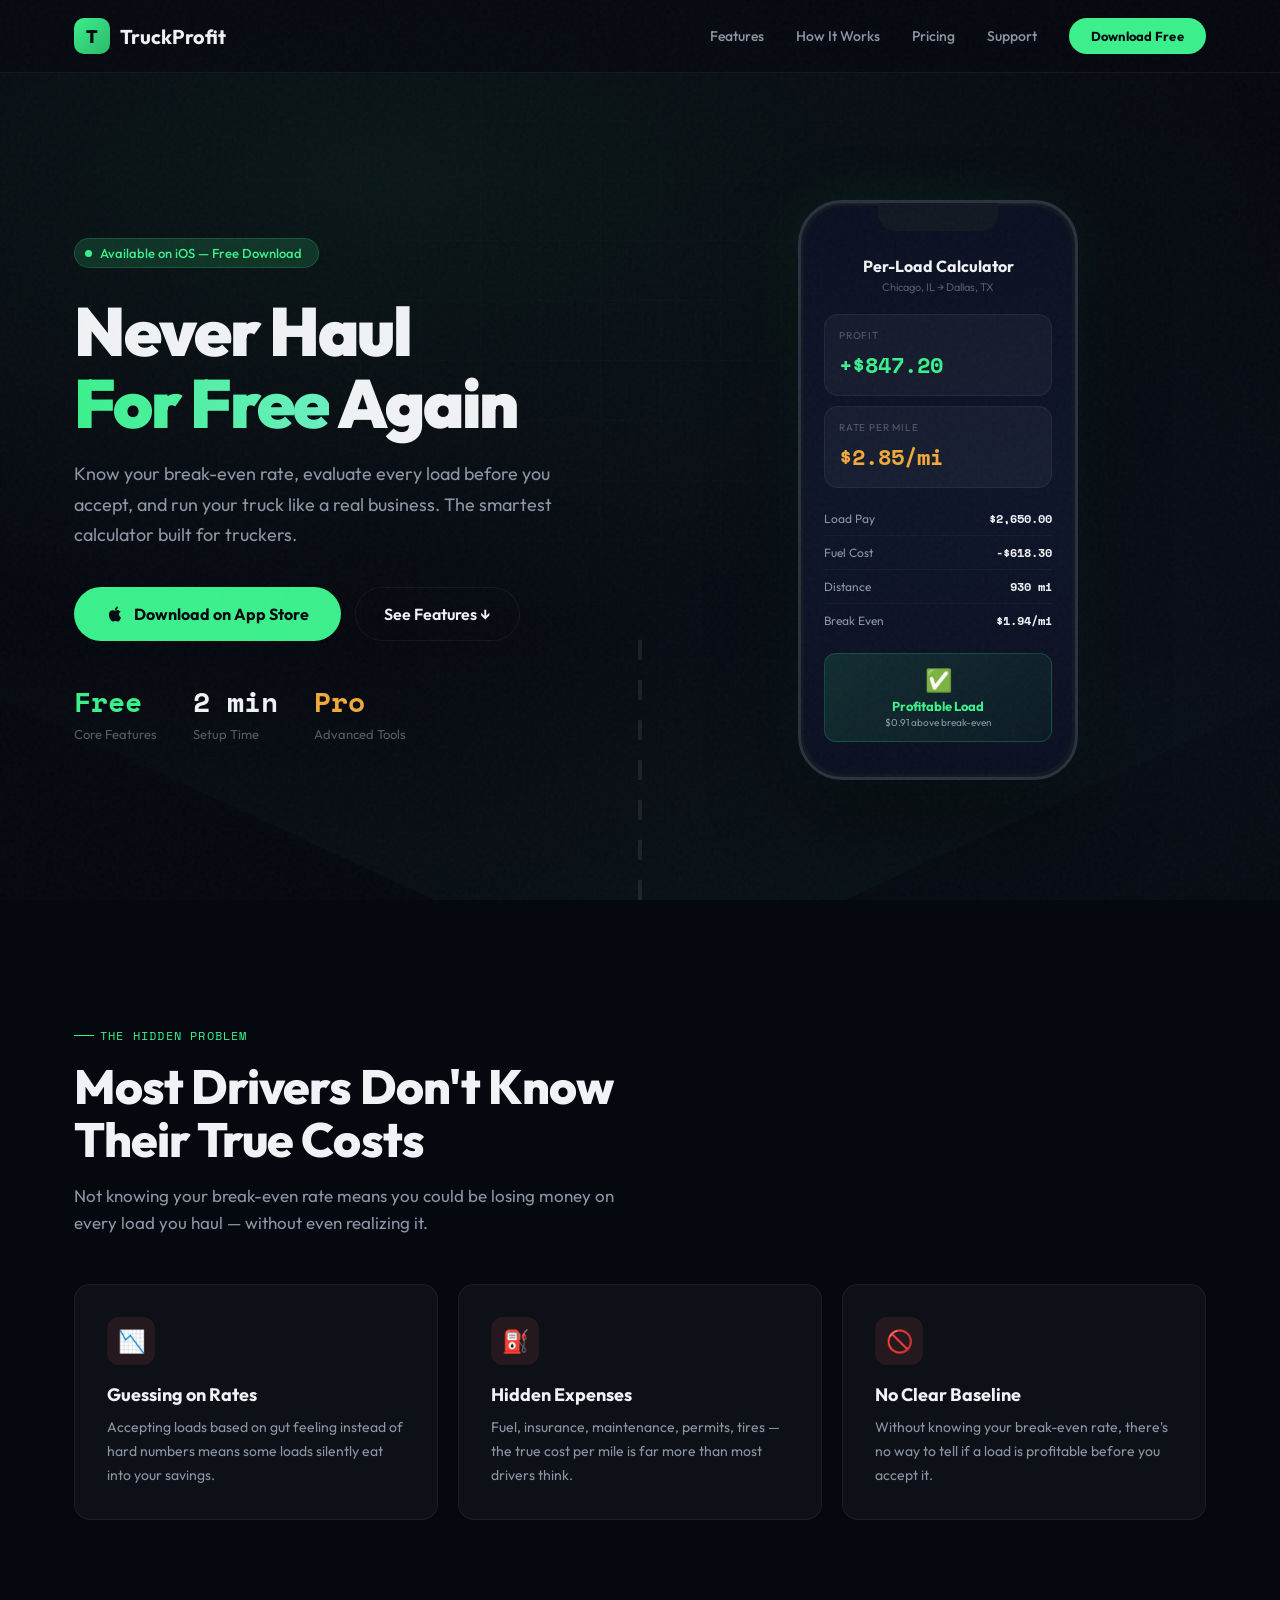
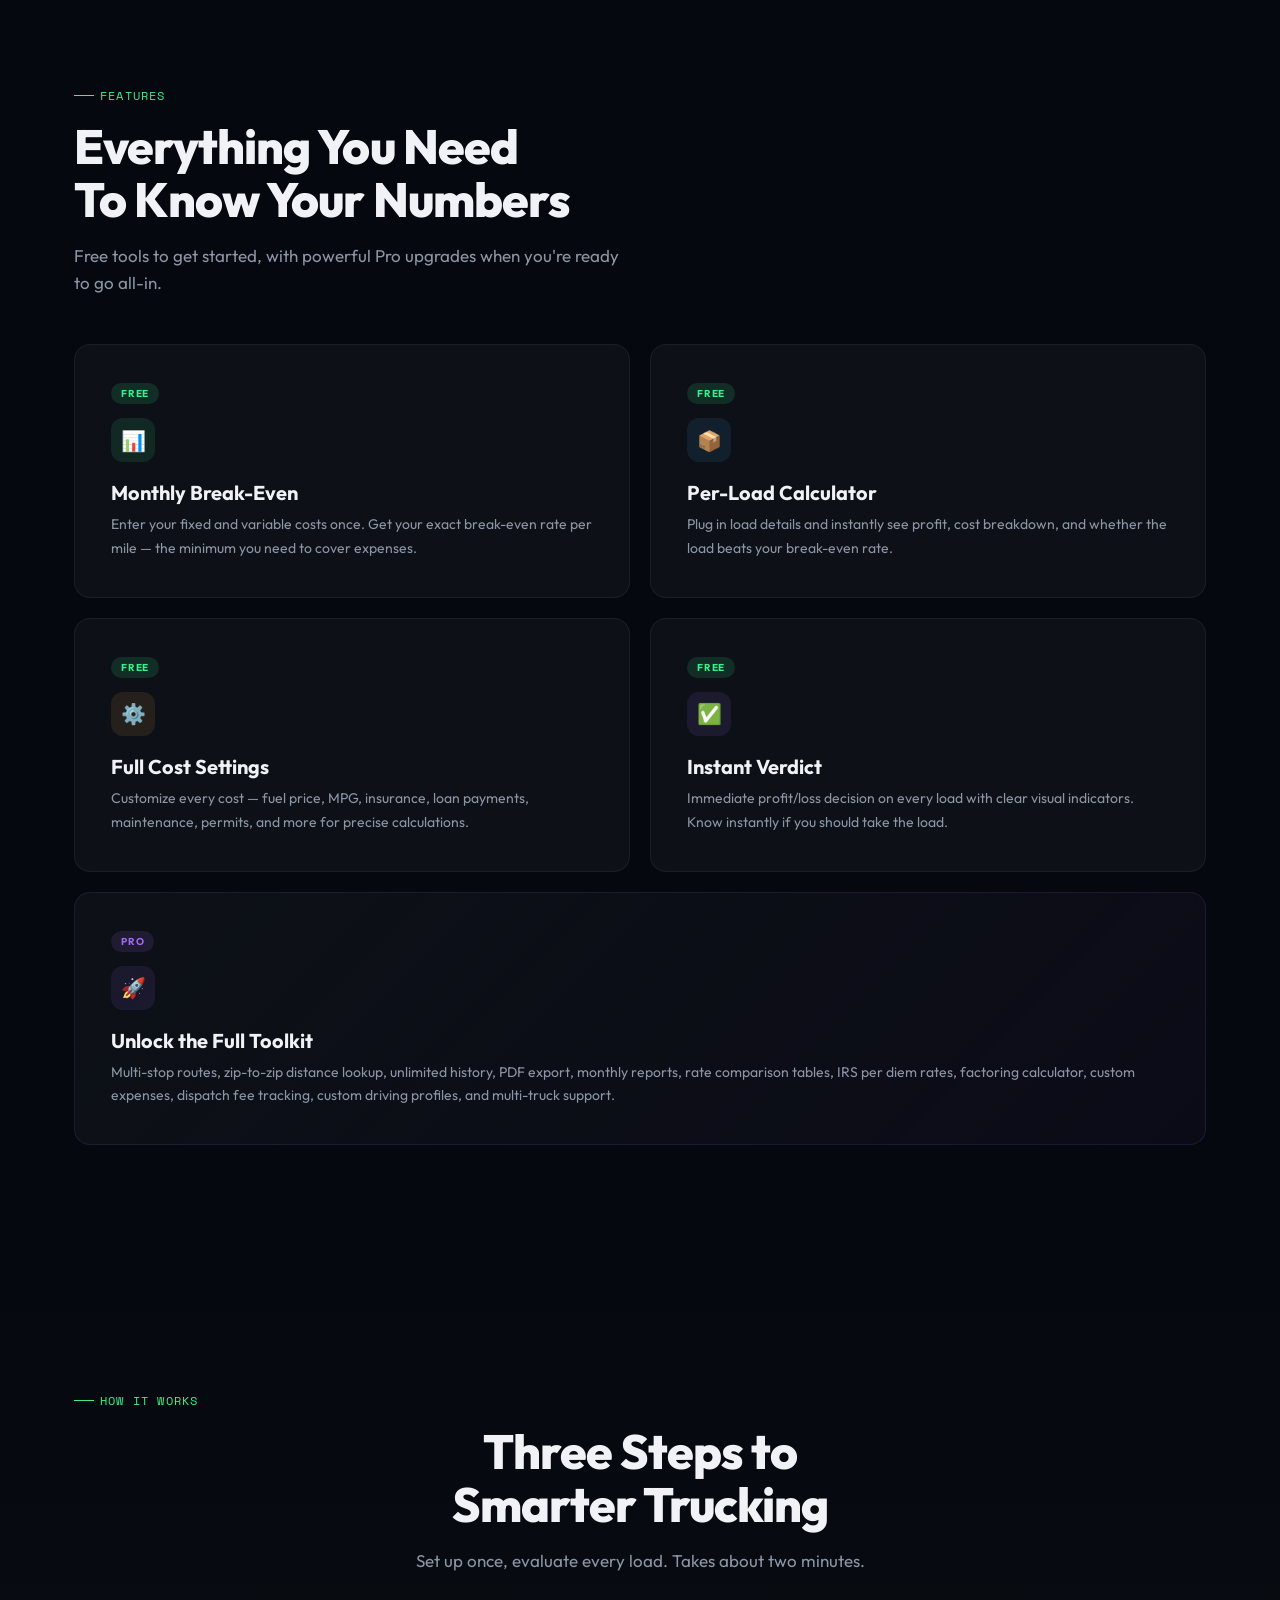
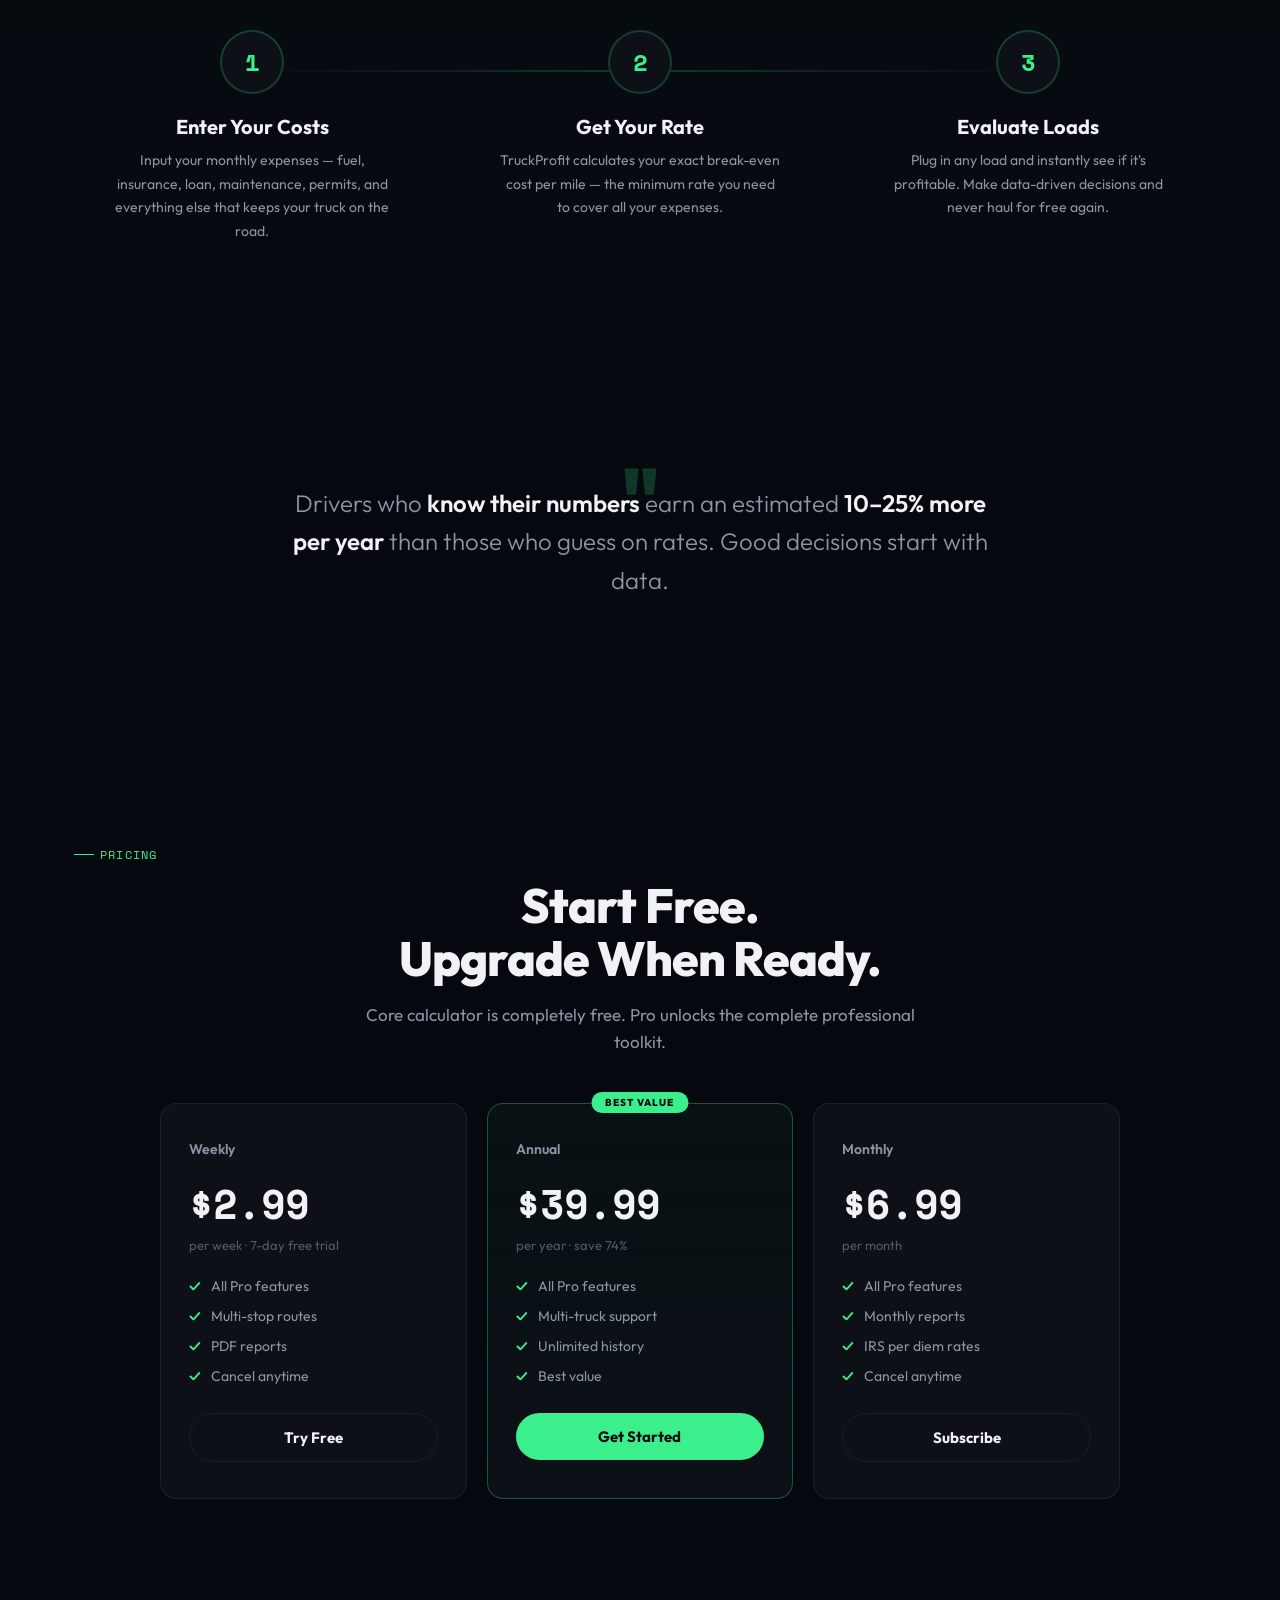
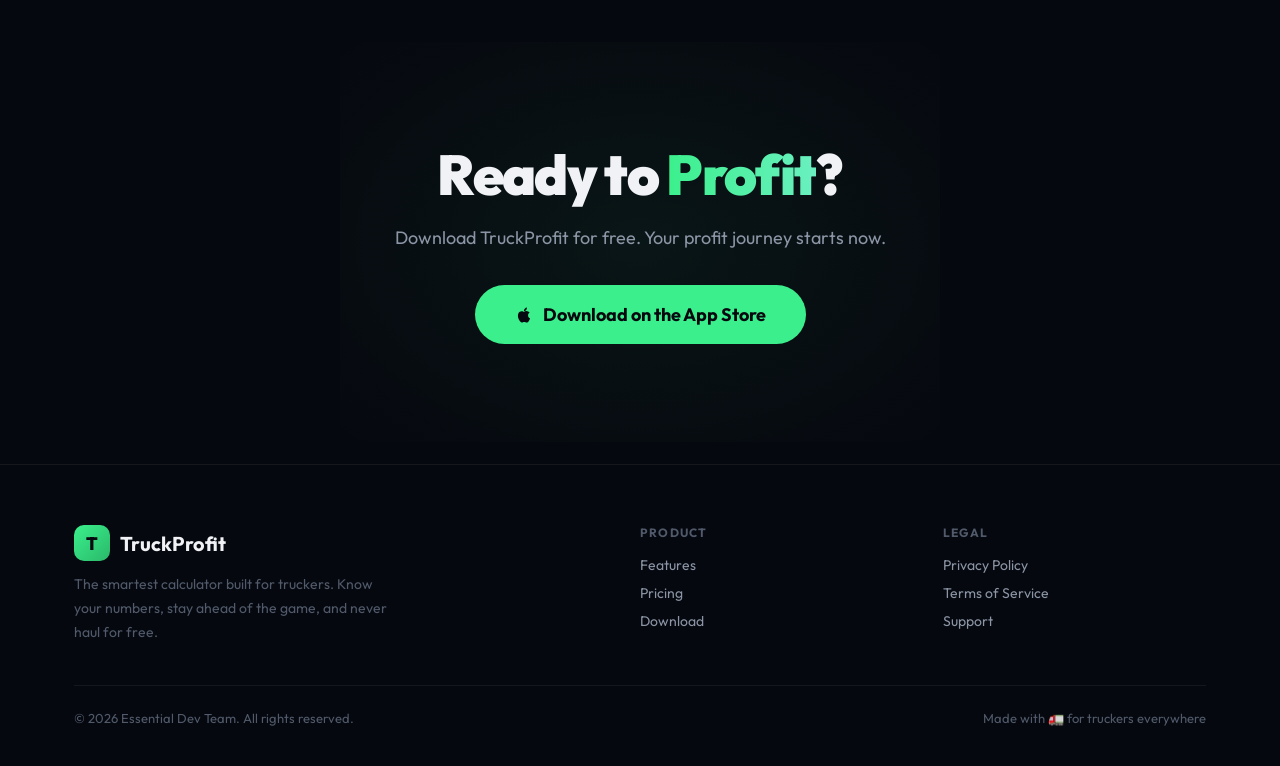
==== index.html @ c0280718 "Add files via upload" ====
<!DOCTYPE html>
<html lang="en">
<head>
    <meta charset="UTF-8">
    <meta name="viewport" content="width=device-width, initial-scale=1.0">
    <title>TruckProfit — The Smartest Calculator Built for Truckers</title>
    <meta name="description" content="Know your break-even rate, evaluate every load, and never haul for free. TruckProfit is the smartest calculator built for truckers.">
    <meta name="keywords" content="trucking calculator, break even calculator, trucking profit, per mile rate, trucking expenses, owner operator calculator">
    <link rel="preconnect" href="https://fonts.googleapis.com">
    <link rel="preconnect" href="https://fonts.gstatic.com" crossorigin>
    <link href="https://fonts.googleapis.com/css2?family=Outfit:wght@300;400;500;600;700;800;900&family=Space+Mono:wght@400;700&display=swap" rel="stylesheet">
    <link rel="stylesheet" href="style.css">
    <style>
        /* ─── Hero ─── */
        .hero {
            min-height: 100vh;
            display: flex;
            align-items: center;
            position: relative;
            padding-top: 80px;
            overflow: hidden;
        }
        .hero-bg {
            position: absolute; inset: 0;
            background:
                radial-gradient(ellipse 70% 50% at 30% 20%, rgba(59,240,140,0.06), transparent),
                radial-gradient(ellipse 50% 60% at 80% 70%, rgba(59,168,240,0.04), transparent);
        }
        .hero-road {
            position: absolute;
            bottom: 0; left: 50%;
            transform: translateX(-50%);
            width: 200%; height: 260px;
            background: linear-gradient(to top, rgba(59,240,140,0.03), transparent);
            clip-path: polygon(42% 100%, 58% 100%, 80% 0%, 20% 0%);
        }
        .hero-road::after {
            content: '';
            position: absolute;
            left: 50%; bottom: 0;
            transform: translateX(-50%);
            width: 4px; height: 100%;
            background: repeating-linear-gradient(to top, rgba(255,255,255,0.08) 0px, rgba(255,255,255,0.08) 20px, transparent 20px, transparent 40px);
        }
        .hero-grid {
            position: absolute; inset: 0;
            background-image:
                linear-gradient(rgba(255,255,255,0.015) 1px, transparent 1px),
                linear-gradient(90deg, rgba(255,255,255,0.015) 1px, transparent 1px);
            background-size: 60px 60px;
            mask-image: radial-gradient(ellipse 60% 60% at 50% 40%, black, transparent);
        }
        .hero .container {
            display: grid;
            grid-template-columns: 1fr 1fr;
            gap: 60px;
            align-items: center;
            position: relative;
            z-index: 2;
        }
        .hero-content { max-width: 540px; }
        .hero-badge {
            display: inline-flex;
            align-items: center;
            gap: 8px;
            background: var(--accent-glow);
            border: 1px solid rgba(59,240,140,0.2);
            border-radius: 50px;
            padding: 6px 16px 6px 10px;
            font-size: 13px;
            font-weight: 500;
            color: var(--accent);
            margin-bottom: 28px;
            animation: fadeInUp 0.8s ease both;
        }
        .hero-badge-dot {
            width: 7px; height: 7px;
            background: var(--accent);
            border-radius: 50%;
            animation: pulse 2s infinite;
        }
        .hero h1 {
            font-size: clamp(42px, 5.5vw, 68px);
            font-weight: 900;
            line-height: 1.05;
            letter-spacing: -0.03em;
            margin-bottom: 20px;
            animation: fadeInUp 0.8s 0.1s ease both;
        }
        .hero h1 .line-accent {
            background: linear-gradient(90deg, var(--accent), #6AF0C0);
            -webkit-background-clip: text;
            -webkit-text-fill-color: transparent;
            background-clip: text;
        }
        .hero-sub {
            font-size: 18px;
            line-height: 1.7;
            color: var(--text-secondary);
            margin-bottom: 36px;
            animation: fadeInUp 0.8s 0.2s ease both;
        }
        .hero-actions {
            display: flex; gap: 14px;
            animation: fadeInUp 0.8s 0.3s ease both;
        }
        .btn-primary {
            display: inline-flex;
            align-items: center; gap: 10px;
            background: var(--accent);
            color: var(--bg-deep);
            font-family: 'Outfit', sans-serif;
            font-size: 16px;
            font-weight: 700;
            padding: 16px 32px;
            border-radius: 50px;
            text-decoration: none;
            border: none; cursor: pointer;
            transition: transform 0.2s, box-shadow 0.3s;
        }
        .btn-primary:hover {
            transform: translateY(-2px);
            box-shadow: 0 8px 30px var(--accent-glow);
        }
        .btn-primary svg { width: 18px; height: 18px; }
        .btn-secondary {
            display: inline-flex;
            align-items: center; gap: 8px;
            background: transparent;
            color: var(--text-primary);
            font-family: 'Outfit', sans-serif;
            font-size: 16px;
            font-weight: 600;
            padding: 16px 28px;
            border-radius: 50px;
            text-decoration: none;
            border: 1px solid var(--border);
            transition: border-color 0.2s, background 0.2s;
        }
        .btn-secondary:hover {
            border-color: rgba(255,255,255,0.15);
            background: rgba(255,255,255,0.03);
        }
        .hero-stats {
            display: flex; gap: 36px;
            margin-top: 40px;
            animation: fadeInUp 0.8s 0.4s ease both;
        }
        .hero-stat-val {
            font-size: 28px;
            font-weight: 800;
            font-family: 'Space Mono', monospace;
        }
        .hero-stat-label {
            font-size: 13px;
            color: var(--text-dim);
            margin-top: 4px;
        }

        /* Phone Mockup */
        .hero-visual {
            display: flex;
            justify-content: center;
            animation: fadeInUp 1s 0.3s ease both;
        }
        .phone-mockup {
            width: 280px; height: 580px;
            background: #111820;
            border-radius: 44px;
            border: 3px solid #2A3040;
            position: relative;
            overflow: hidden;
            box-shadow: 0 40px 80px rgba(0,0,0,0.5), 0 0 60px rgba(59,240,140,0.08), inset 0 1px 0 rgba(255,255,255,0.05);
        }
        .phone-notch {
            position: absolute;
            top: 0; left: 50%;
            transform: translateX(-50%);
            width: 120px; height: 28px;
            background: #111820;
            border-radius: 0 0 18px 18px;
            z-index: 3;
        }
        .phone-screen {
            position: absolute; inset: 3px;
            border-radius: 40px;
            overflow: hidden;
            background: linear-gradient(180deg, #0A1020 0%, #0D1428 50%, #0A1020 100%);
            display: flex; flex-direction: column;
            padding: 50px 20px 20px;
        }
        .screen-header { text-align: center; margin-bottom: 20px; }
        .screen-header h3 { font-size: 16px; font-weight: 700; }
        .screen-header p { font-size: 11px; color: var(--text-dim); margin-top: 4px; }
        .screen-card {
            background: rgba(255,255,255,0.04);
            border: 1px solid rgba(255,255,255,0.06);
            border-radius: 14px;
            padding: 14px;
            margin-bottom: 10px;
        }
        .screen-card-label { font-size: 10px; color: var(--text-dim); text-transform: uppercase; letter-spacing: 0.08em; margin-bottom: 6px; }
        .screen-card-val { font-family: 'Space Mono', monospace; font-size: 22px; font-weight: 700; }
        .screen-card-val.green { color: var(--accent); }
        .screen-card-val.amber { color: var(--amber); }
        .screen-row {
            display: flex; justify-content: space-between; align-items: center;
            padding: 8px 0;
            border-bottom: 1px solid rgba(255,255,255,0.04);
            font-size: 12px;
        }
        .screen-row:last-child { border: none; }
        .screen-row-label { color: var(--text-secondary); }
        .screen-row-val { font-family: 'Space Mono', monospace; font-weight: 600; }
        .screen-verdict {
            margin-top: 12px;
            background: linear-gradient(135deg, rgba(59,240,140,0.12), rgba(59,240,140,0.04));
            border: 1px solid rgba(59,240,140,0.2);
            border-radius: 12px;
            padding: 12px;
            text-align: center;
        }
        .screen-verdict-icon { font-size: 22px; margin-bottom: 4px; }
        .screen-verdict-text { font-size: 13px; font-weight: 700; color: var(--accent); }
        .screen-verdict-sub { font-size: 10px; color: var(--text-secondary); margin-top: 2px; }

        /* Problem */
        .problem { padding: 120px 0 80px; }
        .problem-grid {
            display: grid;
            grid-template-columns: repeat(3, 1fr);
            gap: 20px;
            margin-top: 48px;
        }
        .problem-card {
            background: var(--bg-card);
            border: 1px solid var(--border);
            border-radius: var(--radius);
            padding: 32px;
            position: relative;
            overflow: hidden;
            transition: border-color 0.3s, transform 0.3s;
        }
        .problem-card:hover { border-color: rgba(240,90,90,0.2); transform: translateY(-4px); }
        .problem-card::before {
            content: '';
            position: absolute;
            top: 0; left: 0; right: 0;
            height: 3px;
            background: linear-gradient(90deg, var(--red), transparent);
            opacity: 0; transition: opacity 0.3s;
        }
        .problem-card:hover::before { opacity: 1; }
        .problem-icon {
            width: 48px; height: 48px;
            background: rgba(240,90,90,0.1);
            border-radius: 12px;
            display: flex; align-items: center; justify-content: center;
            font-size: 22px;
            margin-bottom: 18px;
        }
        .problem-card h3 { font-size: 18px; font-weight: 700; margin-bottom: 10px; }
        .problem-card p { font-size: 14px; line-height: 1.7; color: var(--text-secondary); }

        .section-tag {
            display: inline-flex;
            align-items: center; gap: 6px;
            font-family: 'Space Mono', monospace;
            font-size: 12px;
            letter-spacing: 0.1em;
            text-transform: uppercase;
            color: var(--accent);
            margin-bottom: 16px;
        }
        .section-tag::before { content: ''; width: 20px; height: 1px; background: var(--accent); }
        .section-title {
            font-size: clamp(32px, 4vw, 48px);
            font-weight: 800;
            letter-spacing: -0.02em;
            line-height: 1.1;
            margin-bottom: 16px;
        }
        .section-sub {
            font-size: 17px;
            color: var(--text-secondary);
            line-height: 1.6;
            max-width: 560px;
        }

        /* Features */
        .features { padding: 80px 0 120px; }
        .features-grid {
            display: grid;
            grid-template-columns: repeat(2, 1fr);
            gap: 20px;
            margin-top: 48px;
        }
        .feature-card {
            background: var(--bg-card);
            border: 1px solid var(--border);
            border-radius: var(--radius);
            padding: 36px;
            transition: border-color 0.3s, transform 0.3s;
            overflow: hidden;
        }
        .feature-card:hover { border-color: rgba(59,240,140,0.15); transform: translateY(-3px); }
        .feature-card.wide { grid-column: span 2; }
        .feature-icon {
            width: 44px; height: 44px;
            border-radius: 12px;
            display: flex; align-items: center; justify-content: center;
            font-size: 20px;
            margin-bottom: 18px;
        }
        .fi-green { background: rgba(59,240,140,0.1); }
        .fi-blue { background: rgba(59,168,240,0.1); }
        .fi-purple { background: rgba(160,106,240,0.1); }
        .fi-amber { background: rgba(240,168,59,0.1); }
        .feature-card h3 { font-size: 20px; font-weight: 700; margin-bottom: 8px; }
        .feature-card p { font-size: 14px; color: var(--text-secondary); line-height: 1.7; }
        .feature-tag {
            display: inline-block;
            font-size: 10px; font-weight: 700;
            letter-spacing: 0.08em;
            text-transform: uppercase;
            padding: 4px 10px;
            border-radius: 50px;
            margin-bottom: 14px;
        }
        .tag-free { background: rgba(59,240,140,0.12); color: var(--accent); }
        .tag-pro { background: rgba(160,106,240,0.12); color: var(--purple); }

        /* How It Works */
        .how {
            padding: 120px 0;
            background: linear-gradient(180deg, transparent, rgba(59,240,140,0.015), transparent);
        }
        .how .section-title, .how .section-sub, .how .section-tag { text-align: center; }
        .how .section-sub { margin: 0 auto; }
        .how-steps {
            display: grid;
            grid-template-columns: repeat(3, 1fr);
            gap: 32px;
            margin-top: 56px;
            position: relative;
        }
        .how-steps::before {
            content: '';
            position: absolute;
            top: 40px; left: 16%; right: 16%;
            height: 2px;
            background: linear-gradient(90deg, transparent, var(--accent), transparent);
            opacity: 0.2;
        }
        .how-step { text-align: center; position: relative; }
        .how-step-num {
            width: 64px; height: 64px;
            background: var(--bg-card);
            border: 2px solid rgba(59,240,140,0.2);
            border-radius: 50%;
            display: flex; align-items: center; justify-content: center;
            font-family: 'Space Mono', monospace;
            font-size: 24px; font-weight: 700;
            color: var(--accent);
            margin: 0 auto 20px;
            position: relative; z-index: 2;
        }
        .how-step h3 { font-size: 20px; font-weight: 700; margin-bottom: 10px; }
        .how-step p { font-size: 14px; color: var(--text-secondary); line-height: 1.7; max-width: 280px; margin: 0 auto; }

        /* Pricing */
        .pricing { padding: 120px 0; }
        .pricing .section-title, .pricing .section-sub, .pricing .section-tag { text-align: center; }
        .pricing .section-sub { margin: 0 auto; }
        .pricing-grid {
            display: grid;
            grid-template-columns: repeat(3, 1fr);
            gap: 20px;
            margin-top: 48px;
            max-width: 960px;
            margin-left: auto; margin-right: auto;
        }
        .price-card {
            background: var(--bg-card);
            border: 1px solid var(--border);
            border-radius: var(--radius);
            padding: 36px 28px;
            position: relative;
            transition: transform 0.3s, border-color 0.3s;
        }
        .price-card:hover { transform: translateY(-4px); }
        .price-card.featured {
            border-color: rgba(59,240,140,0.3);
            background: linear-gradient(180deg, rgba(59,240,140,0.04), var(--bg-card));
        }
        .price-card.featured::before {
            content: 'BEST VALUE';
            position: absolute;
            top: -12px; left: 50%;
            transform: translateX(-50%);
            background: var(--accent);
            color: var(--bg-deep);
            font-size: 10px; font-weight: 800;
            letter-spacing: 0.1em;
            padding: 4px 14px;
            border-radius: 50px;
        }
        .price-card-name { font-size: 14px; font-weight: 600; color: var(--text-secondary); margin-bottom: 16px; }
        .price-card-amount { font-family: 'Space Mono', monospace; font-size: 40px; font-weight: 700; margin-bottom: 4px; }
        .price-card-period { font-size: 13px; color: var(--text-dim); margin-bottom: 24px; }
        .price-card-features { list-style: none; display: flex; flex-direction: column; gap: 12px; }
        .price-card-features li { font-size: 14px; color: var(--text-secondary); display: flex; align-items: center; gap: 10px; }
        .price-card-features li::before { content: '✓'; color: var(--accent); font-weight: 700; }
        .price-btn {
            display: block; width: 100%; text-align: center;
            margin-top: 28px; padding: 14px;
            border-radius: 50px;
            font-family: 'Outfit', sans-serif;
            font-size: 15px; font-weight: 700;
            text-decoration: none;
            border: none; cursor: pointer;
            transition: all 0.2s;
        }
        .price-btn.primary { background: var(--accent); color: var(--bg-deep); }
        .price-btn.primary:hover { box-shadow: 0 6px 24px var(--accent-glow); }
        .price-btn.secondary { background: transparent; color: var(--text-primary); border: 1px solid var(--border); }
        .price-btn.secondary:hover { border-color: rgba(255,255,255,0.15); }

        /* Quote */
        .quote-section { padding: 80px 0; text-align: center; }
        .quote-block {
            max-width: 700px; margin: 0 auto;
            font-size: 24px; font-weight: 300; line-height: 1.6;
            color: var(--text-secondary);
            position: relative; padding: 40px 0;
        }
        .quote-block::before {
            content: '"';
            position: absolute;
            top: -10px; left: 50%;
            transform: translateX(-50%);
            font-size: 80px; font-weight: 900;
            color: var(--accent); opacity: 0.2;
        }
        .quote-block em { color: var(--text-primary); font-style: normal; font-weight: 600; }

        /* CTA */
        .cta { padding: 120px 0; text-align: center; position: relative; }
        .cta-glow {
            position: absolute;
            top: 50%; left: 50%;
            transform: translate(-50%, -50%);
            width: 600px; height: 400px;
            background: radial-gradient(ellipse, rgba(59,240,140,0.06), transparent);
            pointer-events: none;
        }
        .cta .container { position: relative; z-index: 2; }
        .cta h2 { font-size: clamp(36px, 4.5vw, 56px); font-weight: 900; letter-spacing: -0.03em; margin-bottom: 16px; }
        .cta p { font-size: 18px; color: var(--text-secondary); margin-bottom: 36px; }
        .cta .btn-primary { font-size: 18px; padding: 18px 40px; }

        @media (max-width: 900px) {
            .hero .container { grid-template-columns: 1fr; text-align: center; }
            .hero-content { max-width: 100%; }
            .hero-actions { justify-content: center; }
            .hero-stats { justify-content: center; }
            .hero-visual { margin-top: 40px; }
            .problem-grid { grid-template-columns: 1fr; }
            .features-grid { grid-template-columns: 1fr; }
            .feature-card.wide { grid-column: span 1; }
            .how-steps { grid-template-columns: 1fr; gap: 40px; }
            .how-steps::before { display: none; }
            .pricing-grid { grid-template-columns: 1fr; max-width: 380px; }
        }
        @media (max-width: 480px) {
            .hero h1 { font-size: 34px; }
            .hero-actions { flex-direction: column; align-items: center; }
            .phone-mockup { width: 240px; height: 500px; }
        }
    </style>
</head>
<body>

<!-- Navigation -->
<nav id="nav">
    <div class="container">
        <a href="index.html" class="nav-logo">
            <div class="nav-logo-icon">T</div>
            <span class="nav-logo-text">TruckProfit</span>
        </a>
        <div class="nav-links" id="navLinks">
            <a href="#features">Features</a>
            <a href="#how">How It Works</a>
            <a href="#pricing">Pricing</a>
            <a href="support.html">Support</a>
            <a href="#download" class="nav-cta">Download Free</a>
        </div>
        <button class="hamburger" id="hamburger" aria-label="Menu">
            <span></span><span></span><span></span>
        </button>
    </div>
</nav>

<!-- Hero -->
<section class="hero">
    <div class="hero-bg"></div>
    <div class="hero-road"></div>
    <div class="hero-grid"></div>
    <div class="container">
        <div class="hero-content">
            <div class="hero-badge">
                <span class="hero-badge-dot"></span>
                Available on iOS — Free Download
            </div>
            <h1>Never Haul<br><span class="line-accent">For Free</span> Again</h1>
            <p class="hero-sub">Know your break-even rate, evaluate every load before you accept, and run your truck like a real business. The smartest calculator built for truckers.</p>
            <div class="hero-actions">
                <a href="#download" class="btn-primary">
                    <svg viewBox="0 0 24 24" fill="currentColor"><path d="M18.71 19.5c-.83 1.24-1.71 2.45-3.05 2.47-1.34.03-1.77-.79-3.29-.79-1.53 0-2 .77-3.27.82-1.31.05-2.3-1.32-3.14-2.53C4.25 17 2.94 12.45 4.7 9.39c.87-1.52 2.43-2.48 4.12-2.51 1.28-.02 2.5.87 3.29.87.78 0 2.26-1.07 3.8-.91.65.03 2.47.26 3.64 1.98-.09.06-2.17 1.28-2.15 3.81.03 3.02 2.65 4.03 2.68 4.04-.03.07-.42 1.44-1.38 2.83M13 3.5c.73-.83 1.94-1.46 2.94-1.5.13 1.17-.34 2.35-1.04 3.19-.69.85-1.83 1.51-2.95 1.42-.15-1.15.41-2.35 1.05-3.11z"/></svg>
                    Download on App Store
                </a>
                <a href="#features" class="btn-secondary">See Features ↓</a>
            </div>
            <div class="hero-stats">
                <div>
                    <div class="hero-stat-val accent">Free</div>
                    <div class="hero-stat-label">Core Features</div>
                </div>
                <div>
                    <div class="hero-stat-val">2 min</div>
                    <div class="hero-stat-label">Setup Time</div>
                </div>
                <div>
                    <div class="hero-stat-val" style="color:var(--amber)">Pro</div>
                    <div class="hero-stat-label">Advanced Tools</div>
                </div>
            </div>
        </div>
        <div class="hero-visual">
            <div class="phone-mockup">
                <div class="phone-notch"></div>
                <div class="phone-screen">
                    <div class="screen-header">
                        <h3>Per-Load Calculator</h3>
                        <p>Chicago, IL → Dallas, TX</p>
                    </div>
                    <div class="screen-card">
                        <div class="screen-card-label">Profit</div>
                        <div class="screen-card-val green">+$847.20</div>
                    </div>
                    <div class="screen-card">
                        <div class="screen-card-label">Rate Per Mile</div>
                        <div class="screen-card-val amber">$2.85/mi</div>
                    </div>
                    <div style="padding:4px 0">
                        <div class="screen-row"><span class="screen-row-label">Load Pay</span><span class="screen-row-val">$2,650.00</span></div>
                        <div class="screen-row"><span class="screen-row-label">Fuel Cost</span><span class="screen-row-val">-$618.30</span></div>
                        <div class="screen-row"><span class="screen-row-label">Distance</span><span class="screen-row-val">930 mi</span></div>
                        <div class="screen-row"><span class="screen-row-label">Break Even</span><span class="screen-row-val">$1.94/mi</span></div>
                    </div>
                    <div class="screen-verdict">
                        <div class="screen-verdict-icon">✅</div>
                        <div class="screen-verdict-text">Profitable Load</div>
                        <div class="screen-verdict-sub">$0.91 above break-even</div>
                    </div>
                </div>
            </div>
        </div>
    </div>
</section>

<!-- Problem -->
<section class="problem">
    <div class="container">
        <div class="reveal">
            <span class="section-tag">The Hidden Problem</span>
            <h2 class="section-title">Most Drivers Don't Know<br>Their True Costs</h2>
            <p class="section-sub">Not knowing your break-even rate means you could be losing money on every load you haul — without even realizing it.</p>
        </div>
        <div class="problem-grid reveal">
            <div class="problem-card">
                <div class="problem-icon">📉</div>
                <h3>Guessing on Rates</h3>
                <p>Accepting loads based on gut feeling instead of hard numbers means some loads silently eat into your savings.</p>
            </div>
            <div class="problem-card">
                <div class="problem-icon">⛽</div>
                <h3>Hidden Expenses</h3>
                <p>Fuel, insurance, maintenance, permits, tires — the true cost per mile is far more than most drivers think.</p>
            </div>
            <div class="problem-card">
                <div class="problem-icon">🚫</div>
                <h3>No Clear Baseline</h3>
                <p>Without knowing your break-even rate, there's no way to tell if a load is profitable before you accept it.</p>
            </div>
        </div>
    </div>
</section>

<!-- Features -->
<section class="features" id="features">
    <div class="container">
        <div class="reveal">
            <span class="section-tag">Features</span>
            <h2 class="section-title">Everything You Need<br>To Know Your Numbers</h2>
            <p class="section-sub">Free tools to get started, with powerful Pro upgrades when you're ready to go all-in.</p>
        </div>
        <div class="features-grid reveal">
            <div class="feature-card">
                <span class="feature-tag tag-free">Free</span>
                <div class="feature-icon fi-green">📊</div>
                <h3>Monthly Break-Even</h3>
                <p>Enter your fixed and variable costs once. Get your exact break-even rate per mile — the minimum you need to cover expenses.</p>
            </div>
            <div class="feature-card">
                <span class="feature-tag tag-free">Free</span>
                <div class="feature-icon fi-blue">📦</div>
                <h3>Per-Load Calculator</h3>
                <p>Plug in load details and instantly see profit, cost breakdown, and whether the load beats your break-even rate.</p>
            </div>
            <div class="feature-card">
                <span class="feature-tag tag-free">Free</span>
                <div class="feature-icon fi-amber">⚙️</div>
                <h3>Full Cost Settings</h3>
                <p>Customize every cost — fuel price, MPG, insurance, loan payments, maintenance, permits, and more for precise calculations.</p>
            </div>
            <div class="feature-card">
                <span class="feature-tag tag-free">Free</span>
                <div class="feature-icon fi-purple">✅</div>
                <h3>Instant Verdict</h3>
                <p>Immediate profit/loss decision on every load with clear visual indicators. Know instantly if you should take the load.</p>
            </div>
            <div class="feature-card wide" style="background:linear-gradient(135deg,var(--bg-card),rgba(160,106,240,0.04));border-color:rgba(160,106,240,0.12);">
                <span class="feature-tag tag-pro">Pro</span>
                <div class="feature-icon fi-purple">🚀</div>
                <h3>Unlock the Full Toolkit</h3>
                <p>Multi-stop routes, zip-to-zip distance lookup, unlimited history, PDF export, monthly reports, rate comparison tables, IRS per diem rates, factoring calculator, custom expenses, dispatch fee tracking, custom driving profiles, and multi-truck support.</p>
            </div>
        </div>
    </div>
</section>

<!-- How It Works -->
<section class="how" id="how">
    <div class="container">
        <div class="reveal">
            <span class="section-tag">How It Works</span>
            <h2 class="section-title">Three Steps to<br>Smarter Trucking</h2>
            <p class="section-sub">Set up once, evaluate every load. Takes about two minutes.</p>
        </div>
        <div class="how-steps reveal">
            <div class="how-step">
                <div class="how-step-num">1</div>
                <h3>Enter Your Costs</h3>
                <p>Input your monthly expenses — fuel, insurance, loan, maintenance, permits, and everything else that keeps your truck on the road.</p>
            </div>
            <div class="how-step">
                <div class="how-step-num">2</div>
                <h3>Get Your Rate</h3>
                <p>TruckProfit calculates your exact break-even cost per mile — the minimum rate you need to cover all your expenses.</p>
            </div>
            <div class="how-step">
                <div class="how-step-num">3</div>
                <h3>Evaluate Loads</h3>
                <p>Plug in any load and instantly see if it's profitable. Make data-driven decisions and never haul for free again.</p>
            </div>
        </div>
    </div>
</section>

<!-- Quote -->
<section class="quote-section">
    <div class="container reveal">
        <div class="quote-block">
            Drivers who <em>know their numbers</em> earn an estimated <em class="accent">10–25% more per year</em> than those who guess on rates. Good decisions start with data.
        </div>
    </div>
</section>

<!-- Pricing -->
<section class="pricing" id="pricing">
    <div class="container">
        <div class="reveal">
            <span class="section-tag">Pricing</span>
            <h2 class="section-title">Start Free.<br>Upgrade When Ready.</h2>
            <p class="section-sub">Core calculator is completely free. Pro unlocks the complete professional toolkit.</p>
        </div>
        <div class="pricing-grid reveal">
            <div class="price-card">
                <div class="price-card-name">Weekly</div>
                <div class="price-card-amount">$2.99</div>
                <div class="price-card-period">per week · 7-day free trial</div>
                <ul class="price-card-features">
                    <li>All Pro features</li>
                    <li>Multi-stop routes</li>
                    <li>PDF reports</li>
                    <li>Cancel anytime</li>
                </ul>
                <a href="#download" class="price-btn secondary">Try Free</a>
            </div>
            <div class="price-card featured">
                <div class="price-card-name">Annual</div>
                <div class="price-card-amount">$39.99</div>
                <div class="price-card-period">per year · save 74%</div>
                <ul class="price-card-features">
                    <li>All Pro features</li>
                    <li>Multi-truck support</li>
                    <li>Unlimited history</li>
                    <li>Best value</li>
                </ul>
                <a href="#download" class="price-btn primary">Get Started</a>
            </div>
            <div class="price-card">
                <div class="price-card-name">Monthly</div>
                <div class="price-card-amount">$6.99</div>
                <div class="price-card-period">per month</div>
                <ul class="price-card-features">
                    <li>All Pro features</li>
                    <li>Monthly reports</li>
                    <li>IRS per diem rates</li>
                    <li>Cancel anytime</li>
                </ul>
                <a href="#download" class="price-btn secondary">Subscribe</a>
            </div>
        </div>
    </div>
</section>

<!-- CTA -->
<section class="cta" id="download">
    <div class="cta-glow"></div>
    <div class="container reveal">
        <h2>Ready to <span class="line-accent" style="background:linear-gradient(90deg,var(--accent),#6AF0C0);-webkit-background-clip:text;-webkit-text-fill-color:transparent;background-clip:text;">Profit</span>?</h2>
        <p>Download TruckProfit for free. Your profit journey starts now.</p>
        <a href="https://apps.apple.com" class="btn-primary" target="_blank" rel="noopener">
            <svg viewBox="0 0 24 24" fill="currentColor" width="20" height="20"><path d="M18.71 19.5c-.83 1.24-1.71 2.45-3.05 2.47-1.34.03-1.77-.79-3.29-.79-1.53 0-2 .77-3.27.82-1.31.05-2.3-1.32-3.14-2.53C4.25 17 2.94 12.45 4.7 9.39c.87-1.52 2.43-2.48 4.12-2.51 1.28-.02 2.5.87 3.29.87.78 0 2.26-1.07 3.8-.91.65.03 2.47.26 3.64 1.98-.09.06-2.17 1.28-2.15 3.81.03 3.02 2.65 4.03 2.68 4.04-.03.07-.42 1.44-1.38 2.83M13 3.5c.73-.83 1.94-1.46 2.94-1.5.13 1.17-.34 2.35-1.04 3.19-.69.85-1.83 1.51-2.95 1.42-.15-1.15.41-2.35 1.05-3.11z"/></svg>
            Download on the App Store
        </a>
    </div>
</section>

<!-- Footer -->
<footer>
    <div class="container">
        <div class="footer-grid">
            <div class="footer-brand">
                <a href="index.html" class="nav-logo">
                    <div class="nav-logo-icon">T</div>
                    <span class="nav-logo-text">TruckProfit</span>
                </a>
                <p>The smartest calculator built for truckers. Know your numbers, stay ahead of the game, and never haul for free.</p>
            </div>
            <div class="footer-col">
                <h4>Product</h4>
                <a href="#features">Features</a>
                <a href="#pricing">Pricing</a>
                <a href="#download">Download</a>
            </div>
            <div class="footer-col">
                <h4>Legal</h4>
                <a href="privacy.html">Privacy Policy</a>
                <a href="terms.html">Terms of Service</a>
                <a href="support.html">Support</a>
            </div>
        </div>
        <div class="footer-bottom">
            <span>&copy; 2026 Essential Dev Team. All rights reserved.</span>
            <span>Made with 🚛 for truckers everywhere</span>
        </div>
    </div>
</footer>

<script>
    const nav = document.getElementById('nav');
    window.addEventListener('scroll', () => nav.classList.toggle('scrolled', window.scrollY > 40));
    const hamburger = document.getElementById('hamburger');
    const navLinks = document.getElementById('navLinks');
    hamburger.addEventListener('click', () => navLinks.classList.toggle('open'));
    navLinks.querySelectorAll('a').forEach(a => a.addEventListener('click', () => navLinks.classList.remove('open')));
    const observer = new IntersectionObserver((entries) => {
        entries.forEach(e => { if (e.isIntersecting) e.target.classList.add('visible'); });
    }, { threshold: 0.15, rootMargin: '0px 0px -40px 0px' });
    document.querySelectorAll('.reveal').forEach(el => observer.observe(el));
</script>

</body>
</html>
---- style.css ----
:root {
    --bg-deep: #06080F;
    --bg-card: #0D1117;
    --bg-card-hover: #151B25;
    --surface: #1A2130;
    --border: rgba(255,255,255,0.06);
    --text-primary: #F0F2F5;
    --text-secondary: #8B95A5;
    --text-dim: #505A6A;
    --accent: #3BF08C;
    --accent-glow: rgba(59,240,140,0.15);
    --accent-dim: #2AB86A;
    --amber: #F0A83B;
    --red: #F05A5A;
    --blue: #3BA8F0;
    --purple: #A06AF0;
    --radius: 16px;
    --radius-sm: 10px;
}

* { margin: 0; padding: 0; box-sizing: border-box; }
html { scroll-behavior: smooth; }

body {
    font-family: 'Outfit', sans-serif;
    background: var(--bg-deep);
    color: var(--text-primary);
    overflow-x: hidden;
    -webkit-font-smoothing: antialiased;
}

::-webkit-scrollbar { width: 6px; }
::-webkit-scrollbar-track { background: var(--bg-deep); }
::-webkit-scrollbar-thumb { background: var(--surface); border-radius: 3px; }

.container { max-width: 1180px; margin: 0 auto; padding: 0 24px; }
.mono { font-family: 'Space Mono', monospace; }
.accent { color: var(--accent); }

body::before {
    content: '';
    position: fixed; inset: 0;
    background-image: url("data:image/svg+xml,%3Csvg viewBox='0 0 256 256' xmlns='http://www.w3.org/2000/svg'%3E%3Cfilter id='n'%3E%3CfeTurbulence type='fractalNoise' baseFrequency='0.9' numOctaves='4' stitchTiles='stitch'/%3E%3C/filter%3E%3Crect width='100%25' height='100%25' filter='url(%23n)' opacity='0.03'/%3E%3C/svg%3E");
    pointer-events: none;
    z-index: 9999;
}

/* ─── Navigation ─── */
nav {
    position: fixed; top: 0; left: 0; right: 0;
    z-index: 100;
    padding: 18px 0;
    background: rgba(6,8,15,0.7);
    backdrop-filter: blur(20px);
    border-bottom: 1px solid var(--border);
    transition: all 0.3s;
}
nav.scrolled { padding: 12px 0; background: rgba(6,8,15,0.92); }
nav .container { display: flex; align-items: center; justify-content: space-between; }
.nav-logo { display: flex; align-items: center; gap: 10px; text-decoration: none; }
.nav-logo-icon {
    width: 36px; height: 36px;
    background: linear-gradient(135deg, var(--accent), var(--accent-dim));
    border-radius: 10px;
    display: flex; align-items: center; justify-content: center;
    font-size: 18px; font-weight: 800;
    color: var(--bg-deep);
}
.nav-logo-text { font-size: 20px; font-weight: 700; color: var(--text-primary); }
.nav-links { display: flex; gap: 32px; align-items: center; }
.nav-links a {
    color: var(--text-secondary);
    text-decoration: none;
    font-size: 14px;
    font-weight: 500;
    transition: color 0.2s;
}
.nav-links a:hover { color: var(--text-primary); }
.nav-cta {
    background: var(--accent) !important;
    color: var(--bg-deep) !important;
    padding: 10px 22px;
    border-radius: 50px;
    font-weight: 700 !important;
    font-size: 13px !important;
    letter-spacing: 0.02em;
    transition: transform 0.2s, box-shadow 0.2s !important;
}
.nav-cta:hover {
    transform: translateY(-1px) !important;
    box-shadow: 0 4px 20px var(--accent-glow) !important;
}
.hamburger {
    display: none;
    flex-direction: column;
    gap: 5px;
    cursor: pointer;
    background: none;
    border: none;
    padding: 4px;
}
.hamburger span {
    display: block;
    width: 22px; height: 2px;
    background: var(--text-primary);
    border-radius: 2px;
    transition: all 0.3s;
}

/* ─── Footer ─── */
footer {
    padding: 60px 0 40px;
    border-top: 1px solid var(--border);
}
.footer-grid {
    display: grid;
    grid-template-columns: 2fr 1fr 1fr;
    gap: 40px;
    margin-bottom: 40px;
}
.footer-brand p {
    font-size: 14px;
    color: var(--text-dim);
    line-height: 1.7;
    margin-top: 12px;
    max-width: 320px;
}
.footer-col h4 {
    font-size: 12px;
    font-weight: 700;
    letter-spacing: 0.1em;
    text-transform: uppercase;
    color: var(--text-dim);
    margin-bottom: 16px;
}
.footer-col a {
    display: block;
    font-size: 14px;
    color: var(--text-secondary);
    text-decoration: none;
    margin-bottom: 10px;
    transition: color 0.2s;
}
.footer-col a:hover { color: var(--text-primary); }
.footer-bottom {
    display: flex;
    justify-content: space-between;
    align-items: center;
    padding-top: 24px;
    border-top: 1px solid var(--border);
    font-size: 13px;
    color: var(--text-dim);
}
.footer-bottom a { color: var(--text-dim); text-decoration: none; }
.footer-bottom a:hover { color: var(--text-secondary); }

/* ─── Legal / Content Pages ─── */
.page-hero {
    padding: 140px 0 60px;
    position: relative;
    overflow: hidden;
}
.page-hero-bg {
    position: absolute; inset: 0;
    background:
        radial-gradient(ellipse 60% 50% at 30% 30%, rgba(59,240,140,0.05), transparent),
        radial-gradient(ellipse 40% 50% at 80% 60%, rgba(59,168,240,0.03), transparent);
}
.page-hero .container { position: relative; z-index: 2; }
.page-hero .section-tag {
    display: inline-flex;
    align-items: center;
    gap: 6px;
    font-family: 'Space Mono', monospace;
    font-size: 12px;
    letter-spacing: 0.1em;
    text-transform: uppercase;
    color: var(--accent);
    margin-bottom: 16px;
}
.page-hero .section-tag::before {
    content: '';
    width: 20px; height: 1px;
    background: var(--accent);
}
.page-hero h1 {
    font-size: clamp(36px, 4.5vw, 56px);
    font-weight: 900;
    letter-spacing: -0.03em;
    line-height: 1.1;
    margin-bottom: 12px;
}
.page-hero p {
    font-size: 17px;
    color: var(--text-secondary);
    line-height: 1.6;
}

.legal-content {
    padding: 0 0 100px;
}
.legal-content .container {
    max-width: 800px;
}
.legal-content h2 {
    font-size: 22px;
    font-weight: 700;
    margin: 48px 0 16px;
    color: var(--text-primary);
    padding-bottom: 10px;
    border-bottom: 1px solid var(--border);
}
.legal-content h2:first-of-type {
    margin-top: 0;
}
.legal-content h3 {
    font-size: 17px;
    font-weight: 600;
    margin: 28px 0 10px;
    color: var(--text-primary);
}
.legal-content p {
    font-size: 15px;
    line-height: 1.8;
    color: var(--text-secondary);
    margin-bottom: 14px;
}
.legal-content ul, .legal-content ol {
    padding-left: 24px;
    margin-bottom: 14px;
}
.legal-content li {
    font-size: 15px;
    line-height: 1.8;
    color: var(--text-secondary);
    margin-bottom: 6px;
}
.legal-content strong {
    color: var(--text-primary);
    font-weight: 600;
}
.legal-content a {
    color: var(--accent);
    text-decoration: none;
    transition: opacity 0.2s;
}
.legal-content a:hover { opacity: 0.8; }
.legal-date {
    font-family: 'Space Mono', monospace;
    font-size: 13px;
    color: var(--text-dim);
    margin-top: 8px;
}

/* ─── Support Page ─── */
.support-grid {
    display: grid;
    grid-template-columns: repeat(2, 1fr);
    gap: 20px;
    margin-top: 48px;
}
.support-card {
    background: var(--bg-card);
    border: 1px solid var(--border);
    border-radius: var(--radius);
    padding: 36px;
    transition: border-color 0.3s, transform 0.3s;
}
.support-card:hover {
    border-color: rgba(59,240,140,0.15);
    transform: translateY(-3px);
}
.support-card-icon {
    width: 52px; height: 52px;
    border-radius: 14px;
    display: flex; align-items: center; justify-content: center;
    font-size: 24px;
    margin-bottom: 18px;
}
.sci-green { background: rgba(59,240,140,0.1); }
.sci-blue { background: rgba(59,168,240,0.1); }
.sci-purple { background: rgba(160,106,240,0.1); }
.sci-amber { background: rgba(240,168,59,0.1); }
.support-card h3 {
    font-size: 20px;
    font-weight: 700;
    margin-bottom: 10px;
}
.support-card p {
    font-size: 14px;
    color: var(--text-secondary);
    line-height: 1.7;
    margin-bottom: 18px;
}
.support-card a.card-link {
    color: var(--accent);
    font-size: 14px;
    font-weight: 600;
    text-decoration: none;
    display: inline-flex;
    align-items: center;
    gap: 6px;
    transition: gap 0.2s;
}
.support-card a.card-link:hover { gap: 10px; }

.faq-section { padding: 80px 0 120px; }
.faq-section h2 {
    font-size: clamp(28px, 3vw, 40px);
    font-weight: 800;
    text-align: center;
    margin-bottom: 40px;
}
.faq-item {
    background: var(--bg-card);
    border: 1px solid var(--border);
    border-radius: var(--radius-sm);
    margin-bottom: 12px;
    overflow: hidden;
    max-width: 800px;
    margin-left: auto;
    margin-right: auto;
}
.faq-item summary {
    padding: 20px 24px;
    font-size: 16px;
    font-weight: 600;
    cursor: pointer;
    list-style: none;
    display: flex;
    justify-content: space-between;
    align-items: center;
    transition: color 0.2s;
}
.faq-item summary::-webkit-details-marker { display: none; }
.faq-item summary::after {
    content: '+';
    font-size: 20px;
    font-weight: 300;
    color: var(--text-dim);
    transition: transform 0.3s;
}
.faq-item[open] summary::after {
    transform: rotate(45deg);
    color: var(--accent);
}
.faq-item summary:hover { color: var(--accent); }
.faq-answer {
    padding: 0 24px 20px;
    font-size: 15px;
    line-height: 1.7;
    color: var(--text-secondary);
}

/* ─── Animations ─── */
@keyframes fadeInUp {
    from { opacity: 0; transform: translateY(24px); }
    to { opacity: 1; transform: translateY(0); }
}
@keyframes pulse {
    0%, 100% { opacity: 1; }
    50% { opacity: 0.4; }
}
.reveal {
    opacity: 0;
    transform: translateY(30px);
    transition: opacity 0.7s ease, transform 0.7s ease;
}
.reveal.visible {
    opacity: 1;
    transform: translateY(0);
}
.fade-in { animation: fadeInUp 0.8s ease both; }

/* ─── Responsive ─── */
@media (max-width: 900px) {
    .support-grid { grid-template-columns: 1fr; }
    .footer-grid { grid-template-columns: 1fr; }
    .nav-links { display: none; }
    .hamburger { display: flex; }
    .nav-links.open {
        display: flex;
        flex-direction: column;
        position: absolute;
        top: 100%; left: 0; right: 0;
        background: rgba(6,8,15,0.97);
        backdrop-filter: blur(20px);
        padding: 24px;
        border-bottom: 1px solid var(--border);
        gap: 16px;
    }
}
@media (max-width: 480px) {
    .page-hero h1 { font-size: 32px; }
}
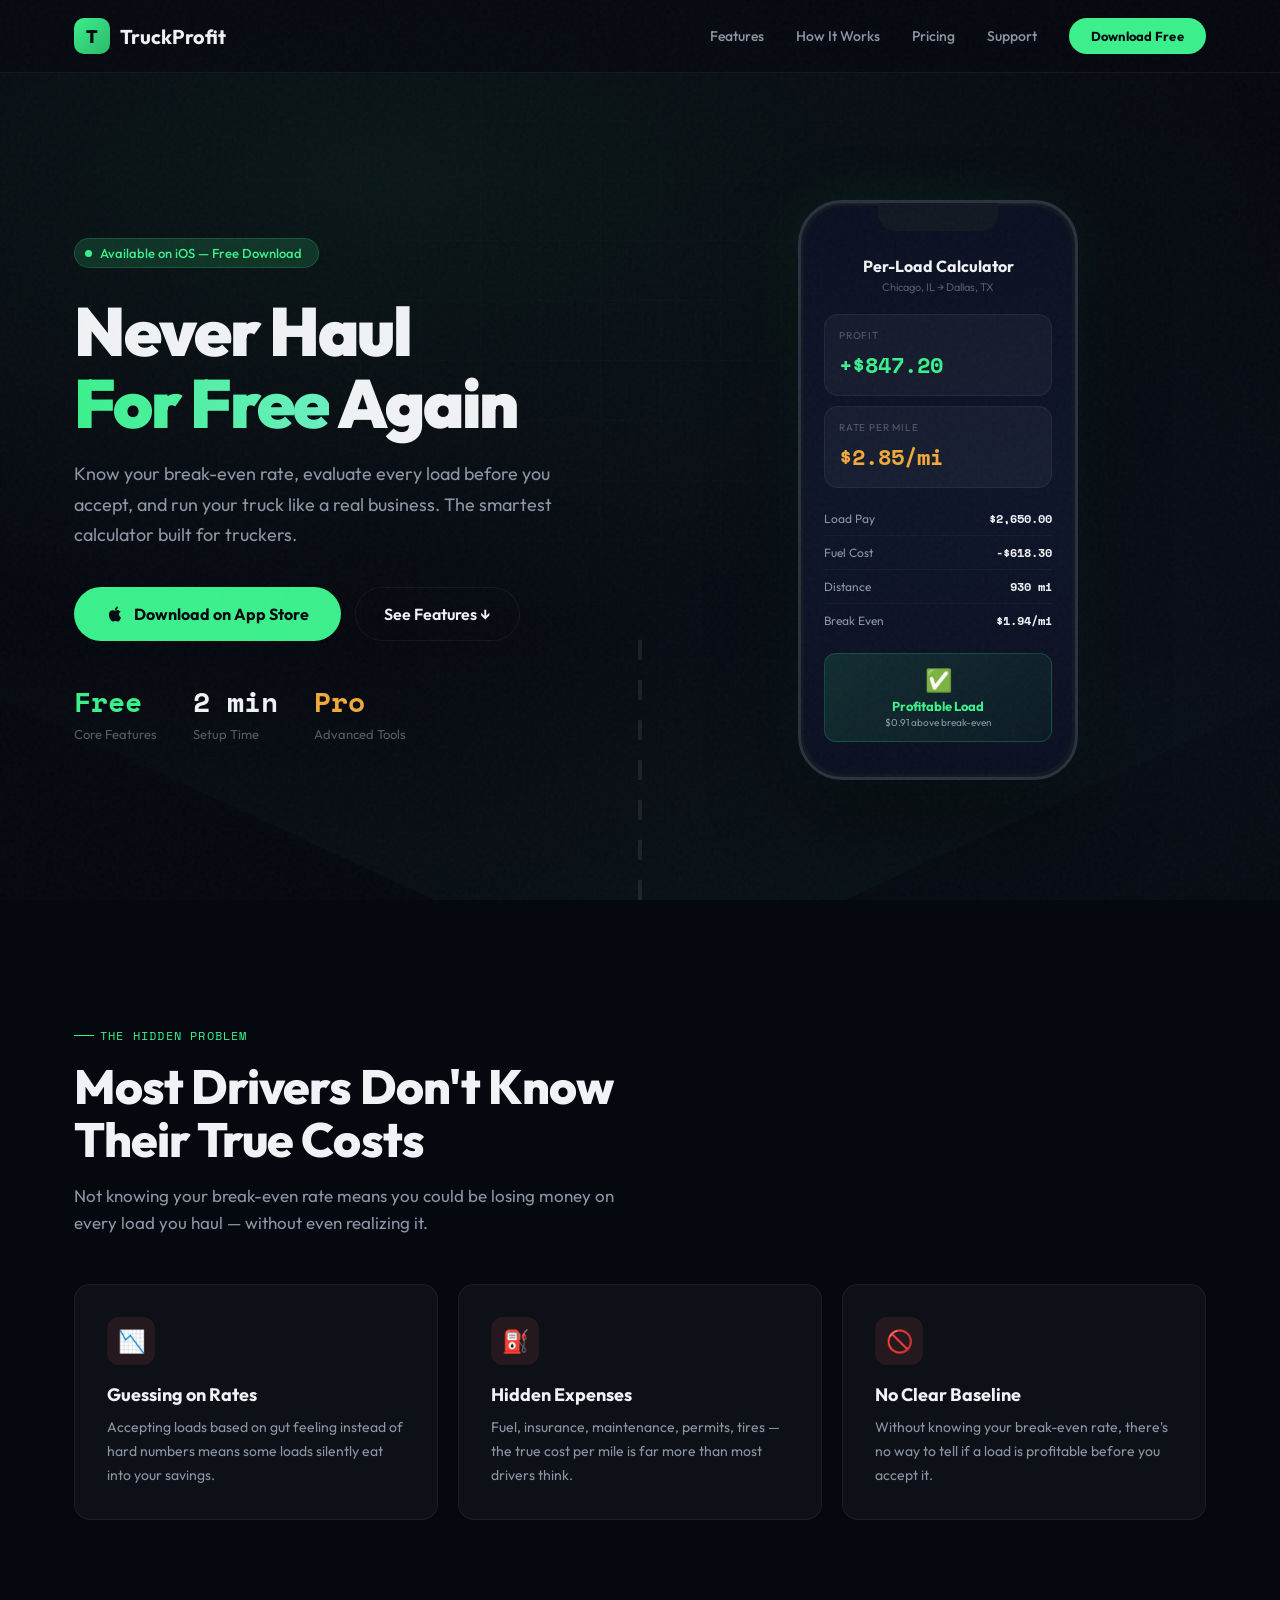
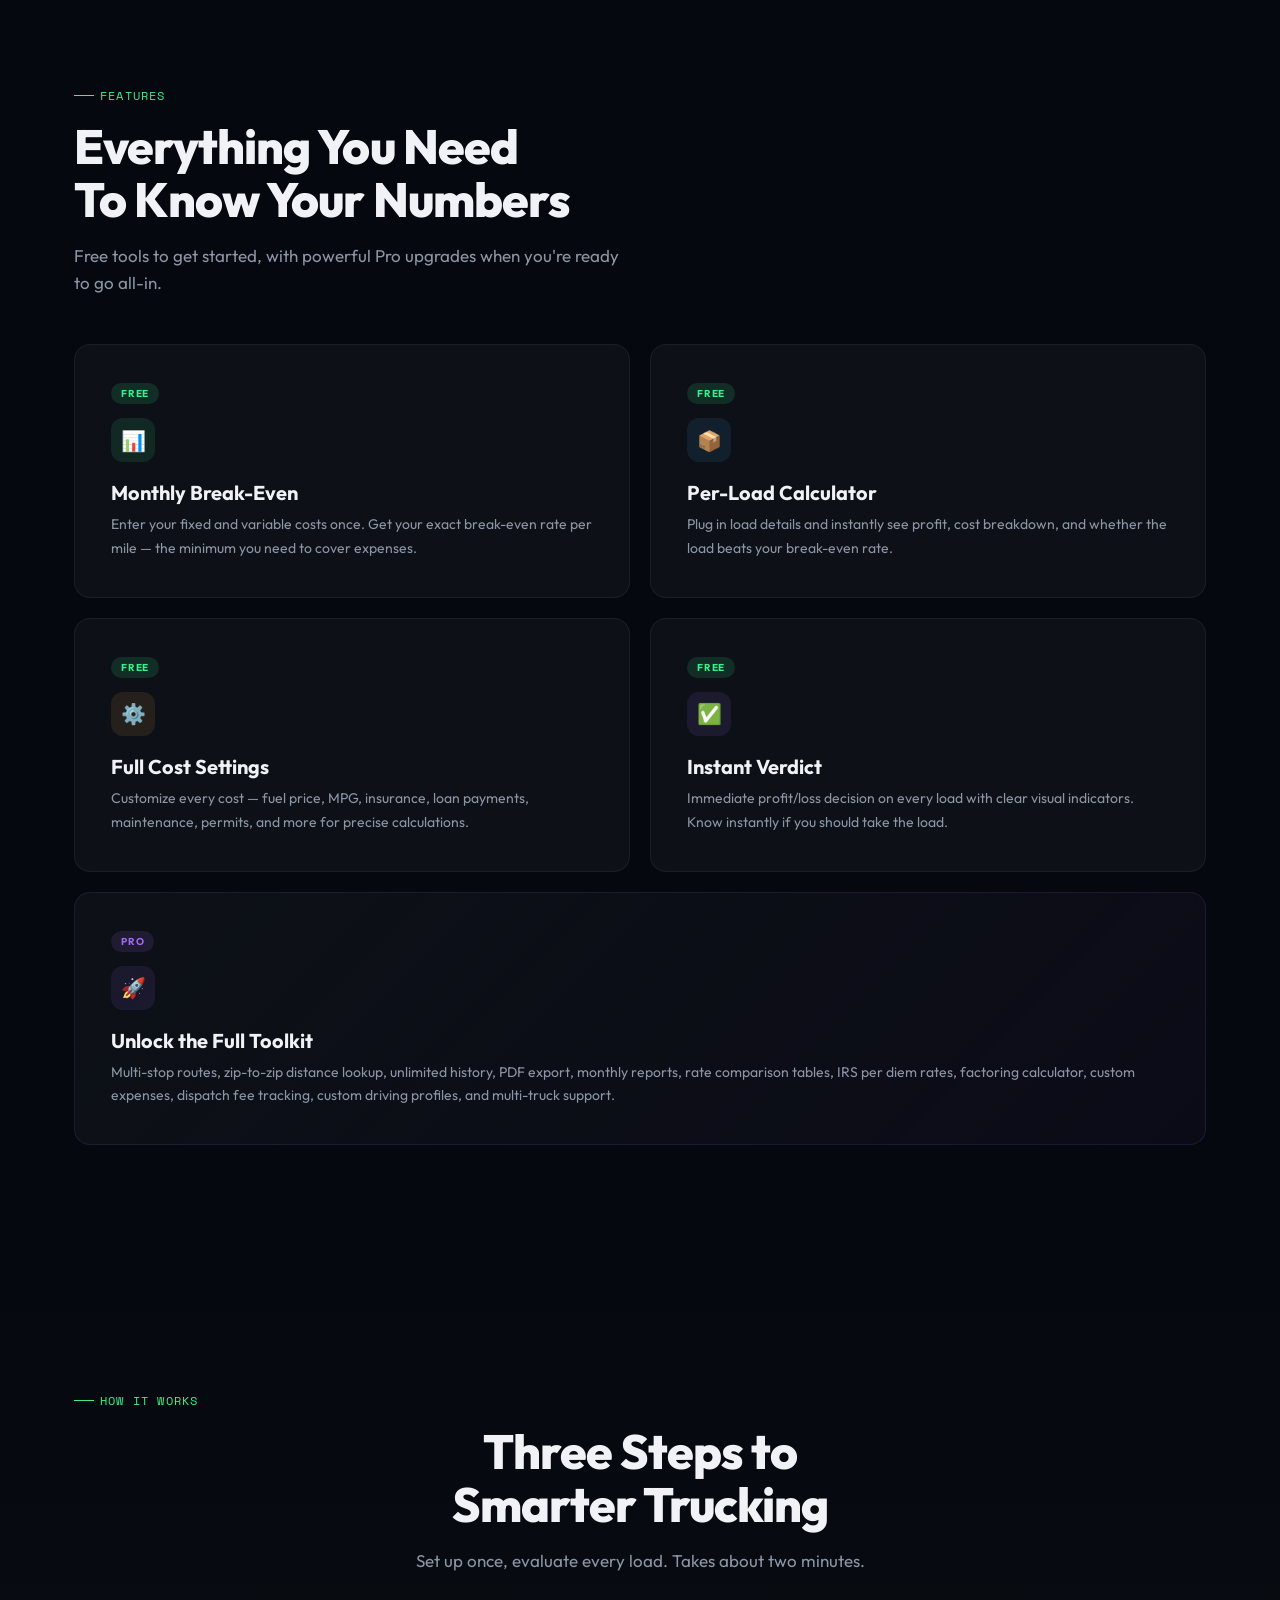
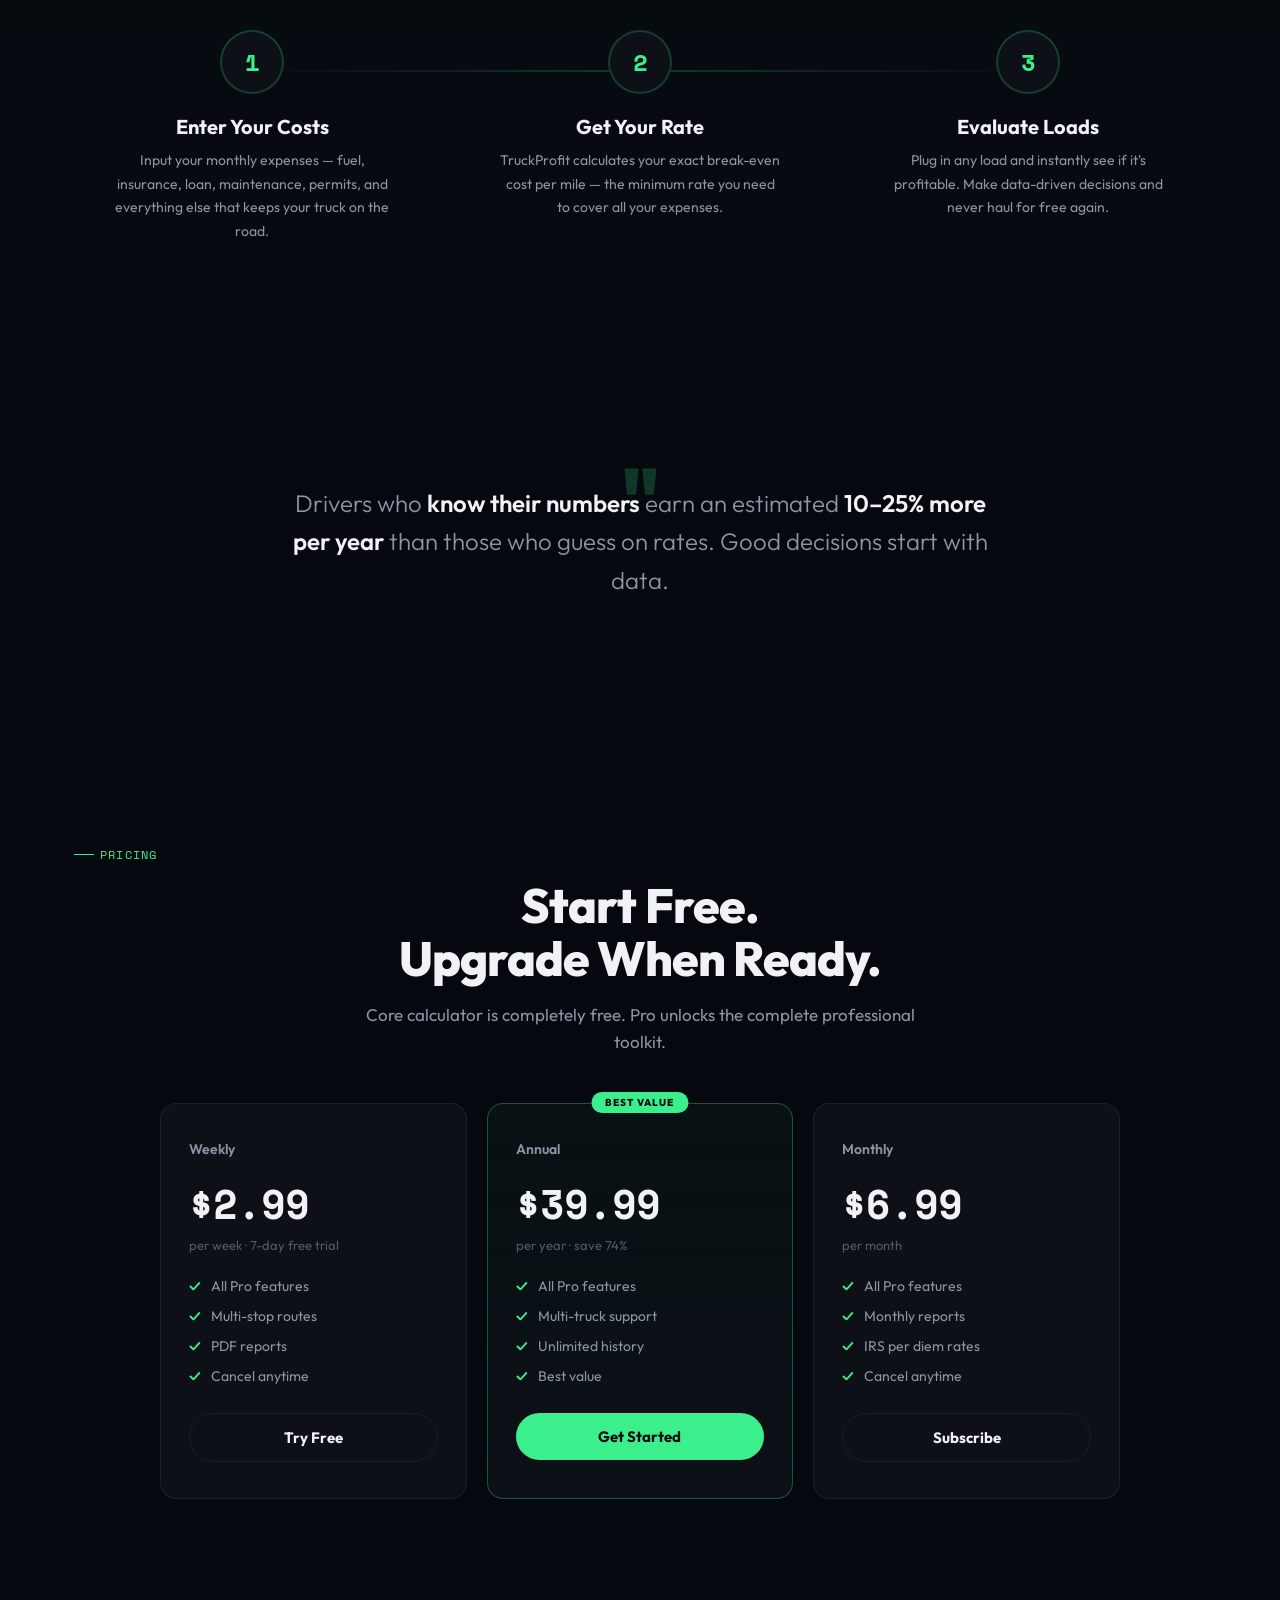
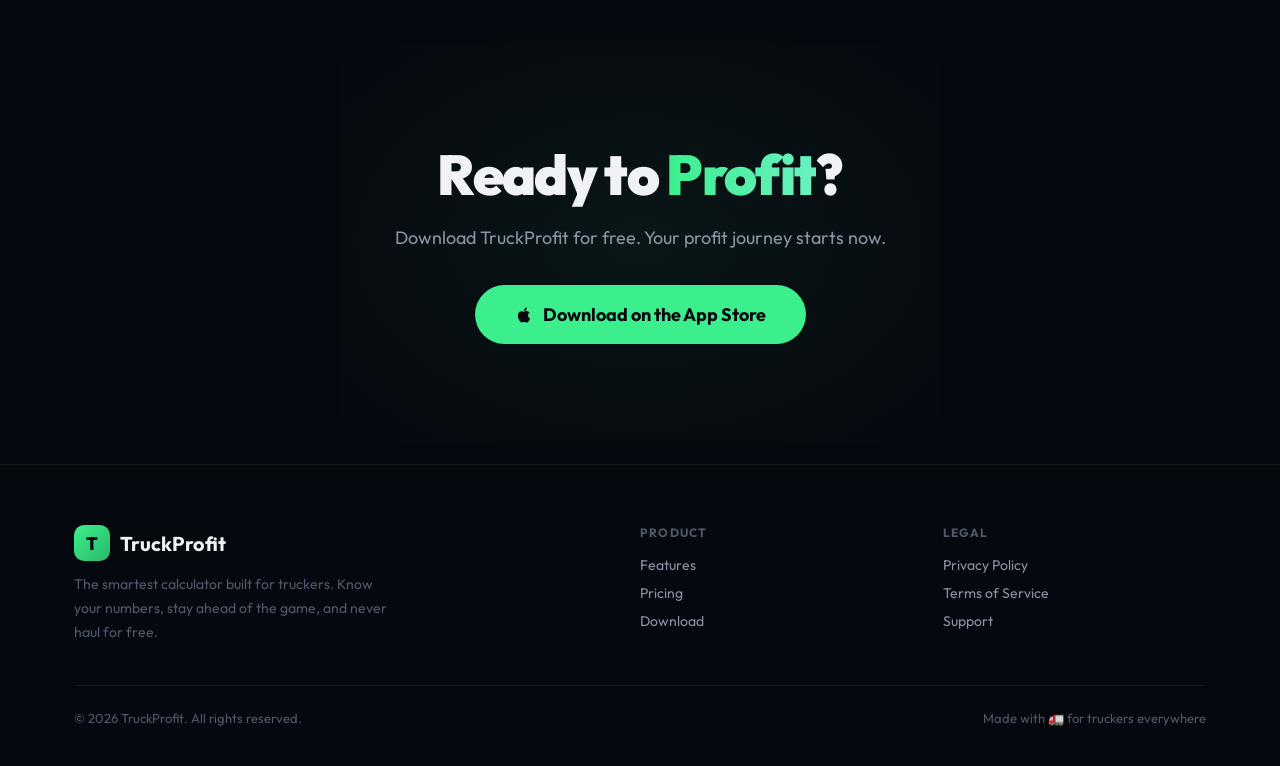
==== commit 76e11ca1: "Copyright footer name -> TruckProfit" ====
--- a/index.html
+++ b/index.html
@@ -764,7 +764,7 @@
             </div>
         </div>
         <div class="footer-bottom">
-            <span>&copy; 2026 Essential Dev Team. All rights reserved.</span>
+            <span>&copy; 2026 TruckProfit. All rights reserved.</span>
             <span>Made with 🚛 for truckers everywhere</span>
         </div>
     </div>
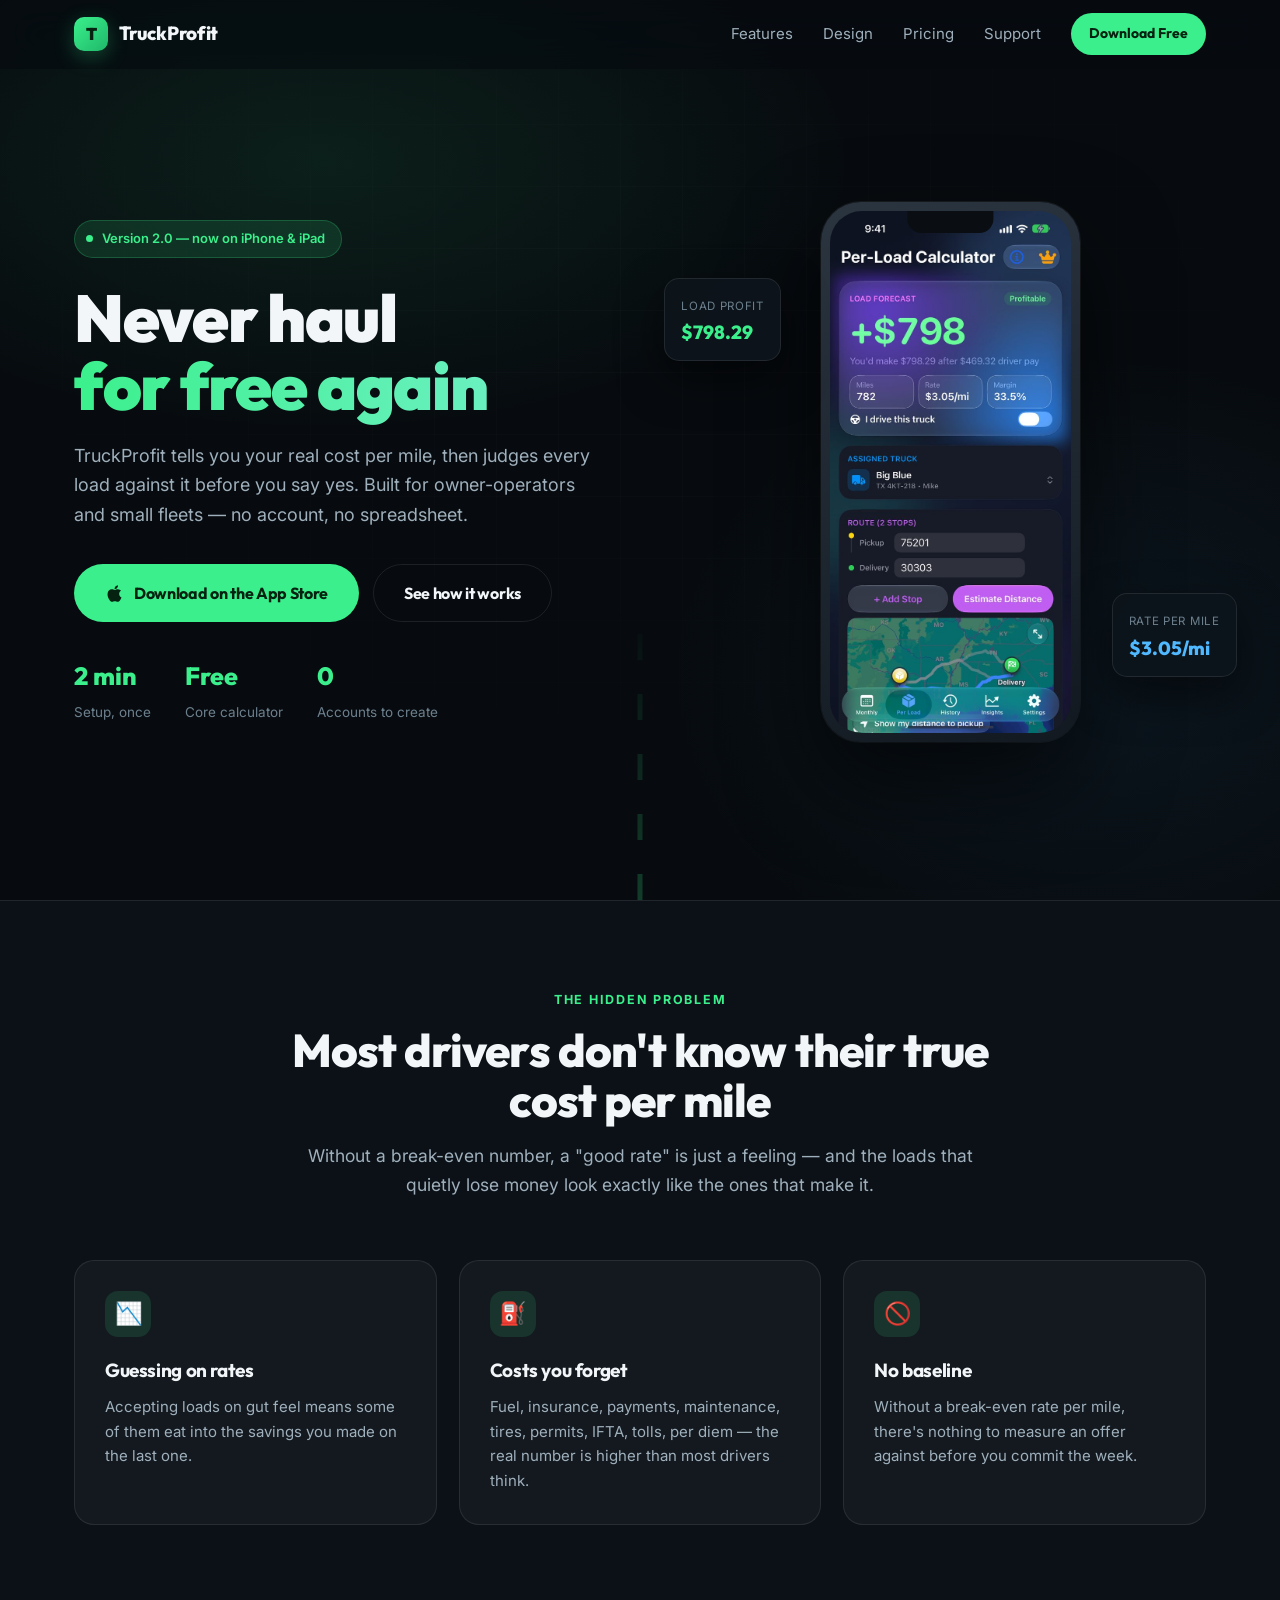
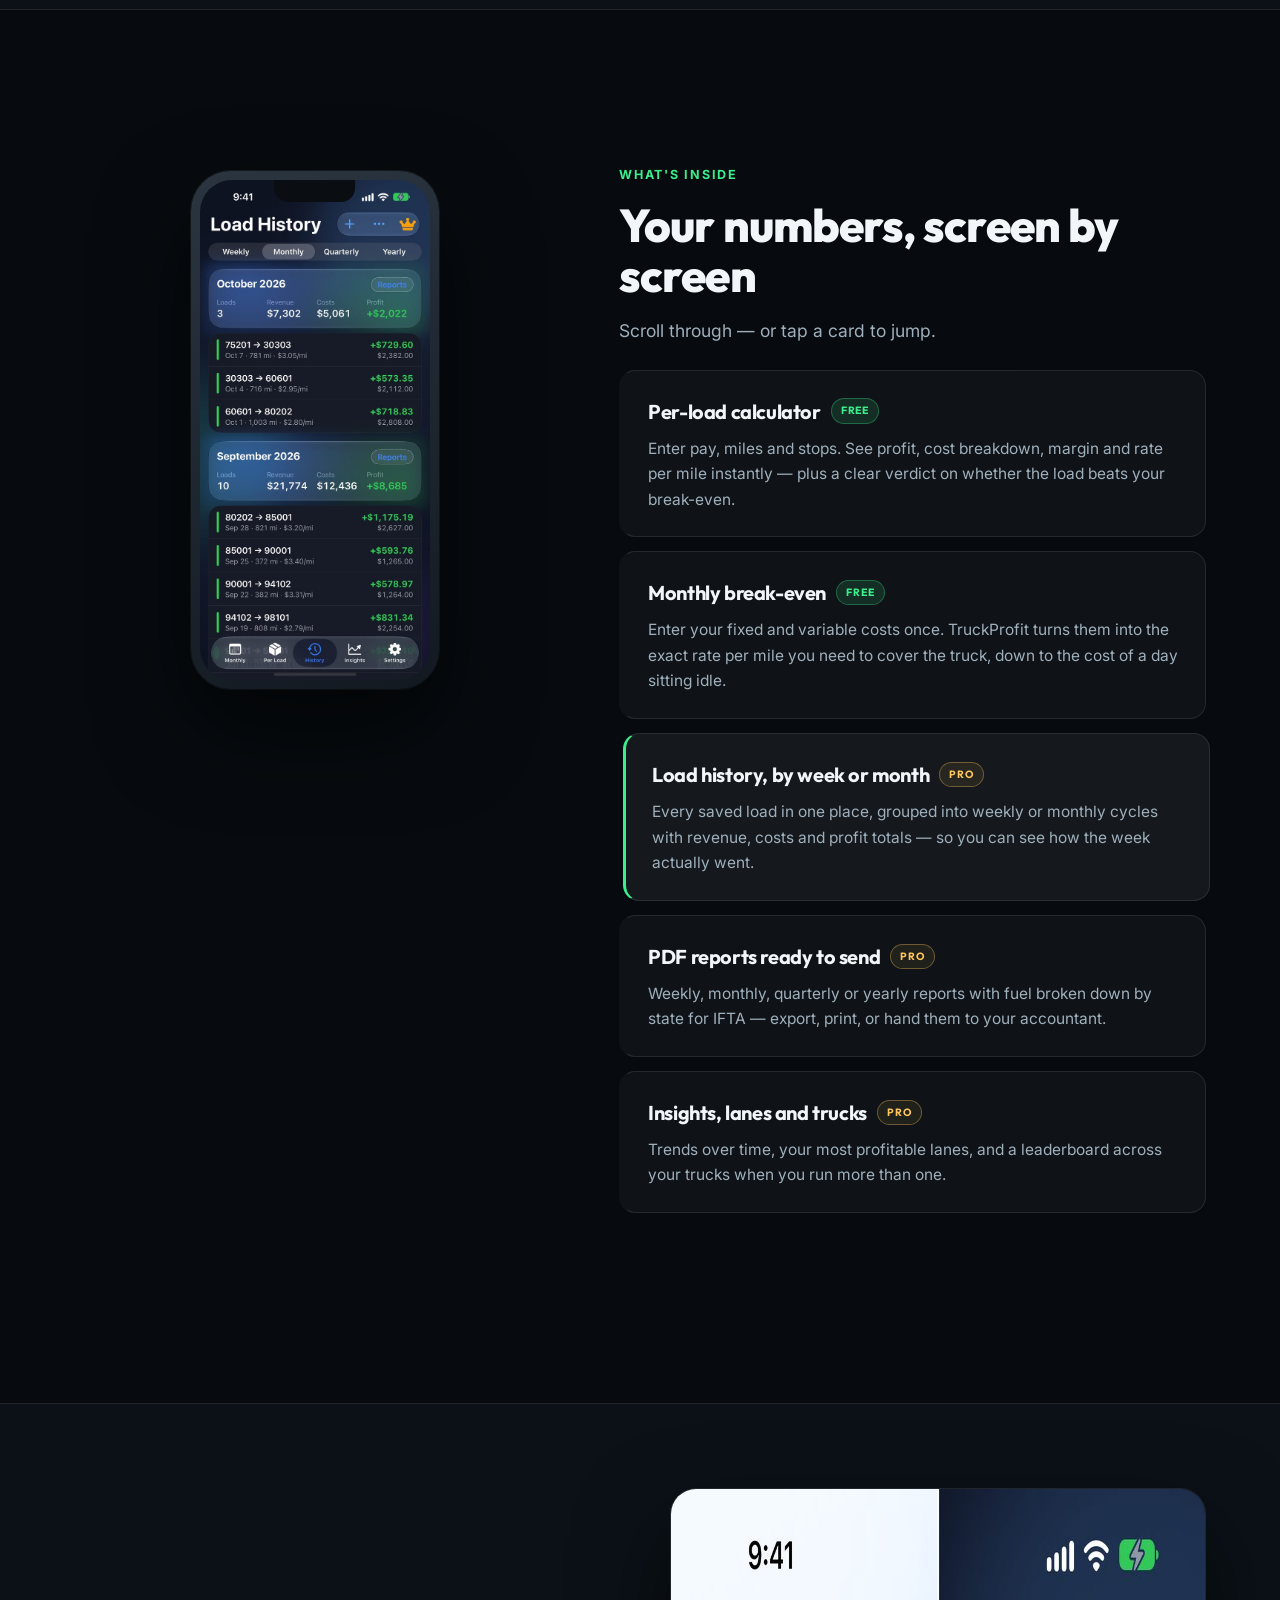
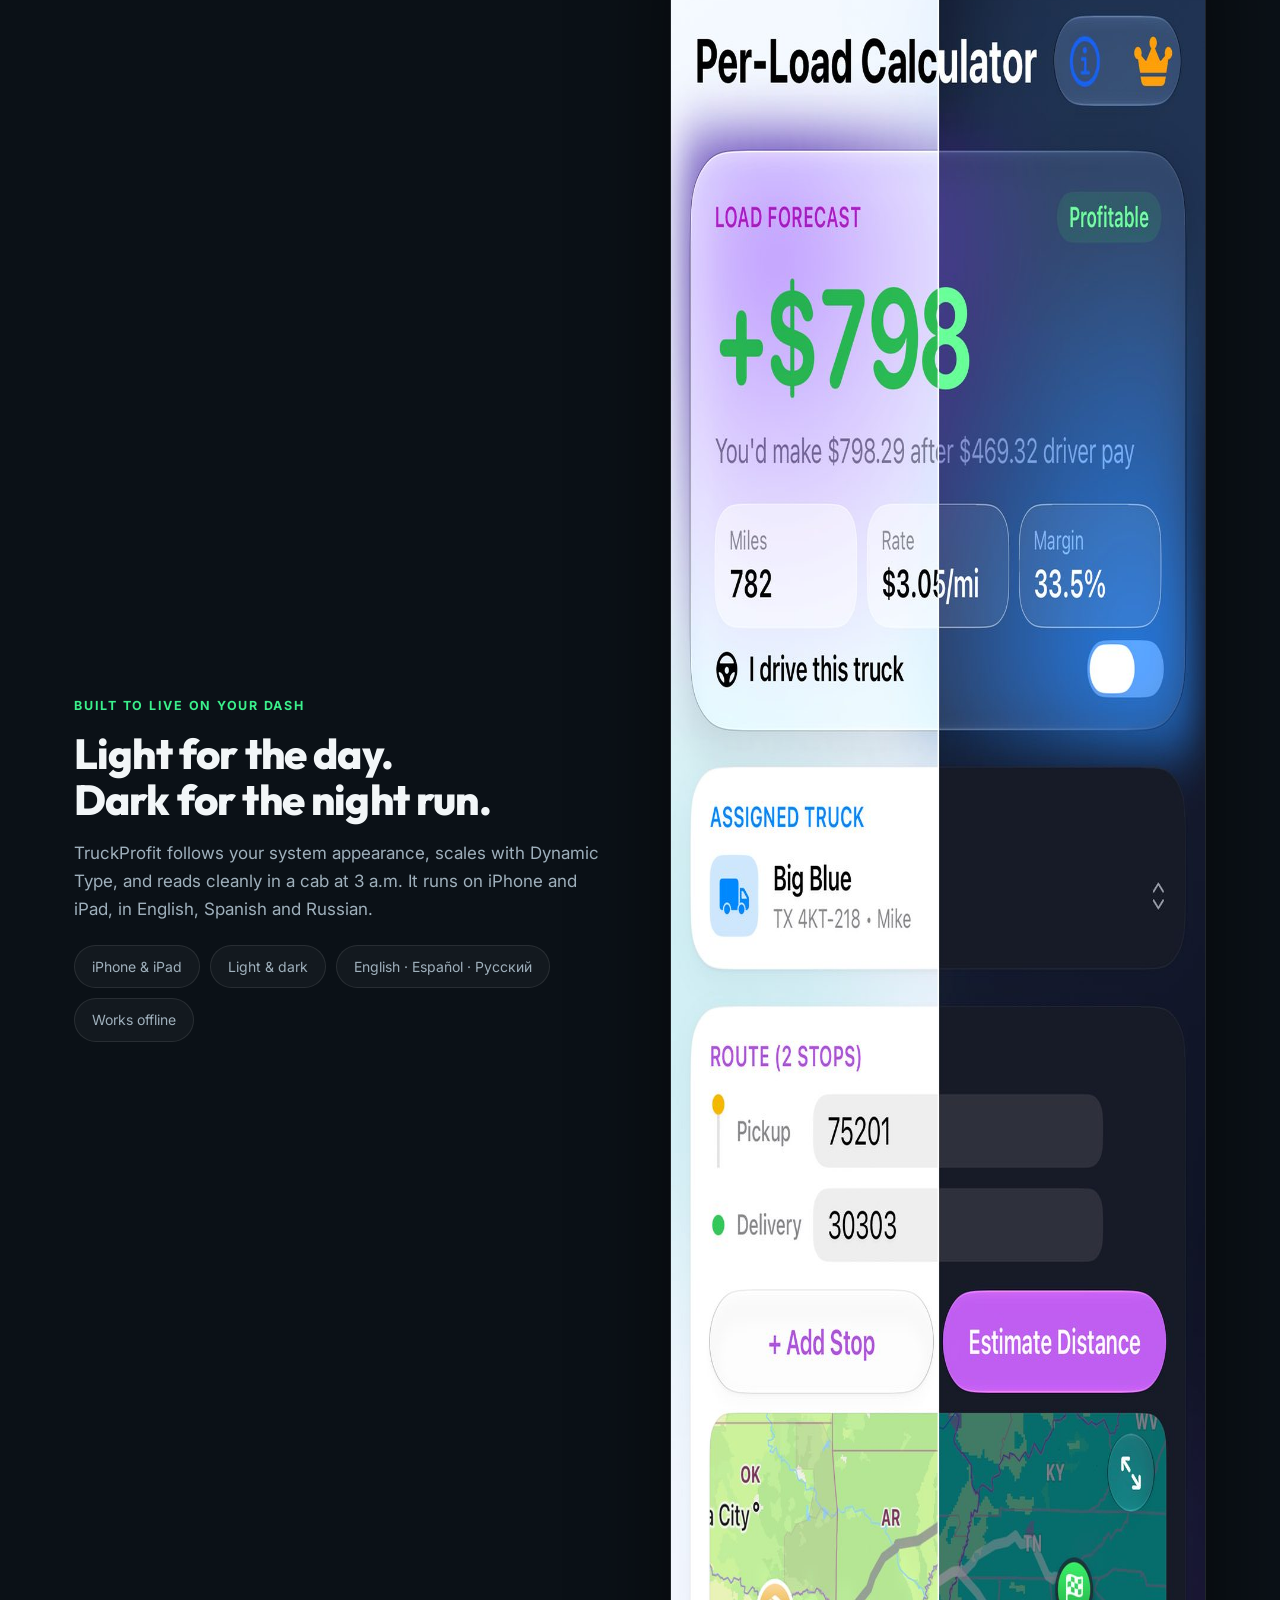
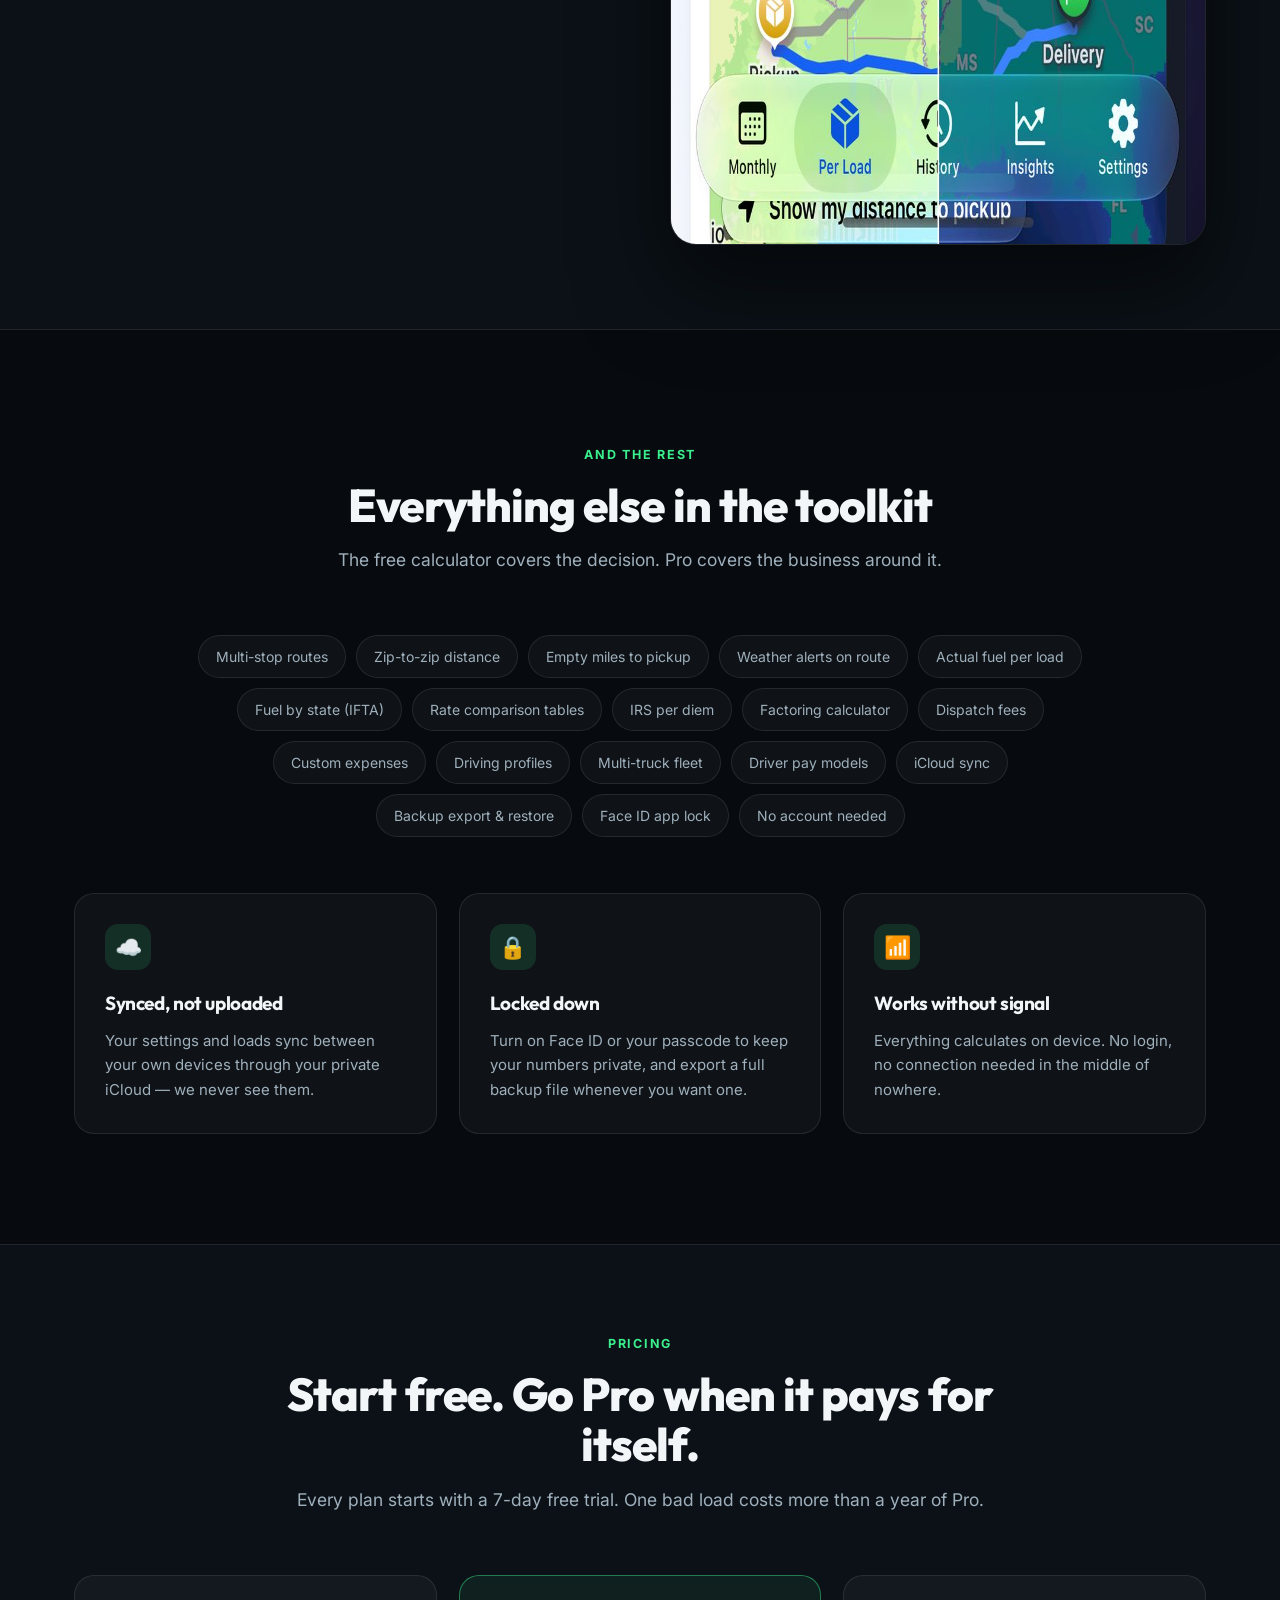
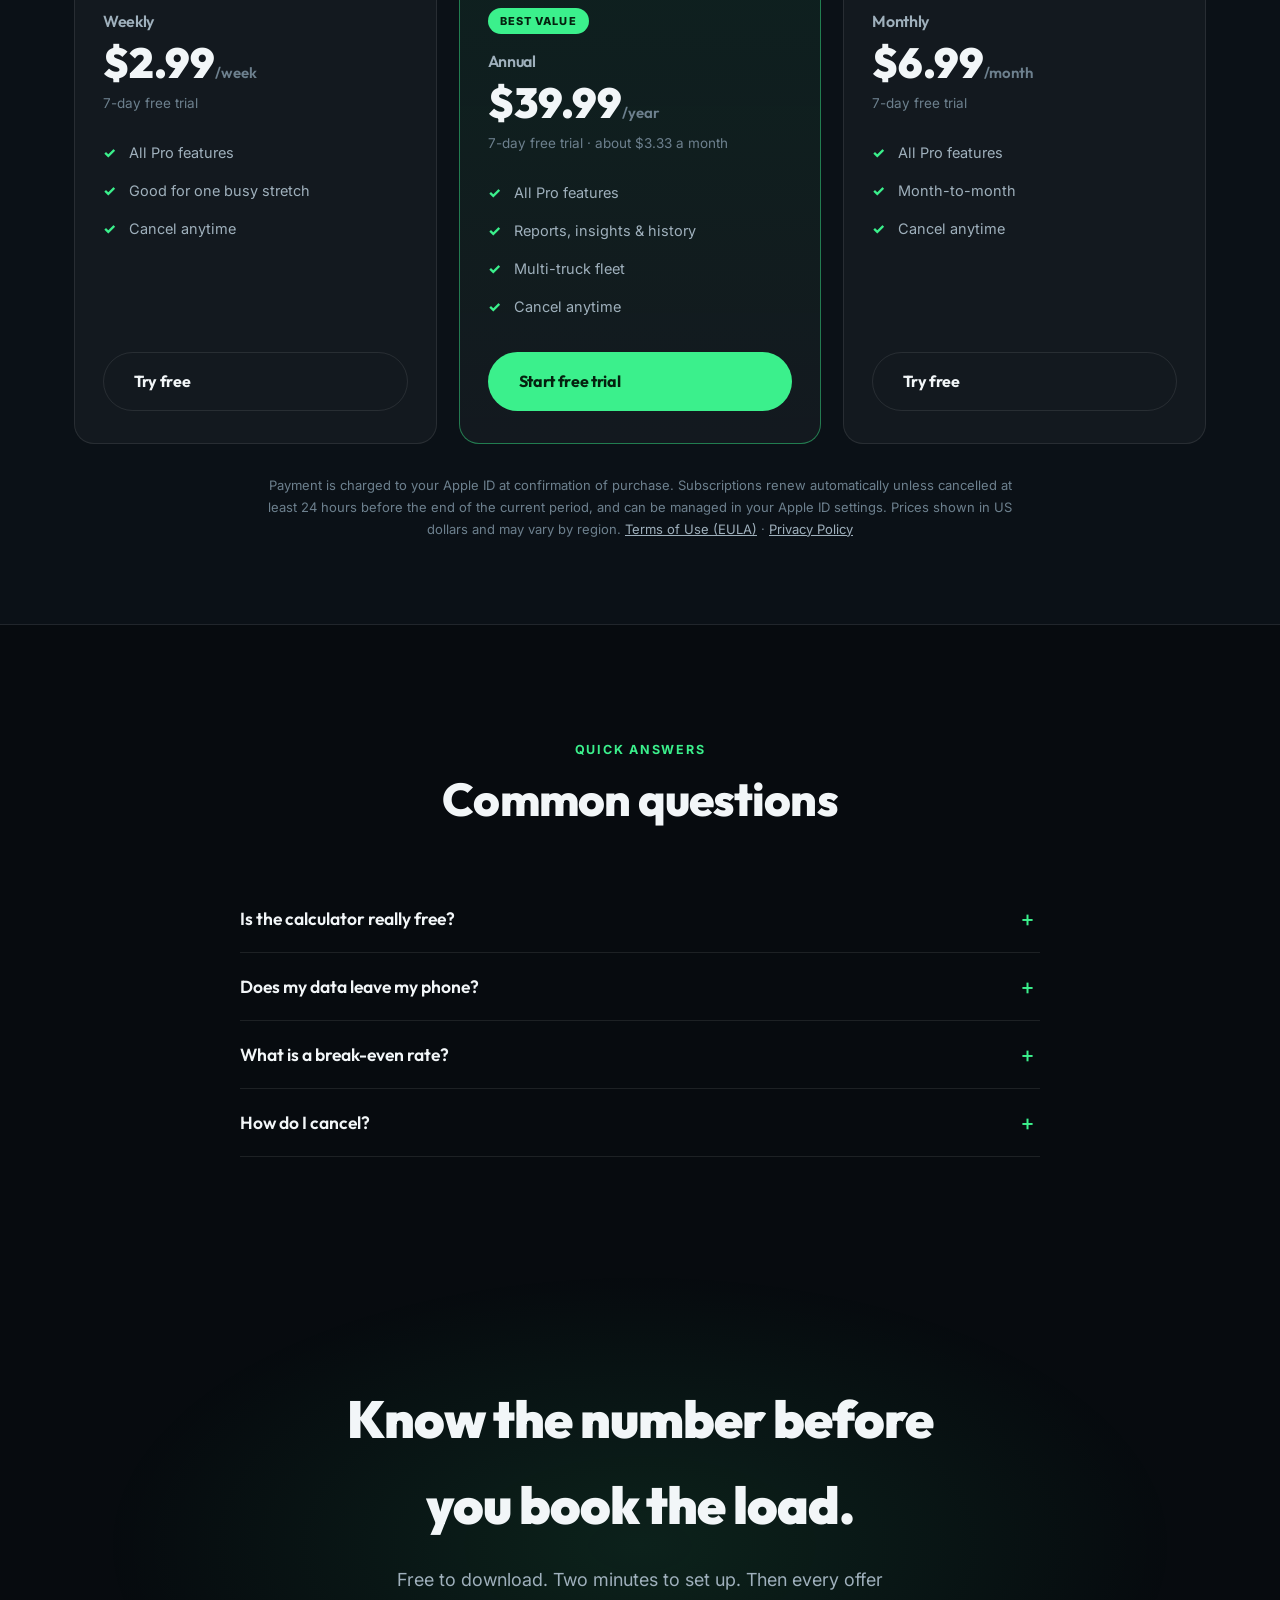
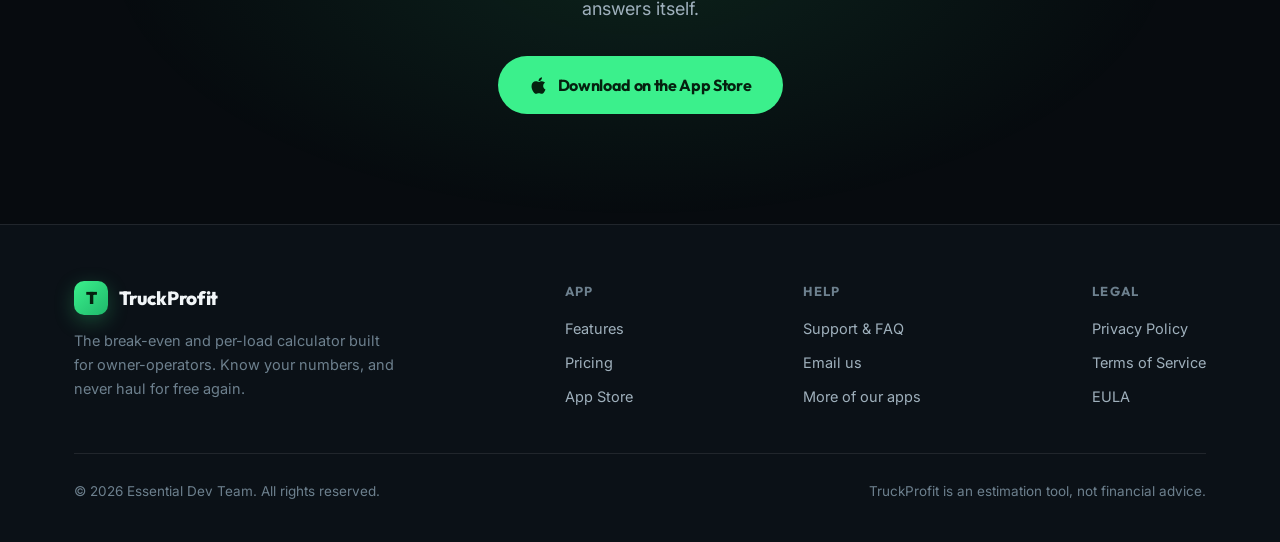
==== commit 3ed9e968: "Rebuild the site for TruckProfit 2.0 with real screenshots Design: shared style.css + app.js across " ====
--- a/index.html
+++ b/index.html
@@ -1,787 +1,406 @@
 <!DOCTYPE html>
 <html lang="en">
 <head>
-    <meta charset="UTF-8">
-    <meta name="viewport" content="width=device-width, initial-scale=1.0">
-    <title>TruckProfit — The Smartest Calculator Built for Truckers</title>
-    <meta name="description" content="Know your break-even rate, evaluate every load, and never haul for free. TruckProfit is the smartest calculator built for truckers.">
-    <meta name="keywords" content="trucking calculator, break even calculator, trucking profit, per mile rate, trucking expenses, owner operator calculator">
-    <link rel="preconnect" href="https://fonts.googleapis.com">
-    <link rel="preconnect" href="https://fonts.gstatic.com" crossorigin>
-    <link href="https://fonts.googleapis.com/css2?family=Outfit:wght@300;400;500;600;700;800;900&family=Space+Mono:wght@400;700&display=swap" rel="stylesheet">
-    <link rel="stylesheet" href="style.css">
-    <style>
-        /* ─── Hero ─── */
-        .hero {
-            min-height: 100vh;
-            display: flex;
-            align-items: center;
-            position: relative;
-            padding-top: 80px;
-            overflow: hidden;
-        }
-        .hero-bg {
-            position: absolute; inset: 0;
-            background:
-                radial-gradient(ellipse 70% 50% at 30% 20%, rgba(59,240,140,0.06), transparent),
-                radial-gradient(ellipse 50% 60% at 80% 70%, rgba(59,168,240,0.04), transparent);
-        }
-        .hero-road {
-            position: absolute;
-            bottom: 0; left: 50%;
-            transform: translateX(-50%);
-            width: 200%; height: 260px;
-            background: linear-gradient(to top, rgba(59,240,140,0.03), transparent);
-            clip-path: polygon(42% 100%, 58% 100%, 80% 0%, 20% 0%);
-        }
-        .hero-road::after {
-            content: '';
-            position: absolute;
-            left: 50%; bottom: 0;
-            transform: translateX(-50%);
-            width: 4px; height: 100%;
-            background: repeating-linear-gradient(to top, rgba(255,255,255,0.08) 0px, rgba(255,255,255,0.08) 20px, transparent 20px, transparent 40px);
-        }
-        .hero-grid {
-            position: absolute; inset: 0;
-            background-image:
-                linear-gradient(rgba(255,255,255,0.015) 1px, transparent 1px),
-                linear-gradient(90deg, rgba(255,255,255,0.015) 1px, transparent 1px);
-            background-size: 60px 60px;
-            mask-image: radial-gradient(ellipse 60% 60% at 50% 40%, black, transparent);
-        }
-        .hero .container {
-            display: grid;
-            grid-template-columns: 1fr 1fr;
-            gap: 60px;
-            align-items: center;
-            position: relative;
-            z-index: 2;
-        }
-        .hero-content { max-width: 540px; }
-        .hero-badge {
-            display: inline-flex;
-            align-items: center;
-            gap: 8px;
-            background: var(--accent-glow);
-            border: 1px solid rgba(59,240,140,0.2);
-            border-radius: 50px;
-            padding: 6px 16px 6px 10px;
-            font-size: 13px;
-            font-weight: 500;
-            color: var(--accent);
-            margin-bottom: 28px;
-            animation: fadeInUp 0.8s ease both;
-        }
-        .hero-badge-dot {
-            width: 7px; height: 7px;
-            background: var(--accent);
-            border-radius: 50%;
-            animation: pulse 2s infinite;
-        }
-        .hero h1 {
-            font-size: clamp(42px, 5.5vw, 68px);
-            font-weight: 900;
-            line-height: 1.05;
-            letter-spacing: -0.03em;
-            margin-bottom: 20px;
-            animation: fadeInUp 0.8s 0.1s ease both;
-        }
-        .hero h1 .line-accent {
-            background: linear-gradient(90deg, var(--accent), #6AF0C0);
-            -webkit-background-clip: text;
-            -webkit-text-fill-color: transparent;
-            background-clip: text;
-        }
-        .hero-sub {
-            font-size: 18px;
-            line-height: 1.7;
-            color: var(--text-secondary);
-            margin-bottom: 36px;
-            animation: fadeInUp 0.8s 0.2s ease both;
-        }
-        .hero-actions {
-            display: flex; gap: 14px;
-            animation: fadeInUp 0.8s 0.3s ease both;
-        }
-        .btn-primary {
-            display: inline-flex;
-            align-items: center; gap: 10px;
-            background: var(--accent);
-            color: var(--bg-deep);
-            font-family: 'Outfit', sans-serif;
-            font-size: 16px;
-            font-weight: 700;
-            padding: 16px 32px;
-            border-radius: 50px;
-            text-decoration: none;
-            border: none; cursor: pointer;
-            transition: transform 0.2s, box-shadow 0.3s;
-        }
-        .btn-primary:hover {
-            transform: translateY(-2px);
-            box-shadow: 0 8px 30px var(--accent-glow);
-        }
-        .btn-primary svg { width: 18px; height: 18px; }
-        .btn-secondary {
-            display: inline-flex;
-            align-items: center; gap: 8px;
-            background: transparent;
-            color: var(--text-primary);
-            font-family: 'Outfit', sans-serif;
-            font-size: 16px;
-            font-weight: 600;
-            padding: 16px 28px;
-            border-radius: 50px;
-            text-decoration: none;
-            border: 1px solid var(--border);
-            transition: border-color 0.2s, background 0.2s;
-        }
-        .btn-secondary:hover {
-            border-color: rgba(255,255,255,0.15);
-            background: rgba(255,255,255,0.03);
-        }
-        .hero-stats {
-            display: flex; gap: 36px;
-            margin-top: 40px;
-            animation: fadeInUp 0.8s 0.4s ease both;
-        }
-        .hero-stat-val {
-            font-size: 28px;
-            font-weight: 800;
-            font-family: 'Space Mono', monospace;
-        }
-        .hero-stat-label {
-            font-size: 13px;
-            color: var(--text-dim);
-            margin-top: 4px;
-        }
-
-        /* Phone Mockup */
-        .hero-visual {
-            display: flex;
-            justify-content: center;
-            animation: fadeInUp 1s 0.3s ease both;
-        }
-        .phone-mockup {
-            width: 280px; height: 580px;
-            background: #111820;
-            border-radius: 44px;
-            border: 3px solid #2A3040;
-            position: relative;
-            overflow: hidden;
-            box-shadow: 0 40px 80px rgba(0,0,0,0.5), 0 0 60px rgba(59,240,140,0.08), inset 0 1px 0 rgba(255,255,255,0.05);
-        }
-        .phone-notch {
-            position: absolute;
-            top: 0; left: 50%;
-            transform: translateX(-50%);
-            width: 120px; height: 28px;
-            background: #111820;
-            border-radius: 0 0 18px 18px;
-            z-index: 3;
-        }
-        .phone-screen {
-            position: absolute; inset: 3px;
-            border-radius: 40px;
-            overflow: hidden;
-            background: linear-gradient(180deg, #0A1020 0%, #0D1428 50%, #0A1020 100%);
-            display: flex; flex-direction: column;
-            padding: 50px 20px 20px;
-        }
-        .screen-header { text-align: center; margin-bottom: 20px; }
-        .screen-header h3 { font-size: 16px; font-weight: 700; }
-        .screen-header p { font-size: 11px; color: var(--text-dim); margin-top: 4px; }
-        .screen-card {
-            background: rgba(255,255,255,0.04);
-            border: 1px solid rgba(255,255,255,0.06);
-            border-radius: 14px;
-            padding: 14px;
-            margin-bottom: 10px;
-        }
-        .screen-card-label { font-size: 10px; color: var(--text-dim); text-transform: uppercase; letter-spacing: 0.08em; margin-bottom: 6px; }
-        .screen-card-val { font-family: 'Space Mono', monospace; font-size: 22px; font-weight: 700; }
-        .screen-card-val.green { color: var(--accent); }
-        .screen-card-val.amber { color: var(--amber); }
-        .screen-row {
-            display: flex; justify-content: space-between; align-items: center;
-            padding: 8px 0;
-            border-bottom: 1px solid rgba(255,255,255,0.04);
-            font-size: 12px;
-        }
-        .screen-row:last-child { border: none; }
-        .screen-row-label { color: var(--text-secondary); }
-        .screen-row-val { font-family: 'Space Mono', monospace; font-weight: 600; }
-        .screen-verdict {
-            margin-top: 12px;
-            background: linear-gradient(135deg, rgba(59,240,140,0.12), rgba(59,240,140,0.04));
-            border: 1px solid rgba(59,240,140,0.2);
-            border-radius: 12px;
-            padding: 12px;
-            text-align: center;
-        }
-        .screen-verdict-icon { font-size: 22px; margin-bottom: 4px; }
-        .screen-verdict-text { font-size: 13px; font-weight: 700; color: var(--accent); }
-        .screen-verdict-sub { font-size: 10px; color: var(--text-secondary); margin-top: 2px; }
-
-        /* Problem */
-        .problem { padding: 120px 0 80px; }
-        .problem-grid {
-            display: grid;
-            grid-template-columns: repeat(3, 1fr);
-            gap: 20px;
-            margin-top: 48px;
-        }
-        .problem-card {
-            background: var(--bg-card);
-            border: 1px solid var(--border);
-            border-radius: var(--radius);
-            padding: 32px;
-            position: relative;
-            overflow: hidden;
-            transition: border-color 0.3s, transform 0.3s;
-        }
-        .problem-card:hover { border-color: rgba(240,90,90,0.2); transform: translateY(-4px); }
-        .problem-card::before {
-            content: '';
-            position: absolute;
-            top: 0; left: 0; right: 0;
-            height: 3px;
-            background: linear-gradient(90deg, var(--red), transparent);
-            opacity: 0; transition: opacity 0.3s;
-        }
-        .problem-card:hover::before { opacity: 1; }
-        .problem-icon {
-            width: 48px; height: 48px;
-            background: rgba(240,90,90,0.1);
-            border-radius: 12px;
-            display: flex; align-items: center; justify-content: center;
-            font-size: 22px;
-            margin-bottom: 18px;
-        }
-        .problem-card h3 { font-size: 18px; font-weight: 700; margin-bottom: 10px; }
-        .problem-card p { font-size: 14px; line-height: 1.7; color: var(--text-secondary); }
-
-        .section-tag {
-            display: inline-flex;
-            align-items: center; gap: 6px;
-            font-family: 'Space Mono', monospace;
-            font-size: 12px;
-            letter-spacing: 0.1em;
-            text-transform: uppercase;
-            color: var(--accent);
-            margin-bottom: 16px;
-        }
-        .section-tag::before { content: ''; width: 20px; height: 1px; background: var(--accent); }
-        .section-title {
-            font-size: clamp(32px, 4vw, 48px);
-            font-weight: 800;
-            letter-spacing: -0.02em;
-            line-height: 1.1;
-            margin-bottom: 16px;
-        }
-        .section-sub {
-            font-size: 17px;
-            color: var(--text-secondary);
-            line-height: 1.6;
-            max-width: 560px;
-        }
-
-        /* Features */
-        .features { padding: 80px 0 120px; }
-        .features-grid {
-            display: grid;
-            grid-template-columns: repeat(2, 1fr);
-            gap: 20px;
-            margin-top: 48px;
-        }
-        .feature-card {
-            background: var(--bg-card);
-            border: 1px solid var(--border);
-            border-radius: var(--radius);
-            padding: 36px;
-            transition: border-color 0.3s, transform 0.3s;
-            overflow: hidden;
-        }
-        .feature-card:hover { border-color: rgba(59,240,140,0.15); transform: translateY(-3px); }
-        .feature-card.wide { grid-column: span 2; }
-        .feature-icon {
-            width: 44px; height: 44px;
-            border-radius: 12px;
-            display: flex; align-items: center; justify-content: center;
-            font-size: 20px;
-            margin-bottom: 18px;
-        }
-        .fi-green { background: rgba(59,240,140,0.1); }
-        .fi-blue { background: rgba(59,168,240,0.1); }
-        .fi-purple { background: rgba(160,106,240,0.1); }
-        .fi-amber { background: rgba(240,168,59,0.1); }
-        .feature-card h3 { font-size: 20px; font-weight: 700; margin-bottom: 8px; }
-        .feature-card p { font-size: 14px; color: var(--text-secondary); line-height: 1.7; }
-        .feature-tag {
-            display: inline-block;
-            font-size: 10px; font-weight: 700;
-            letter-spacing: 0.08em;
-            text-transform: uppercase;
-            padding: 4px 10px;
-            border-radius: 50px;
-            margin-bottom: 14px;
-        }
-        .tag-free { background: rgba(59,240,140,0.12); color: var(--accent); }
-        .tag-pro { background: rgba(160,106,240,0.12); color: var(--purple); }
-
-        /* How It Works */
-        .how {
-            padding: 120px 0;
-            background: linear-gradient(180deg, transparent, rgba(59,240,140,0.015), transparent);
-        }
-        .how .section-title, .how .section-sub, .how .section-tag { text-align: center; }
-        .how .section-sub { margin: 0 auto; }
-        .how-steps {
-            display: grid;
-            grid-template-columns: repeat(3, 1fr);
-            gap: 32px;
-            margin-top: 56px;
-            position: relative;
-        }
-        .how-steps::before {
-            content: '';
-            position: absolute;
-            top: 40px; left: 16%; right: 16%;
-            height: 2px;
-            background: linear-gradient(90deg, transparent, var(--accent), transparent);
-            opacity: 0.2;
-        }
-        .how-step { text-align: center; position: relative; }
-        .how-step-num {
-            width: 64px; height: 64px;
-            background: var(--bg-card);
-            border: 2px solid rgba(59,240,140,0.2);
-            border-radius: 50%;
-            display: flex; align-items: center; justify-content: center;
-            font-family: 'Space Mono', monospace;
-            font-size: 24px; font-weight: 700;
-            color: var(--accent);
-            margin: 0 auto 20px;
-            position: relative; z-index: 2;
-        }
-        .how-step h3 { font-size: 20px; font-weight: 700; margin-bottom: 10px; }
-        .how-step p { font-size: 14px; color: var(--text-secondary); line-height: 1.7; max-width: 280px; margin: 0 auto; }
-
-        /* Pricing */
-        .pricing { padding: 120px 0; }
-        .pricing .section-title, .pricing .section-sub, .pricing .section-tag { text-align: center; }
-        .pricing .section-sub { margin: 0 auto; }
-        .pricing-grid {
-            display: grid;
-            grid-template-columns: repeat(3, 1fr);
-            gap: 20px;
-            margin-top: 48px;
-            max-width: 960px;
-            margin-left: auto; margin-right: auto;
-        }
-        .price-card {
-            background: var(--bg-card);
-            border: 1px solid var(--border);
-            border-radius: var(--radius);
-            padding: 36px 28px;
-            position: relative;
-            transition: transform 0.3s, border-color 0.3s;
-        }
-        .price-card:hover { transform: translateY(-4px); }
-        .price-card.featured {
-            border-color: rgba(59,240,140,0.3);
-            background: linear-gradient(180deg, rgba(59,240,140,0.04), var(--bg-card));
-        }
-        .price-card.featured::before {
-            content: 'BEST VALUE';
-            position: absolute;
-            top: -12px; left: 50%;
-            transform: translateX(-50%);
-            background: var(--accent);
-            color: var(--bg-deep);
-            font-size: 10px; font-weight: 800;
-            letter-spacing: 0.1em;
-            padding: 4px 14px;
-            border-radius: 50px;
-        }
-        .price-card-name { font-size: 14px; font-weight: 600; color: var(--text-secondary); margin-bottom: 16px; }
-        .price-card-amount { font-family: 'Space Mono', monospace; font-size: 40px; font-weight: 700; margin-bottom: 4px; }
-        .price-card-period { font-size: 13px; color: var(--text-dim); margin-bottom: 24px; }
-        .price-card-features { list-style: none; display: flex; flex-direction: column; gap: 12px; }
-        .price-card-features li { font-size: 14px; color: var(--text-secondary); display: flex; align-items: center; gap: 10px; }
-        .price-card-features li::before { content: '✓'; color: var(--accent); font-weight: 700; }
-        .price-btn {
-            display: block; width: 100%; text-align: center;
-            margin-top: 28px; padding: 14px;
-            border-radius: 50px;
-            font-family: 'Outfit', sans-serif;
-            font-size: 15px; font-weight: 700;
-            text-decoration: none;
-            border: none; cursor: pointer;
-            transition: all 0.2s;
-        }
-        .price-btn.primary { background: var(--accent); color: var(--bg-deep); }
-        .price-btn.primary:hover { box-shadow: 0 6px 24px var(--accent-glow); }
-        .price-btn.secondary { background: transparent; color: var(--text-primary); border: 1px solid var(--border); }
-        .price-btn.secondary:hover { border-color: rgba(255,255,255,0.15); }
-
-        /* Quote */
-        .quote-section { padding: 80px 0; text-align: center; }
-        .quote-block {
-            max-width: 700px; margin: 0 auto;
-            font-size: 24px; font-weight: 300; line-height: 1.6;
-            color: var(--text-secondary);
-            position: relative; padding: 40px 0;
-        }
-        .quote-block::before {
-            content: '"';
-            position: absolute;
-            top: -10px; left: 50%;
-            transform: translateX(-50%);
-            font-size: 80px; font-weight: 900;
-            color: var(--accent); opacity: 0.2;
-        }
-        .quote-block em { color: var(--text-primary); font-style: normal; font-weight: 600; }
-
-        /* CTA */
-        .cta { padding: 120px 0; text-align: center; position: relative; }
-        .cta-glow {
-            position: absolute;
-            top: 50%; left: 50%;
-            transform: translate(-50%, -50%);
-            width: 600px; height: 400px;
-            background: radial-gradient(ellipse, rgba(59,240,140,0.06), transparent);
-            pointer-events: none;
-        }
-        .cta .container { position: relative; z-index: 2; }
-        .cta h2 { font-size: clamp(36px, 4.5vw, 56px); font-weight: 900; letter-spacing: -0.03em; margin-bottom: 16px; }
-        .cta p { font-size: 18px; color: var(--text-secondary); margin-bottom: 36px; }
-        .cta .btn-primary { font-size: 18px; padding: 18px 40px; }
-
-        @media (max-width: 900px) {
-            .hero .container { grid-template-columns: 1fr; text-align: center; }
-            .hero-content { max-width: 100%; }
-            .hero-actions { justify-content: center; }
-            .hero-stats { justify-content: center; }
-            .hero-visual { margin-top: 40px; }
-            .problem-grid { grid-template-columns: 1fr; }
-            .features-grid { grid-template-columns: 1fr; }
-            .feature-card.wide { grid-column: span 1; }
-            .how-steps { grid-template-columns: 1fr; gap: 40px; }
-            .how-steps::before { display: none; }
-            .pricing-grid { grid-template-columns: 1fr; max-width: 380px; }
-        }
-        @media (max-width: 480px) {
-            .hero h1 { font-size: 34px; }
-            .hero-actions { flex-direction: column; align-items: center; }
-            .phone-mockup { width: 240px; height: 500px; }
-        }
-    </style>
+<meta charset="UTF-8">
+<meta name="viewport" content="width=device-width, initial-scale=1">
+<title>TruckProfit — Know Your Break-Even Rate Before You Accept a Load</title>
+<meta name="description" content="TruckProfit is the break-even and per-load profit calculator for owner-operators. Know your cost per mile, judge every load in seconds, track loads by week or month, and send PDF reports. Free on iPhone and iPad.">
+<meta name="theme-color" content="#070B0F">
+<link rel="canonical" href="https://snrgwa-bot.github.io/TruckProfit---Brake-even-Calculator/">
+<meta property="og:title" content="TruckProfit — Never haul for free again">
+<meta property="og:description" content="Know your break-even rate, judge every load before you accept it, and run your truck like a business.">
+<meta property="og:type" content="website">
+<meta property="og:image" content="https://snrgwa-bot.github.io/TruckProfit---Brake-even-Calculator/img/perload.jpg">
+<link rel="preconnect" href="https://fonts.googleapis.com">
+<link rel="preconnect" href="https://fonts.gstatic.com" crossorigin>
+<link href="https://fonts.googleapis.com/css2?family=Outfit:wght@400;600;700;800;900&family=Inter:wght@400;500;600&display=swap" rel="stylesheet">
+<link rel="stylesheet" href="style.css">
+<style>
+/* ── Hero ───────────────────────────────── */
+.hero{min-height:100svh;display:flex;align-items:center;padding:104px 0 60px;overflow:hidden}
+.hero-bg{position:absolute;inset:0;pointer-events:none;
+  background:radial-gradient(ellipse 70% 50% at 25% 18%,rgba(59,240,140,.09),transparent 60%),
+             radial-gradient(ellipse 55% 60% at 85% 75%,rgba(79,184,255,.07),transparent 60%);}
+.hero-grid-bg{position:absolute;inset:0;pointer-events:none;
+  background-image:linear-gradient(rgba(255,255,255,.018) 1px,transparent 1px),
+                   linear-gradient(90deg,rgba(255,255,255,.018) 1px,transparent 1px);
+  background-size:62px 62px;
+  -webkit-mask-image:radial-gradient(ellipse 65% 60% at 50% 38%,#000,transparent);
+  mask-image:radial-gradient(ellipse 65% 60% at 50% 38%,#000,transparent);}
+.hero-road{position:absolute;bottom:0;left:50%;transform:translateX(-50%);
+  width:150%;height:300px;overflow:hidden;pointer-events:none;
+  -webkit-mask-image:linear-gradient(to top,#000,transparent);mask-image:linear-gradient(to top,#000,transparent);}
+.hero-road::before{content:'';position:absolute;left:50%;bottom:0;transform:translateX(-50%);
+  width:5px;height:200%;
+  background:repeating-linear-gradient(to top,rgba(59,240,140,.22) 0 26px,transparent 26px 60px);
+  animation:road 1.6s linear infinite;}
+@keyframes road{to{transform:translateX(-50%) translateY(60px)}}
+.hero .container{display:grid;grid-template-columns:1.05fr .95fr;gap:56px;align-items:center;position:relative;z-index:2}
+.badge{display:inline-flex;align-items:center;gap:9px;background:var(--accent-glow);
+  border:1px solid rgba(59,240,140,.22);border-radius:50px;padding:7px 16px 7px 11px;
+  font-size:13px;font-weight:600;color:var(--accent);margin-bottom:26px}
+.badge span.dot{width:7px;height:7px;border-radius:50%;background:var(--accent);animation:pulse 2s infinite}
+@keyframes pulse{0%,100%{opacity:1;box-shadow:0 0 0 0 rgba(59,240,140,.5)}50%{opacity:.6;box-shadow:0 0 0 7px rgba(59,240,140,0)}}
+.hero h1{font-size:clamp(40px,5.4vw,66px);font-weight:900;line-height:1.04;margin-bottom:20px}
+.grad{background:linear-gradient(95deg,var(--accent),var(--accent-2));-webkit-background-clip:text;background-clip:text;-webkit-text-fill-color:transparent}
+.hero-sub{font-size:18px;color:var(--text-2);max-width:520px;margin-bottom:34px}
+.hero-actions{display:flex;gap:14px;flex-wrap:wrap;margin-bottom:34px}
+.hero-stats{display:flex;gap:34px;flex-wrap:wrap}
+.hero-stats .s b{display:block;font-family:'Outfit',sans-serif;font-size:25px;font-weight:800;color:var(--accent)}
+.hero-stats .s span{font-size:13.5px;color:var(--text-3)}
+.hero-visual{position:relative;display:flex;justify-content:center}
+.hero-visual .phone{max-width:286px;animation:float 7s ease-in-out infinite}
+.hero-visual .phone img{height:min(58vh,540px);object-fit:cover;object-position:top}
+@keyframes float{0%,100%{transform:translateY(0)}50%{transform:translateY(-14px)}}
+.chip{position:absolute;background:rgba(14,21,28,.92);border:1px solid var(--line);
+  border-radius:15px;padding:12px 16px;backdrop-filter:blur(12px);box-shadow:0 18px 44px rgba(0,0,0,.5)}
+.chip b{display:block;font-family:'Outfit',sans-serif;font-size:19px;font-weight:800}
+.chip span{font-size:11.5px;color:var(--text-3);letter-spacing:.06em;text-transform:uppercase}
+.chip-a{top:14%;left:-6%;animation:float 6s ease-in-out infinite .6s}
+.chip-a b{color:var(--accent)}
+.chip-b{bottom:12%;right:-6%;animation:float 6.5s ease-in-out infinite 1.1s}
+.chip-b b{color:var(--blue)}
+@media(max-width:940px){
+  .hero .container{grid-template-columns:1fr;gap:48px;text-align:center}
+  .hero-sub{margin-left:auto;margin-right:auto}
+  .hero-actions,.hero-stats{justify-content:center}
+  .chip-a{left:2%}.chip-b{right:2%}
+}
+
+/* ── Problem strip ──────────────────────── */
+.strip{background:var(--bg);border-block:1px solid var(--line);padding:84px 0}
+
+/* ── Scrollytelling ─────────────────────── */
+.story .container{display:grid;grid-template-columns:.82fr 1fr;gap:64px;align-items:start}
+.story-stage{position:sticky;top:96px;height:min(76vh,620px);display:grid;place-items:center}
+.story-stage .phone{max-width:272px}
+.story-stage .phone img{height:min(60vh,500px);object-fit:cover;object-position:top}
+.story-shot{position:absolute;opacity:0;transform:scale(.96) translateY(14px);
+  transition:opacity .55s ease,transform .55s cubic-bezier(.2,.7,.3,1)}
+.story-shot.active{opacity:1;transform:none}
+.story-steps{display:flex;flex-direction:column;gap:14px;padding:40px 0 80px}
+.story-step{border:1px solid var(--line);border-left:3px solid transparent;border-radius:16px;
+  padding:24px 26px;cursor:pointer;background:var(--card);
+  transition:border-color .3s,background .3s,transform .3s}
+.story-step.active{border-left-color:var(--accent);background:var(--card-strong);transform:translateX(4px)}
+.story-step h3{font-size:20px;font-weight:700;margin-bottom:8px;display:flex;align-items:center;gap:10px}
+.story-step .tag{font-size:10.5px;font-weight:700;letter-spacing:.09em;text-transform:uppercase;
+  border-radius:30px;padding:3px 9px;border:1px solid var(--line);color:var(--text-3)}
+.story-step.pro .tag{color:var(--amber);border-color:rgba(255,199,90,.35);background:rgba(255,199,90,.08)}
+.story-step.free .tag{color:var(--accent);border-color:rgba(59,240,140,.3);background:var(--accent-glow)}
+.story-step p{color:var(--text-2);font-size:15.5px}
+@media(max-width:940px){
+  .story .container{grid-template-columns:1fr}
+  .story-stage{position:relative;top:0;height:auto;margin-bottom:10px}
+  .story-stage .phone{max-width:240px}
+  .story-shot{position:absolute;display:none}
+  .story-shot.active{position:relative;display:block}
+  .story-steps{padding:0 0 10px}
+}
+
+/* ── Themes ─────────────────────────────── */
+.themes .container{display:grid;grid-template-columns:1fr 1fr;gap:60px;align-items:center}
+.themes-img{border-radius:26px;overflow:hidden;border:1px solid var(--line);
+  box-shadow:0 40px 90px rgba(0,0,0,.55)}
+@media(max-width:860px){.themes .container{grid-template-columns:1fr}}
+
+/* ── Feature pills ──────────────────────── */
+.pills{display:flex;flex-wrap:wrap;gap:10px;justify-content:center;max-width:900px;margin:0 auto}
+.pill{border:1px solid var(--line);background:var(--card);border-radius:40px;
+  padding:9px 17px;font-size:14px;color:var(--text-2);transition:border-color .25s,color .25s,transform .25s}
+.pill:hover{border-color:rgba(59,240,140,.35);color:var(--text);transform:translateY(-2px)}
+
+/* ── Pricing ────────────────────────────── */
+.plans{display:grid;grid-template-columns:repeat(3,1fr);gap:22px;align-items:stretch}
+.plan{background:var(--card);border:1px solid var(--line);border-radius:var(--radius);
+  padding:32px 28px;display:flex;flex-direction:column;transition:transform .3s,border-color .3s}
+.plan:hover{transform:translateY(-5px);border-color:rgba(59,240,140,.3)}
+.plan.best{border-color:rgba(59,240,140,.45);background:linear-gradient(180deg,rgba(59,240,140,.07),var(--card))}
+.plan .ribbon{align-self:flex-start;font-size:11px;font-weight:800;letter-spacing:.1em;text-transform:uppercase;
+  background:var(--accent);color:#05210F;border-radius:30px;padding:4px 12px;margin-bottom:14px}
+.plan h3{font-size:16px;color:var(--text-2);font-weight:600;margin-bottom:8px}
+.price{font-family:'Outfit',sans-serif;font-size:42px;font-weight:900;line-height:1}
+.price small{font-size:15px;font-weight:600;color:var(--text-3)}
+.plan .note{color:var(--text-3);font-size:13.5px;margin:8px 0 20px}
+.plan ul{list-style:none;margin-bottom:26px;flex:1}
+.plan li{color:var(--text-2);font-size:14.5px;padding:7px 0 7px 26px;position:relative}
+.plan li::before{content:'✓';position:absolute;left:0;color:var(--accent);font-weight:800}
+@media(max-width:860px){.plans{grid-template-columns:1fr}}
+.legal-note{text-align:center;color:var(--text-3);font-size:13px;max-width:760px;margin:30px auto 0;line-height:1.7}
+.legal-note a{color:var(--text-2)}
+
+/* ── FAQ ────────────────────────────────── */
+.faq{max-width:800px;margin:0 auto}
+.faq-item{border-bottom:1px solid var(--line)}
+.faq-q{width:100%;background:none;border:0;color:var(--text);text-align:left;cursor:pointer;
+  font-family:'Outfit',sans-serif;font-size:17.5px;font-weight:600;padding:22px 40px 22px 0;position:relative}
+.faq-q::after{content:'+';position:absolute;right:6px;top:50%;transform:translateY(-50%);
+  color:var(--accent);font-size:24px;font-weight:400;transition:transform .3s}
+.faq-item.open .faq-q::after{transform:translateY(-50%) rotate(45deg)}
+.faq-a{max-height:0;overflow:hidden;transition:max-height .4s ease}
+.faq-item.open .faq-a{max-height:420px}
+.faq-a p{color:var(--text-2);font-size:15.5px;padding-bottom:22px}
+
+/* ── CTA ────────────────────────────────── */
+.cta{text-align:center;background:
+  radial-gradient(ellipse 60% 70% at 50% 50%,rgba(59,240,140,.1),transparent 70%)}
+.cta h2{font-size:clamp(32px,4.6vw,52px);font-weight:900;margin-bottom:16px}
+.cta p{color:var(--text-2);font-size:18px;max-width:520px;margin:0 auto 32px}
+
+/* Large displays: a 1180px column adrift on a 2560px monitor reads as a
+   mistake. Grow the shell and the hero measure together — widening alone
+   just stretches the gaps. Body copy keeps its own measure. */
+@media(min-width:1500px){
+  .hero-sub{max-width:600px}
+  .hero-visual .phone{max-width:320px}
+  .story-stage .phone{max-width:300px}
+}
+@media(min-width:2000px){
+  .hero-sub{max-width:660px}
+  .hero-visual .phone{max-width:352px}
+  .story-stage .phone{max-width:320px}
+}
+</style>
 </head>
 <body>
 
-<!-- Navigation -->
-<nav id="nav">
-    <div class="container">
-        <a href="index.html" class="nav-logo">
-            <div class="nav-logo-icon">T</div>
-            <span class="nav-logo-text">TruckProfit</span>
-        </a>
-        <div class="nav-links" id="navLinks">
-            <a href="#features">Features</a>
-            <a href="#how">How It Works</a>
-            <a href="#pricing">Pricing</a>
-            <a href="support.html">Support</a>
-            <a href="#download" class="nav-cta">Download Free</a>
-        </div>
-        <button class="hamburger" id="hamburger" aria-label="Menu">
-            <span></span><span></span><span></span>
-        </button>
-    </div>
+<nav class="nav">
+  <div class="container nav-inner">
+    <a class="brand" href="index.html"><span class="brand-mark">T</span>TruckProfit</a>
+    <button class="nav-toggle" aria-label="Menu" aria-expanded="false">☰</button>
+    <div class="nav-links">
+      <a href="#features">Features</a>
+      <a href="#themes">Design</a>
+      <a href="#pricing">Pricing</a>
+      <a href="support.html">Support</a>
+      <a class="nav-cta" href="https://apps.apple.com/us/app/truckprofit/id6758944009">Download Free</a>
+    </div>
+  </div>
 </nav>
 
-<!-- Hero -->
+<!-- HERO -->
 <section class="hero">
-    <div class="hero-bg"></div>
-    <div class="hero-road"></div>
-    <div class="hero-grid"></div>
-    <div class="container">
-        <div class="hero-content">
-            <div class="hero-badge">
-                <span class="hero-badge-dot"></span>
-                Available on iOS — Free Download
-            </div>
-            <h1>Never Haul<br><span class="line-accent">For Free</span> Again</h1>
-            <p class="hero-sub">Know your break-even rate, evaluate every load before you accept, and run your truck like a real business. The smartest calculator built for truckers.</p>
-            <div class="hero-actions">
-                <a href="#download" class="btn-primary">
-                    <svg viewBox="0 0 24 24" fill="currentColor"><path d="M18.71 19.5c-.83 1.24-1.71 2.45-3.05 2.47-1.34.03-1.77-.79-3.29-.79-1.53 0-2 .77-3.27.82-1.31.05-2.3-1.32-3.14-2.53C4.25 17 2.94 12.45 4.7 9.39c.87-1.52 2.43-2.48 4.12-2.51 1.28-.02 2.5.87 3.29.87.78 0 2.26-1.07 3.8-.91.65.03 2.47.26 3.64 1.98-.09.06-2.17 1.28-2.15 3.81.03 3.02 2.65 4.03 2.68 4.04-.03.07-.42 1.44-1.38 2.83M13 3.5c.73-.83 1.94-1.46 2.94-1.5.13 1.17-.34 2.35-1.04 3.19-.69.85-1.83 1.51-2.95 1.42-.15-1.15.41-2.35 1.05-3.11z"/></svg>
-                    Download on App Store
-                </a>
-                <a href="#features" class="btn-secondary">See Features ↓</a>
-            </div>
-            <div class="hero-stats">
-                <div>
-                    <div class="hero-stat-val accent">Free</div>
-                    <div class="hero-stat-label">Core Features</div>
-                </div>
-                <div>
-                    <div class="hero-stat-val">2 min</div>
-                    <div class="hero-stat-label">Setup Time</div>
-                </div>
-                <div>
-                    <div class="hero-stat-val" style="color:var(--amber)">Pro</div>
-                    <div class="hero-stat-label">Advanced Tools</div>
-                </div>
-            </div>
-        </div>
-        <div class="hero-visual">
-            <div class="phone-mockup">
-                <div class="phone-notch"></div>
-                <div class="phone-screen">
-                    <div class="screen-header">
-                        <h3>Per-Load Calculator</h3>
-                        <p>Chicago, IL → Dallas, TX</p>
-                    </div>
-                    <div class="screen-card">
-                        <div class="screen-card-label">Profit</div>
-                        <div class="screen-card-val green">+$847.20</div>
-                    </div>
-                    <div class="screen-card">
-                        <div class="screen-card-label">Rate Per Mile</div>
-                        <div class="screen-card-val amber">$2.85/mi</div>
-                    </div>
-                    <div style="padding:4px 0">
-                        <div class="screen-row"><span class="screen-row-label">Load Pay</span><span class="screen-row-val">$2,650.00</span></div>
-                        <div class="screen-row"><span class="screen-row-label">Fuel Cost</span><span class="screen-row-val">-$618.30</span></div>
-                        <div class="screen-row"><span class="screen-row-label">Distance</span><span class="screen-row-val">930 mi</span></div>
-                        <div class="screen-row"><span class="screen-row-label">Break Even</span><span class="screen-row-val">$1.94/mi</span></div>
-                    </div>
-                    <div class="screen-verdict">
-                        <div class="screen-verdict-icon">✅</div>
-                        <div class="screen-verdict-text">Profitable Load</div>
-                        <div class="screen-verdict-sub">$0.91 above break-even</div>
-                    </div>
-                </div>
-            </div>
-        </div>
-    </div>
-</section>
-
-<!-- Problem -->
-<section class="problem">
-    <div class="container">
-        <div class="reveal">
-            <span class="section-tag">The Hidden Problem</span>
-            <h2 class="section-title">Most Drivers Don't Know<br>Their True Costs</h2>
-            <p class="section-sub">Not knowing your break-even rate means you could be losing money on every load you haul — without even realizing it.</p>
-        </div>
-        <div class="problem-grid reveal">
-            <div class="problem-card">
-                <div class="problem-icon">📉</div>
-                <h3>Guessing on Rates</h3>
-                <p>Accepting loads based on gut feeling instead of hard numbers means some loads silently eat into your savings.</p>
-            </div>
-            <div class="problem-card">
-                <div class="problem-icon">⛽</div>
-                <h3>Hidden Expenses</h3>
-                <p>Fuel, insurance, maintenance, permits, tires — the true cost per mile is far more than most drivers think.</p>
-            </div>
-            <div class="problem-card">
-                <div class="problem-icon">🚫</div>
-                <h3>No Clear Baseline</h3>
-                <p>Without knowing your break-even rate, there's no way to tell if a load is profitable before you accept it.</p>
-            </div>
-        </div>
-    </div>
-</section>
-
-<!-- Features -->
-<section class="features" id="features">
-    <div class="container">
-        <div class="reveal">
-            <span class="section-tag">Features</span>
-            <h2 class="section-title">Everything You Need<br>To Know Your Numbers</h2>
-            <p class="section-sub">Free tools to get started, with powerful Pro upgrades when you're ready to go all-in.</p>
-        </div>
-        <div class="features-grid reveal">
-            <div class="feature-card">
-                <span class="feature-tag tag-free">Free</span>
-                <div class="feature-icon fi-green">📊</div>
-                <h3>Monthly Break-Even</h3>
-                <p>Enter your fixed and variable costs once. Get your exact break-even rate per mile — the minimum you need to cover expenses.</p>
-            </div>
-            <div class="feature-card">
-                <span class="feature-tag tag-free">Free</span>
-                <div class="feature-icon fi-blue">📦</div>
-                <h3>Per-Load Calculator</h3>
-                <p>Plug in load details and instantly see profit, cost breakdown, and whether the load beats your break-even rate.</p>
-            </div>
-            <div class="feature-card">
-                <span class="feature-tag tag-free">Free</span>
-                <div class="feature-icon fi-amber">⚙️</div>
-                <h3>Full Cost Settings</h3>
-                <p>Customize every cost — fuel price, MPG, insurance, loan payments, maintenance, permits, and more for precise calculations.</p>
-            </div>
-            <div class="feature-card">
-                <span class="feature-tag tag-free">Free</span>
-                <div class="feature-icon fi-purple">✅</div>
-                <h3>Instant Verdict</h3>
-                <p>Immediate profit/loss decision on every load with clear visual indicators. Know instantly if you should take the load.</p>
-            </div>
-            <div class="feature-card wide" style="background:linear-gradient(135deg,var(--bg-card),rgba(160,106,240,0.04));border-color:rgba(160,106,240,0.12);">
-                <span class="feature-tag tag-pro">Pro</span>
-                <div class="feature-icon fi-purple">🚀</div>
-                <h3>Unlock the Full Toolkit</h3>
-                <p>Multi-stop routes, zip-to-zip distance lookup, unlimited history, PDF export, monthly reports, rate comparison tables, IRS per diem rates, factoring calculator, custom expenses, dispatch fee tracking, custom driving profiles, and multi-truck support.</p>
-            </div>
-        </div>
-    </div>
-</section>
-
-<!-- How It Works -->
-<section class="how" id="how">
-    <div class="container">
-        <div class="reveal">
-            <span class="section-tag">How It Works</span>
-            <h2 class="section-title">Three Steps to<br>Smarter Trucking</h2>
-            <p class="section-sub">Set up once, evaluate every load. Takes about two minutes.</p>
-        </div>
-        <div class="how-steps reveal">
-            <div class="how-step">
-                <div class="how-step-num">1</div>
-                <h3>Enter Your Costs</h3>
-                <p>Input your monthly expenses — fuel, insurance, loan, maintenance, permits, and everything else that keeps your truck on the road.</p>
-            </div>
-            <div class="how-step">
-                <div class="how-step-num">2</div>
-                <h3>Get Your Rate</h3>
-                <p>TruckProfit calculates your exact break-even cost per mile — the minimum rate you need to cover all your expenses.</p>
-            </div>
-            <div class="how-step">
-                <div class="how-step-num">3</div>
-                <h3>Evaluate Loads</h3>
-                <p>Plug in any load and instantly see if it's profitable. Make data-driven decisions and never haul for free again.</p>
-            </div>
-        </div>
-    </div>
-</section>
-
-<!-- Quote -->
-<section class="quote-section">
-    <div class="container reveal">
-        <div class="quote-block">
-            Drivers who <em>know their numbers</em> earn an estimated <em class="accent">10–25% more per year</em> than those who guess on rates. Good decisions start with data.
-        </div>
-    </div>
-</section>
-
-<!-- Pricing -->
-<section class="pricing" id="pricing">
-    <div class="container">
-        <div class="reveal">
-            <span class="section-tag">Pricing</span>
-            <h2 class="section-title">Start Free.<br>Upgrade When Ready.</h2>
-            <p class="section-sub">Core calculator is completely free. Pro unlocks the complete professional toolkit.</p>
-        </div>
-        <div class="pricing-grid reveal">
-            <div class="price-card">
-                <div class="price-card-name">Weekly</div>
-                <div class="price-card-amount">$2.99</div>
-                <div class="price-card-period">per week · 7-day free trial</div>
-                <ul class="price-card-features">
-                    <li>All Pro features</li>
-                    <li>Multi-stop routes</li>
-                    <li>PDF reports</li>
-                    <li>Cancel anytime</li>
-                </ul>
-                <a href="#download" class="price-btn secondary">Try Free</a>
-            </div>
-            <div class="price-card featured">
-                <div class="price-card-name">Annual</div>
-                <div class="price-card-amount">$39.99</div>
-                <div class="price-card-period">per year · save 74%</div>
-                <ul class="price-card-features">
-                    <li>All Pro features</li>
-                    <li>Multi-truck support</li>
-                    <li>Unlimited history</li>
-                    <li>Best value</li>
-                </ul>
-                <a href="#download" class="price-btn primary">Get Started</a>
-            </div>
-            <div class="price-card">
-                <div class="price-card-name">Monthly</div>
-                <div class="price-card-amount">$6.99</div>
-                <div class="price-card-period">per month</div>
-                <ul class="price-card-features">
-                    <li>All Pro features</li>
-                    <li>Monthly reports</li>
-                    <li>IRS per diem rates</li>
-                    <li>Cancel anytime</li>
-                </ul>
-                <a href="#download" class="price-btn secondary">Subscribe</a>
-            </div>
-        </div>
-    </div>
+  <div class="hero-bg"></div><div class="hero-grid-bg"></div><div class="hero-road"></div>
+  <div class="container">
+    <div class="hero-content">
+      <div class="badge reveal"><span class="dot"></span> Version 2.0 — now on iPhone &amp; iPad</div>
+      <h1 class="reveal d1">Never haul<br><span class="grad">for free again</span></h1>
+      <p class="hero-sub reveal d2">TruckProfit tells you your real cost per mile, then judges every load against it before you say yes. Built for owner-operators and small fleets — no account, no spreadsheet.</p>
+      <div class="hero-actions reveal d3">
+        <a class="btn btn-primary" href="https://apps.apple.com/us/app/truckprofit/id6758944009">
+          <svg viewBox="0 0 384 512" fill="currentColor"><path d="M318.7 268.7c-.2-36.7 16.4-64.4 50-84.8-18.8-26.9-47.2-41.7-84.7-44.6-35.5-2.8-74.3 20.7-88.5 20.7-15 0-49.4-19.7-76.4-19.7C63.3 141.2 4 184.8 4 273.5q0 39.3 14.4 81.2c12.8 36.7 59 126.7 107.2 125.2 25.2-.6 43-17.9 75.8-17.9 31.8 0 48.3 17.9 76.4 17.9 48.6-.7 90.4-82.5 102.6-119.3-65.2-30.7-61.7-90-61.7-91.9zm-56.6-164.2c27.3-32.4 24.8-61.9 24-72.5-24.1 1.4-52 16.4-67.9 34.9-17.5 19.8-27.8 44.3-25.6 71.9 26.1 2 49.9-11.4 69.5-34.3z"/></svg>
+          Download on the App Store</a>
+        <a class="btn btn-ghost" href="#features">See how it works</a>
+      </div>
+      <div class="hero-stats reveal d4">
+        <div class="s"><b data-count="2" data-suffix=" min">2 min</b><span>Setup, once</span></div>
+        <div class="s"><b>Free</b><span>Core calculator</span></div>
+        <div class="s"><b>0</b><span>Accounts to create</span></div>
+      </div>
+    </div>
+    <div class="hero-visual reveal d2">
+      <div class="phone"><img src="img/perload.jpg" alt="TruckProfit per-load calculator showing profit on a load" width="620" height="1347"></div>
+      <div class="chip chip-a"><span>Load profit</span><b data-count="798.29" data-decimals="2" data-prefix="$">$798.29</b></div>
+      <div class="chip chip-b"><span>Rate per mile</span><b data-count="3.05" data-decimals="2" data-prefix="$" data-suffix="/mi">$3.05/mi</b></div>
+    </div>
+  </div>
+</section>
+
+<!-- PROBLEM -->
+<section class="strip">
+  <div class="container">
+    <div class="section-head reveal">
+      <span class="eyebrow">The hidden problem</span>
+      <h2>Most drivers don't know their true cost per mile</h2>
+      <p>Without a break-even number, a "good rate" is just a feeling — and the loads that quietly lose money look exactly like the ones that make it.</p>
+    </div>
+    <div class="grid grid-3">
+      <div class="card reveal"><div class="card-icon">📉</div><h3>Guessing on rates</h3><p>Accepting loads on gut feel means some of them eat into the savings you made on the last one.</p></div>
+      <div class="card reveal d1"><div class="card-icon">⛽</div><h3>Costs you forget</h3><p>Fuel, insurance, payments, maintenance, tires, permits, IFTA, tolls, per diem — the real number is higher than most drivers think.</p></div>
+      <div class="card reveal d2"><div class="card-icon">🚫</div><h3>No baseline</h3><p>Without a break-even rate per mile, there's nothing to measure an offer against before you commit the week.</p></div>
+    </div>
+  </div>
+</section>
+
+<!-- SCROLLYTELLING FEATURES -->
+<section class="story" id="features">
+  <div class="container">
+    <div class="story-stage">
+      <div class="story-shot active" data-shot="perload"><div class="phone"><img src="img/perload.jpg" alt="Per-load calculator" width="620" height="1347" loading="lazy"></div></div>
+      <div class="story-shot" data-shot="monthly"><div class="phone"><img src="img/monthly.jpg" alt="Monthly break-even screen" width="620" height="1347" loading="lazy"></div></div>
+      <div class="story-shot" data-shot="history"><div class="phone"><img src="img/history.jpg" alt="Load history by week or month" width="620" height="1347" loading="lazy"></div></div>
+      <div class="story-shot" data-shot="report"><div class="phone"><img src="img/report.jpg" alt="PDF report with fuel by state" width="620" height="1347" loading="lazy"></div></div>
+      <div class="story-shot" data-shot="insights"><div class="phone"><img src="img/insights.jpg" alt="Insights with top lanes and trucks" width="620" height="1347" loading="lazy"></div></div>
+    </div>
+    <div class="story-steps">
+      <div class="section-head reveal" style="text-align:left;margin:0 0 10px">
+        <span class="eyebrow">What's inside</span>
+        <h2>Your numbers, screen by screen</h2>
+        <p>Scroll through — or tap a card to jump.</p>
+      </div>
+      <div class="story-step free active reveal" data-step="perload">
+        <h3>Per-load calculator <span class="tag">Free</span></h3>
+        <p>Enter pay, miles and stops. See profit, cost breakdown, margin and rate per mile instantly — plus a clear verdict on whether the load beats your break-even.</p>
+      </div>
+      <div class="story-step free reveal" data-step="monthly">
+        <h3>Monthly break-even <span class="tag">Free</span></h3>
+        <p>Enter your fixed and variable costs once. TruckProfit turns them into the exact rate per mile you need to cover the truck, down to the cost of a day sitting idle.</p>
+      </div>
+      <div class="story-step pro reveal" data-step="history">
+        <h3>Load history, by week or month <span class="tag">Pro</span></h3>
+        <p>Every saved load in one place, grouped into weekly or monthly cycles with revenue, costs and profit totals — so you can see how the week actually went.</p>
+      </div>
+      <div class="story-step pro reveal" data-step="report">
+        <h3>PDF reports ready to send <span class="tag">Pro</span></h3>
+        <p>Weekly, monthly, quarterly or yearly reports with fuel broken down by state for IFTA — export, print, or hand them to your accountant.</p>
+      </div>
+      <div class="story-step pro reveal" data-step="insights">
+        <h3>Insights, lanes and trucks <span class="tag">Pro</span></h3>
+        <p>Trends over time, your most profitable lanes, and a leaderboard across your trucks when you run more than one.</p>
+      </div>
+    </div>
+  </div>
+</section>
+
+<!-- THEMES -->
+<section class="themes strip" id="themes">
+  <div class="container">
+    <div class="reveal">
+      <span class="eyebrow">Built to live on your dash</span>
+      <h2 style="font-size:clamp(28px,3.8vw,42px);font-weight:800;line-height:1.1;margin-bottom:16px">Light for the day.<br>Dark for the night run.</h2>
+      <p style="color:var(--text-2);font-size:17px;margin-bottom:22px">TruckProfit follows your system appearance, scales with Dynamic Type, and reads cleanly in a cab at 3 a.m. It runs on iPhone and iPad, in English, Spanish and Russian.</p>
+      <div class="pills" style="justify-content:flex-start">
+        <span class="pill">iPhone &amp; iPad</span><span class="pill">Light &amp; dark</span>
+        <span class="pill">English · Español · Русский</span><span class="pill">Works offline</span>
+      </div>
+    </div>
+    <div class="themes-img reveal d1"><img src="img/themes.jpg" alt="TruckProfit in light and dark appearance" width="900" height="1955" loading="lazy"></div>
+  </div>
+</section>
+
+<!-- EVERYTHING ELSE -->
+<section>
+  <div class="container">
+    <div class="section-head reveal">
+      <span class="eyebrow">And the rest</span>
+      <h2>Everything else in the toolkit</h2>
+      <p>The free calculator covers the decision. Pro covers the business around it.</p>
+    </div>
+    <div class="pills reveal d1">
+      <span class="pill">Multi-stop routes</span><span class="pill">Zip-to-zip distance</span>
+      <span class="pill">Empty miles to pickup</span>
+      <span class="pill">Weather alerts on route</span>
+      <span class="pill">Actual fuel per load</span><span class="pill">Fuel by state (IFTA)</span>
+      <span class="pill">Rate comparison tables</span><span class="pill">IRS per diem</span>
+      <span class="pill">Factoring calculator</span><span class="pill">Dispatch fees</span>
+      <span class="pill">Custom expenses</span><span class="pill">Driving profiles</span>
+      <span class="pill">Multi-truck fleet</span><span class="pill">Driver pay models</span>
+      <span class="pill">iCloud sync</span><span class="pill">Backup export &amp; restore</span>
+      <span class="pill">Face ID app lock</span><span class="pill">No account needed</span>
+    </div>
+    <div class="grid grid-3" style="margin-top:56px">
+      <div class="card reveal"><div class="card-icon">☁️</div><h3>Synced, not uploaded</h3><p>Your settings and loads sync between your own devices through your private iCloud — we never see them.</p></div>
+      <div class="card reveal d1"><div class="card-icon">🔒</div><h3>Locked down</h3><p>Turn on Face ID or your passcode to keep your numbers private, and export a full backup file whenever you want one.</p></div>
+      <div class="card reveal d2"><div class="card-icon">📶</div><h3>Works without signal</h3><p>Everything calculates on device. No login, no connection needed in the middle of nowhere.</p></div>
+    </div>
+  </div>
+</section>
+
+<!-- PRICING -->
+<section class="strip" id="pricing">
+  <div class="container">
+    <div class="section-head reveal">
+      <span class="eyebrow">Pricing</span>
+      <h2>Start free. Go Pro when it pays for itself.</h2>
+      <p>Every plan starts with a 7-day free trial. One bad load costs more than a year of Pro.</p>
+    </div>
+    <div class="plans">
+      <div class="plan reveal">
+        <h3>Weekly</h3>
+        <div class="price">$2.99<small>/week</small></div>
+        <div class="note">7-day free trial</div>
+        <ul><li>All Pro features</li><li>Good for one busy stretch</li><li>Cancel anytime</li></ul>
+        <a class="btn btn-ghost" href="https://apps.apple.com/us/app/truckprofit/id6758944009">Try free</a>
+      </div>
+      <div class="plan best reveal d1">
+        <div class="ribbon">Best value</div>
+        <h3>Annual</h3>
+        <div class="price">$39.99<small>/year</small></div>
+        <div class="note">7-day free trial · about $3.33 a month</div>
+        <ul><li>All Pro features</li><li>Reports, insights &amp; history</li><li>Multi-truck fleet</li><li>Cancel anytime</li></ul>
+        <a class="btn btn-primary" href="https://apps.apple.com/us/app/truckprofit/id6758944009">Start free trial</a>
+      </div>
+      <div class="plan reveal d2">
+        <h3>Monthly</h3>
+        <div class="price">$6.99<small>/month</small></div>
+        <div class="note">7-day free trial</div>
+        <ul><li>All Pro features</li><li>Month-to-month</li><li>Cancel anytime</li></ul>
+        <a class="btn btn-ghost" href="https://apps.apple.com/us/app/truckprofit/id6758944009">Try free</a>
+      </div>
+    </div>
+    <p class="legal-note">Payment is charged to your Apple ID at confirmation of purchase. Subscriptions renew automatically unless cancelled at least 24 hours before the end of the current period, and can be managed in your Apple ID settings. Prices shown in US dollars and may vary by region.
+      <a href="https://www.apple.com/legal/internet-services/itunes/dev/stdeula/">Terms of Use (EULA)</a> · <a href="privacy.html">Privacy Policy</a></p>
+  </div>
+</section>
+
+<!-- FAQ -->
+<section>
+  <div class="container">
+    <div class="section-head reveal"><span class="eyebrow">Quick answers</span><h2>Common questions</h2></div>
+    <div class="faq reveal d1">
+      <div class="faq-item"><button class="faq-q" aria-expanded="false">Is the calculator really free?</button>
+        <div class="faq-a"><p>Yes. The monthly break-even calculator, the per-load calculator, your cost settings and the instant profit verdict are free, with no account and no card. Pro adds history, reports, insights and the fleet tools.</p></div></div>
+      <div class="faq-item"><button class="faq-q" aria-expanded="false">Does my data leave my phone?</button>
+        <div class="faq-a"><p>Your costs and loads stay on your device, and sync only through your own private iCloud if you turn sync on. We never receive them. The app sends anonymous usage statistics to help us improve it, which you can switch off in Settings → Privacy. <a href="privacy.html">Read the full policy</a>.</p></div></div>
+      <div class="faq-item"><button class="faq-q" aria-expanded="false">What is a break-even rate?</button>
+        <div class="faq-a"><p>It's the minimum rate per mile you need to cover everything that keeps the truck running — payments, fuel, insurance, maintenance, permits and the rest. Anything above it is profit; anything below it costs you money to haul.</p></div></div>
+      <div class="faq-item"><button class="faq-q" aria-expanded="false">How do I cancel?</button>
+        <div class="faq-a"><p>iPhone Settings → your name → Subscriptions → TruckProfit Pro → Cancel Subscription. Pro stays active until the end of the period you already paid for.</p></div></div>
+    </div>
+  </div>
 </section>
 
 <!-- CTA -->
-<section class="cta" id="download">
-    <div class="cta-glow"></div>
-    <div class="container reveal">
-        <h2>Ready to <span class="line-accent" style="background:linear-gradient(90deg,var(--accent),#6AF0C0);-webkit-background-clip:text;-webkit-text-fill-color:transparent;background-clip:text;">Profit</span>?</h2>
-        <p>Download TruckProfit for free. Your profit journey starts now.</p>
-        <a href="https://apps.apple.com" class="btn-primary" target="_blank" rel="noopener">
-            <svg viewBox="0 0 24 24" fill="currentColor" width="20" height="20"><path d="M18.71 19.5c-.83 1.24-1.71 2.45-3.05 2.47-1.34.03-1.77-.79-3.29-.79-1.53 0-2 .77-3.27.82-1.31.05-2.3-1.32-3.14-2.53C4.25 17 2.94 12.45 4.7 9.39c.87-1.52 2.43-2.48 4.12-2.51 1.28-.02 2.5.87 3.29.87.78 0 2.26-1.07 3.8-.91.65.03 2.47.26 3.64 1.98-.09.06-2.17 1.28-2.15 3.81.03 3.02 2.65 4.03 2.68 4.04-.03.07-.42 1.44-1.38 2.83M13 3.5c.73-.83 1.94-1.46 2.94-1.5.13 1.17-.34 2.35-1.04 3.19-.69.85-1.83 1.51-2.95 1.42-.15-1.15.41-2.35 1.05-3.11z"/></svg>
-            Download on the App Store
-        </a>
-    </div>
-</section>
-
-<!-- Footer -->
+<section class="cta">
+  <div class="container reveal">
+    <h2>Know the number before<br>you book the load.</h2>
+    <p>Free to download. Two minutes to set up. Then every offer answers itself.</p>
+    <a class="btn btn-primary" href="https://apps.apple.com/us/app/truckprofit/id6758944009">
+      <svg viewBox="0 0 384 512" fill="currentColor"><path d="M318.7 268.7c-.2-36.7 16.4-64.4 50-84.8-18.8-26.9-47.2-41.7-84.7-44.6-35.5-2.8-74.3 20.7-88.5 20.7-15 0-49.4-19.7-76.4-19.7C63.3 141.2 4 184.8 4 273.5q0 39.3 14.4 81.2c12.8 36.7 59 126.7 107.2 125.2 25.2-.6 43-17.9 75.8-17.9 31.8 0 48.3 17.9 76.4 17.9 48.6-.7 90.4-82.5 102.6-119.3-65.2-30.7-61.7-90-61.7-91.9zm-56.6-164.2c27.3-32.4 24.8-61.9 24-72.5-24.1 1.4-52 16.4-67.9 34.9-17.5 19.8-27.8 44.3-25.6 71.9 26.1 2 49.9-11.4 69.5-34.3z"/></svg>
+      Download on the App Store</a>
+  </div>
+</section>
+
 <footer>
-    <div class="container">
-        <div class="footer-grid">
-            <div class="footer-brand">
-                <a href="index.html" class="nav-logo">
-                    <div class="nav-logo-icon">T</div>
-                    <span class="nav-logo-text">TruckProfit</span>
-                </a>
-                <p>The smartest calculator built for truckers. Know your numbers, stay ahead of the game, and never haul for free.</p>
-            </div>
-            <div class="footer-col">
-                <h4>Product</h4>
-                <a href="#features">Features</a>
-                <a href="#pricing">Pricing</a>
-                <a href="#download">Download</a>
-            </div>
-            <div class="footer-col">
-                <h4>Legal</h4>
-                <a href="privacy.html">Privacy Policy</a>
-                <a href="terms.html">Terms of Service</a>
-                <a href="support.html">Support</a>
-            </div>
-        </div>
-        <div class="footer-bottom">
-            <span>&copy; 2026 TruckProfit. All rights reserved.</span>
-            <span>Made with 🚛 for truckers everywhere</span>
-        </div>
-    </div>
+  <div class="container">
+    <div class="foot-grid">
+      <div class="foot-brand">
+        <a class="brand" href="index.html"><span class="brand-mark">T</span>TruckProfit</a>
+        <p>The break-even and per-load calculator built for owner-operators. Know your numbers, and never haul for free again.</p>
+      </div>
+      <div class="foot-col">
+        <h4>App</h4>
+        <a href="#features">Features</a><a href="#pricing">Pricing</a>
+        <a href="https://apps.apple.com/us/app/truckprofit/id6758944009">App Store</a>
+      </div>
+      <div class="foot-col">
+        <h4>Help</h4>
+        <a href="support.html">Support &amp; FAQ</a>
+        <a href="mailto:essentialdevteam@gmail.com">Email us</a>
+        <a href="https://apps.apple.com/us/developer/dumitru-bumbu/id1868107712">More of our apps</a>
+      </div>
+      <div class="foot-col">
+        <h4>Legal</h4>
+        <a href="privacy.html">Privacy Policy</a><a href="terms.html">Terms of Service</a>
+        <a href="https://www.apple.com/legal/internet-services/itunes/dev/stdeula/">EULA</a>
+      </div>
+    </div>
+    <div class="foot-bottom">
+      <span>© <span data-year>2026</span> Essential Dev Team. All rights reserved.</span>
+      <span>TruckProfit is an estimation tool, not financial advice.</span>
+    </div>
+  </div>
 </footer>
-
-<script>
-    const nav = document.getElementById('nav');
-    window.addEventListener('scroll', () => nav.classList.toggle('scrolled', window.scrollY > 40));
-    const hamburger = document.getElementById('hamburger');
-    const navLinks = document.getElementById('navLinks');
-    hamburger.addEventListener('click', () => navLinks.classList.toggle('open'));
-    navLinks.querySelectorAll('a').forEach(a => a.addEventListener('click', () => navLinks.classList.remove('open')));
-    const observer = new IntersectionObserver((entries) => {
-        entries.forEach(e => { if (e.isIntersecting) e.target.classList.add('visible'); });
-    }, { threshold: 0.15, rootMargin: '0px 0px -40px 0px' });
-    document.querySelectorAll('.reveal').forEach(el => observer.observe(el));
-</script>
-
+<script src="app.js"></script>
 </body>
 </html>
--- a/style.css
+++ b/style.css
@@ -1,395 +1,188 @@
-:root {
-    --bg-deep: #06080F;
-    --bg-card: #0D1117;
-    --bg-card-hover: #151B25;
-    --surface: #1A2130;
-    --border: rgba(255,255,255,0.06);
-    --text-primary: #F0F2F5;
-    --text-secondary: #8B95A5;
-    --text-dim: #505A6A;
-    --accent: #3BF08C;
-    --accent-glow: rgba(59,240,140,0.15);
-    --accent-dim: #2AB86A;
-    --amber: #F0A83B;
-    --red: #F05A5A;
-    --blue: #3BA8F0;
-    --purple: #A06AF0;
-    --radius: 16px;
-    --radius-sm: 10px;
+/* TruckProfit — Essential Dev Team
+   Shared stylesheet for index / privacy / terms / support */
+
+:root{
+  --bg-deep:#070B0F;
+  --bg:#0B1117;
+  --bg-soft:#101922;
+  --card:rgba(255,255,255,0.035);
+  --card-strong:rgba(255,255,255,0.06);
+  --line:rgba(255,255,255,0.09);
+  --text:#F2F6F8;
+  --text-2:#9FB0BC;
+  --text-3:#6D808E;
+  --accent:#3BF08C;
+  --accent-2:#6AF0C0;
+  --accent-glow:rgba(59,240,140,0.12);
+  --blue:#4FB8FF;
+  --amber:#FFC75A;
+  --radius:20px;
+  --maxw:1180px;
 }
 
-* { margin: 0; padding: 0; box-sizing: border-box; }
-html { scroll-behavior: smooth; }
+*{box-sizing:border-box;margin:0;padding:0}
+html{scroll-behavior:smooth;-webkit-text-size-adjust:100%}
+body{
+  background:var(--bg-deep);
+  color:var(--text);
+  font-family:'Inter',-apple-system,BlinkMacSystemFont,'Segoe UI',sans-serif;
+  line-height:1.65;
+  overflow-x:hidden;
+  -webkit-font-smoothing:antialiased;
+}
+h1,h2,h3,h4,.brand,.btn{font-family:'Outfit','Inter',sans-serif;letter-spacing:-0.02em}
+a{color:inherit}
+img{max-width:100%;display:block}
+.container{width:100%;max-width:var(--maxw);margin:0 auto;padding:0 24px}
 
-body {
-    font-family: 'Outfit', sans-serif;
-    background: var(--bg-deep);
-    color: var(--text-primary);
-    overflow-x: hidden;
-    -webkit-font-smoothing: antialiased;
+/* ── Nav ─────────────────────────────────────────── */
+.nav{
+  position:fixed;top:0;left:0;right:0;z-index:100;
+  backdrop-filter:saturate(160%) blur(18px);
+  -webkit-backdrop-filter:saturate(160%) blur(18px);
+  background:rgba(7,11,15,0.6);
+  border-bottom:1px solid transparent;
+  transition:background .3s,border-color .3s;
+}
+.nav.scrolled{background:rgba(7,11,15,0.88);border-bottom-color:var(--line)}
+.nav-inner{display:flex;align-items:center;justify-content:space-between;height:68px}
+.brand{display:flex;align-items:center;gap:11px;font-weight:800;font-size:19px;text-decoration:none}
+.brand-mark{
+  width:34px;height:34px;border-radius:10px;
+  background:linear-gradient(135deg,var(--accent),#1FB86A);
+  display:grid;place-items:center;color:#05210F;font-weight:900;font-size:17px;
+  box-shadow:0 6px 20px rgba(59,240,140,0.25);
+}
+.nav-links{display:flex;align-items:center;gap:30px}
+.nav-links a{color:var(--text-2);text-decoration:none;font-size:15px;transition:color .2s}
+.nav-links a:hover{color:var(--text)}
+.nav-links a.nav-cta,.nav-cta{
+  background:var(--accent);color:#05210F;font-family:'Outfit',sans-serif;font-weight:700;font-size:14px;
+  padding:9px 18px;border-radius:40px;text-decoration:none;
+  transition:transform .2s,box-shadow .25s;
+}
+.nav-links a.nav-cta:hover,.nav-cta:hover{color:#05210F;transform:translateY(-1px);box-shadow:0 8px 24px var(--accent-glow)}
+.nav-toggle{display:none;background:none;border:0;color:var(--text);font-size:24px;cursor:pointer}
+@media(max-width:860px){
+  .nav-links{
+    position:absolute;top:68px;left:0;right:0;flex-direction:column;gap:0;
+    background:rgba(9,14,19,0.98);border-bottom:1px solid var(--line);
+    max-height:0;overflow:hidden;transition:max-height .35s ease;
+  }
+  .nav-links.open{max-height:340px}
+  .nav-links a{width:100%;padding:15px 24px;border-top:1px solid var(--line)}
+  .nav-links .nav-cta{margin:14px 24px 20px;text-align:center;border-top:0}
+  .nav-toggle{display:block}
 }
 
-::-webkit-scrollbar { width: 6px; }
-::-webkit-scrollbar-track { background: var(--bg-deep); }
-::-webkit-scrollbar-thumb { background: var(--surface); border-radius: 3px; }
+/* ── Buttons ─────────────────────────────────────── */
+.btn{
+  display:inline-flex;align-items:center;gap:10px;
+  font-size:16px;font-weight:700;padding:15px 30px;border-radius:50px;
+  text-decoration:none;border:1px solid transparent;cursor:pointer;
+  transition:transform .2s,box-shadow .3s,background .2s;
+}
+.btn-primary{background:var(--accent);color:#05210F}
+.btn-primary:hover{transform:translateY(-2px);box-shadow:0 10px 34px var(--accent-glow)}
+.btn-ghost{background:transparent;color:var(--text);border-color:var(--line)}
+.btn-ghost:hover{background:var(--card-strong);transform:translateY(-2px)}
+.btn svg{width:19px;height:19px;flex:none}
 
-.container { max-width: 1180px; margin: 0 auto; padding: 0 24px; }
-.mono { font-family: 'Space Mono', monospace; }
-.accent { color: var(--accent); }
+/* ── Sections ────────────────────────────────────── */
+section{position:relative;padding:110px 0}
+.eyebrow{
+  display:inline-block;font-size:12.5px;font-weight:700;letter-spacing:.14em;
+  text-transform:uppercase;color:var(--accent);margin-bottom:14px;
+}
+.section-head{max-width:720px;margin:0 auto 60px;text-align:center}
+.section-head h2{font-size:clamp(30px,4.2vw,46px);font-weight:800;line-height:1.1;margin-bottom:16px}
+.section-head p{color:var(--text-2);font-size:17.5px}
 
-body::before {
-    content: '';
-    position: fixed; inset: 0;
-    background-image: url("data:image/svg+xml,%3Csvg viewBox='0 0 256 256' xmlns='http://www.w3.org/2000/svg'%3E%3Cfilter id='n'%3E%3CfeTurbulence type='fractalNoise' baseFrequency='0.9' numOctaves='4' stitchTiles='stitch'/%3E%3C/filter%3E%3Crect width='100%25' height='100%25' filter='url(%23n)' opacity='0.03'/%3E%3C/svg%3E");
-    pointer-events: none;
-    z-index: 9999;
+/* ── Reveal animation ────────────────────────────── */
+.reveal{opacity:0;transform:translateY(26px);transition:opacity .7s cubic-bezier(.2,.7,.3,1),transform .7s cubic-bezier(.2,.7,.3,1)}
+.reveal.in{opacity:1;transform:none}
+.reveal.d1{transition-delay:.08s}.reveal.d2{transition-delay:.16s}
+.reveal.d3{transition-delay:.24s}.reveal.d4{transition-delay:.32s}.reveal.d5{transition-delay:.4s}
+
+/* ── Cards ───────────────────────────────────────── */
+.card{
+  background:var(--card);border:1px solid var(--line);border-radius:var(--radius);
+  padding:30px;transition:transform .3s,border-color .3s,background .3s;
+}
+.card:hover{transform:translateY(-4px);border-color:rgba(59,240,140,0.3);background:var(--card-strong)}
+.card-icon{
+  width:46px;height:46px;border-radius:13px;display:grid;place-items:center;
+  background:var(--accent-glow);margin-bottom:18px;font-size:22px;
+}
+.card h3{font-size:19px;font-weight:700;margin-bottom:9px}
+.card p{color:var(--text-2);font-size:15px}
+.grid{display:grid;gap:22px}
+.grid-3{grid-template-columns:repeat(3,1fr)}
+.grid-2{grid-template-columns:repeat(2,1fr)}
+@media(max-width:900px){.grid-3{grid-template-columns:1fr 1fr}}
+@media(max-width:640px){.grid-3,.grid-2{grid-template-columns:1fr}}
+
+/* ── Phone frame ─────────────────────────────────── */
+.phone{
+  position:relative;border-radius:40px;padding:9px;
+  background:linear-gradient(160deg,#2B3540,#121921);
+  box-shadow:0 40px 90px rgba(0,0,0,.6),0 0 0 1px rgba(255,255,255,.07);
+}
+.phone img{border-radius:32px;width:100%}
+.phone::after{
+  content:'';position:absolute;top:9px;left:50%;transform:translateX(-50%);
+  width:33%;height:22px;background:#0A0E13;border-radius:0 0 14px 14px;
 }
 
-/* ─── Navigation ─── */
-nav {
-    position: fixed; top: 0; left: 0; right: 0;
-    z-index: 100;
-    padding: 18px 0;
-    background: rgba(6,8,15,0.7);
-    backdrop-filter: blur(20px);
-    border-bottom: 1px solid var(--border);
-    transition: all 0.3s;
+/* ── Legal / doc pages ───────────────────────────── */
+.page-head{padding:150px 0 50px;text-align:center;position:relative}
+.page-head h1{font-size:clamp(34px,5vw,54px);font-weight:900;margin-bottom:12px}
+.page-head p{color:var(--text-2);font-size:17px}
+.updated{
+  display:inline-block;margin-top:18px;font-size:13.5px;color:var(--text-3);
+  border:1px solid var(--line);border-radius:40px;padding:6px 16px;
 }
-nav.scrolled { padding: 12px 0; background: rgba(6,8,15,0.92); }
-nav .container { display: flex; align-items: center; justify-content: space-between; }
-.nav-logo { display: flex; align-items: center; gap: 10px; text-decoration: none; }
-.nav-logo-icon {
-    width: 36px; height: 36px;
-    background: linear-gradient(135deg, var(--accent), var(--accent-dim));
-    border-radius: 10px;
-    display: flex; align-items: center; justify-content: center;
-    font-size: 18px; font-weight: 800;
-    color: var(--bg-deep);
+.doc{max-width:820px;margin:0 auto;padding-bottom:110px}
+.doc h2{
+  font-size:23px;font-weight:700;margin:46px 0 14px;padding-top:14px;
+  border-top:1px solid var(--line);
 }
-.nav-logo-text { font-size: 20px; font-weight: 700; color: var(--text-primary); }
-.nav-links { display: flex; gap: 32px; align-items: center; }
-.nav-links a {
-    color: var(--text-secondary);
-    text-decoration: none;
-    font-size: 14px;
-    font-weight: 500;
-    transition: color 0.2s;
+.doc h2:first-of-type{border-top:0;margin-top:0}
+.doc h3{font-size:17.5px;font-weight:700;margin:26px 0 9px;color:var(--text)}
+.doc p{color:var(--text-2);margin-bottom:14px}
+.doc ul{color:var(--text-2);margin:0 0 16px 20px}
+.doc li{margin-bottom:8px}
+.doc strong{color:var(--text);font-weight:600}
+.doc a{color:var(--accent);text-decoration:none;border-bottom:1px solid rgba(59,240,140,.3)}
+.doc a:hover{border-bottom-color:var(--accent)}
+.callout{
+  background:var(--accent-glow);border:1px solid rgba(59,240,140,.22);
+  border-radius:16px;padding:20px 24px;margin:22px 0;
 }
-.nav-links a:hover { color: var(--text-primary); }
-.nav-cta {
-    background: var(--accent) !important;
-    color: var(--bg-deep) !important;
-    padding: 10px 22px;
-    border-radius: 50px;
-    font-weight: 700 !important;
-    font-size: 13px !important;
-    letter-spacing: 0.02em;
-    transition: transform 0.2s, box-shadow 0.2s !important;
-}
-.nav-cta:hover {
-    transform: translateY(-1px) !important;
-    box-shadow: 0 4px 20px var(--accent-glow) !important;
-}
-.hamburger {
-    display: none;
-    flex-direction: column;
-    gap: 5px;
-    cursor: pointer;
-    background: none;
-    border: none;
-    padding: 4px;
-}
-.hamburger span {
-    display: block;
-    width: 22px; height: 2px;
-    background: var(--text-primary);
-    border-radius: 2px;
-    transition: all 0.3s;
+.callout p{color:var(--text);margin:0}
+.callout.warn{background:rgba(255,199,90,.08);border-color:rgba(255,199,90,.25)}
+
+/* ── Footer ──────────────────────────────────────── */
+footer{border-top:1px solid var(--line);padding:56px 0 40px;background:var(--bg)}
+.foot-grid{display:flex;justify-content:space-between;gap:40px;flex-wrap:wrap;margin-bottom:34px}
+.foot-brand{max-width:320px}
+.foot-brand p{color:var(--text-3);font-size:14.5px;margin-top:14px}
+.foot-col h4{font-size:13px;letter-spacing:.1em;text-transform:uppercase;color:var(--text-3);margin-bottom:14px}
+.foot-col a{display:block;color:var(--text-2);text-decoration:none;font-size:14.5px;margin-bottom:10px;transition:color .2s}
+.foot-col a:hover{color:var(--accent)}
+.foot-bottom{
+  border-top:1px solid var(--line);padding-top:26px;
+  display:flex;justify-content:space-between;gap:16px;flex-wrap:wrap;
+  color:var(--text-3);font-size:13.5px;
 }
 
-/* ─── Footer ─── */
-footer {
-    padding: 60px 0 40px;
-    border-top: 1px solid var(--border);
-}
-.footer-grid {
-    display: grid;
-    grid-template-columns: 2fr 1fr 1fr;
-    gap: 40px;
-    margin-bottom: 40px;
-}
-.footer-brand p {
-    font-size: 14px;
-    color: var(--text-dim);
-    line-height: 1.7;
-    margin-top: 12px;
-    max-width: 320px;
-}
-.footer-col h4 {
-    font-size: 12px;
-    font-weight: 700;
-    letter-spacing: 0.1em;
-    text-transform: uppercase;
-    color: var(--text-dim);
-    margin-bottom: 16px;
-}
-.footer-col a {
-    display: block;
-    font-size: 14px;
-    color: var(--text-secondary);
-    text-decoration: none;
-    margin-bottom: 10px;
-    transition: color 0.2s;
-}
-.footer-col a:hover { color: var(--text-primary); }
-.footer-bottom {
-    display: flex;
-    justify-content: space-between;
-    align-items: center;
-    padding-top: 24px;
-    border-top: 1px solid var(--border);
-    font-size: 13px;
-    color: var(--text-dim);
-}
-.footer-bottom a { color: var(--text-dim); text-decoration: none; }
-.footer-bottom a:hover { color: var(--text-secondary); }
-
-/* ─── Legal / Content Pages ─── */
-.page-hero {
-    padding: 140px 0 60px;
-    position: relative;
-    overflow: hidden;
-}
-.page-hero-bg {
-    position: absolute; inset: 0;
-    background:
-        radial-gradient(ellipse 60% 50% at 30% 30%, rgba(59,240,140,0.05), transparent),
-        radial-gradient(ellipse 40% 50% at 80% 60%, rgba(59,168,240,0.03), transparent);
-}
-.page-hero .container { position: relative; z-index: 2; }
-.page-hero .section-tag {
-    display: inline-flex;
-    align-items: center;
-    gap: 6px;
-    font-family: 'Space Mono', monospace;
-    font-size: 12px;
-    letter-spacing: 0.1em;
-    text-transform: uppercase;
-    color: var(--accent);
-    margin-bottom: 16px;
-}
-.page-hero .section-tag::before {
-    content: '';
-    width: 20px; height: 1px;
-    background: var(--accent);
-}
-.page-hero h1 {
-    font-size: clamp(36px, 4.5vw, 56px);
-    font-weight: 900;
-    letter-spacing: -0.03em;
-    line-height: 1.1;
-    margin-bottom: 12px;
-}
-.page-hero p {
-    font-size: 17px;
-    color: var(--text-secondary);
-    line-height: 1.6;
+@media(prefers-reduced-motion:reduce){
+  *{animation:none!important;transition-duration:.01ms!important;scroll-behavior:auto!important}
+  .reveal{opacity:1;transform:none}
 }
 
-.legal-content {
-    padding: 0 0 100px;
-}
-.legal-content .container {
-    max-width: 800px;
-}
-.legal-content h2 {
-    font-size: 22px;
-    font-weight: 700;
-    margin: 48px 0 16px;
-    color: var(--text-primary);
-    padding-bottom: 10px;
-    border-bottom: 1px solid var(--border);
-}
-.legal-content h2:first-of-type {
-    margin-top: 0;
-}
-.legal-content h3 {
-    font-size: 17px;
-    font-weight: 600;
-    margin: 28px 0 10px;
-    color: var(--text-primary);
-}
-.legal-content p {
-    font-size: 15px;
-    line-height: 1.8;
-    color: var(--text-secondary);
-    margin-bottom: 14px;
-}
-.legal-content ul, .legal-content ol {
-    padding-left: 24px;
-    margin-bottom: 14px;
-}
-.legal-content li {
-    font-size: 15px;
-    line-height: 1.8;
-    color: var(--text-secondary);
-    margin-bottom: 6px;
-}
-.legal-content strong {
-    color: var(--text-primary);
-    font-weight: 600;
-}
-.legal-content a {
-    color: var(--accent);
-    text-decoration: none;
-    transition: opacity 0.2s;
-}
-.legal-content a:hover { opacity: 0.8; }
-.legal-date {
-    font-family: 'Space Mono', monospace;
-    font-size: 13px;
-    color: var(--text-dim);
-    margin-top: 8px;
-}
-
-/* ─── Support Page ─── */
-.support-grid {
-    display: grid;
-    grid-template-columns: repeat(2, 1fr);
-    gap: 20px;
-    margin-top: 48px;
-}
-.support-card {
-    background: var(--bg-card);
-    border: 1px solid var(--border);
-    border-radius: var(--radius);
-    padding: 36px;
-    transition: border-color 0.3s, transform 0.3s;
-}
-.support-card:hover {
-    border-color: rgba(59,240,140,0.15);
-    transform: translateY(-3px);
-}
-.support-card-icon {
-    width: 52px; height: 52px;
-    border-radius: 14px;
-    display: flex; align-items: center; justify-content: center;
-    font-size: 24px;
-    margin-bottom: 18px;
-}
-.sci-green { background: rgba(59,240,140,0.1); }
-.sci-blue { background: rgba(59,168,240,0.1); }
-.sci-purple { background: rgba(160,106,240,0.1); }
-.sci-amber { background: rgba(240,168,59,0.1); }
-.support-card h3 {
-    font-size: 20px;
-    font-weight: 700;
-    margin-bottom: 10px;
-}
-.support-card p {
-    font-size: 14px;
-    color: var(--text-secondary);
-    line-height: 1.7;
-    margin-bottom: 18px;
-}
-.support-card a.card-link {
-    color: var(--accent);
-    font-size: 14px;
-    font-weight: 600;
-    text-decoration: none;
-    display: inline-flex;
-    align-items: center;
-    gap: 6px;
-    transition: gap 0.2s;
-}
-.support-card a.card-link:hover { gap: 10px; }
-
-.faq-section { padding: 80px 0 120px; }
-.faq-section h2 {
-    font-size: clamp(28px, 3vw, 40px);
-    font-weight: 800;
-    text-align: center;
-    margin-bottom: 40px;
-}
-.faq-item {
-    background: var(--bg-card);
-    border: 1px solid var(--border);
-    border-radius: var(--radius-sm);
-    margin-bottom: 12px;
-    overflow: hidden;
-    max-width: 800px;
-    margin-left: auto;
-    margin-right: auto;
-}
-.faq-item summary {
-    padding: 20px 24px;
-    font-size: 16px;
-    font-weight: 600;
-    cursor: pointer;
-    list-style: none;
-    display: flex;
-    justify-content: space-between;
-    align-items: center;
-    transition: color 0.2s;
-}
-.faq-item summary::-webkit-details-marker { display: none; }
-.faq-item summary::after {
-    content: '+';
-    font-size: 20px;
-    font-weight: 300;
-    color: var(--text-dim);
-    transition: transform 0.3s;
-}
-.faq-item[open] summary::after {
-    transform: rotate(45deg);
-    color: var(--accent);
-}
-.faq-item summary:hover { color: var(--accent); }
-.faq-answer {
-    padding: 0 24px 20px;
-    font-size: 15px;
-    line-height: 1.7;
-    color: var(--text-secondary);
-}
-
-/* ─── Animations ─── */
-@keyframes fadeInUp {
-    from { opacity: 0; transform: translateY(24px); }
-    to { opacity: 1; transform: translateY(0); }
-}
-@keyframes pulse {
-    0%, 100% { opacity: 1; }
-    50% { opacity: 0.4; }
-}
-.reveal {
-    opacity: 0;
-    transform: translateY(30px);
-    transition: opacity 0.7s ease, transform 0.7s ease;
-}
-.reveal.visible {
-    opacity: 1;
-    transform: translateY(0);
-}
-.fade-in { animation: fadeInUp 0.8s ease both; }
-
-/* ─── Responsive ─── */
-@media (max-width: 900px) {
-    .support-grid { grid-template-columns: 1fr; }
-    .footer-grid { grid-template-columns: 1fr; }
-    .nav-links { display: none; }
-    .hamburger { display: flex; }
-    .nav-links.open {
-        display: flex;
-        flex-direction: column;
-        position: absolute;
-        top: 100%; left: 0; right: 0;
-        background: rgba(6,8,15,0.97);
-        backdrop-filter: blur(20px);
-        padding: 24px;
-        border-bottom: 1px solid var(--border);
-        gap: 16px;
-    }
-}
-@media (max-width: 480px) {
-    .page-hero h1 { font-size: 32px; }
-}
+/* Large displays: widen the shell so the page isn't a narrow column adrift
+   on a 2560px monitor. The .doc wrapper on the legal pages caps itself at
+   820px, so prose keeps its reading measure however wide the window gets. */
+@media(min-width:1500px){.container{max-width:1360px}}
+@media(min-width:2000px){.container{max-width:1560px}}
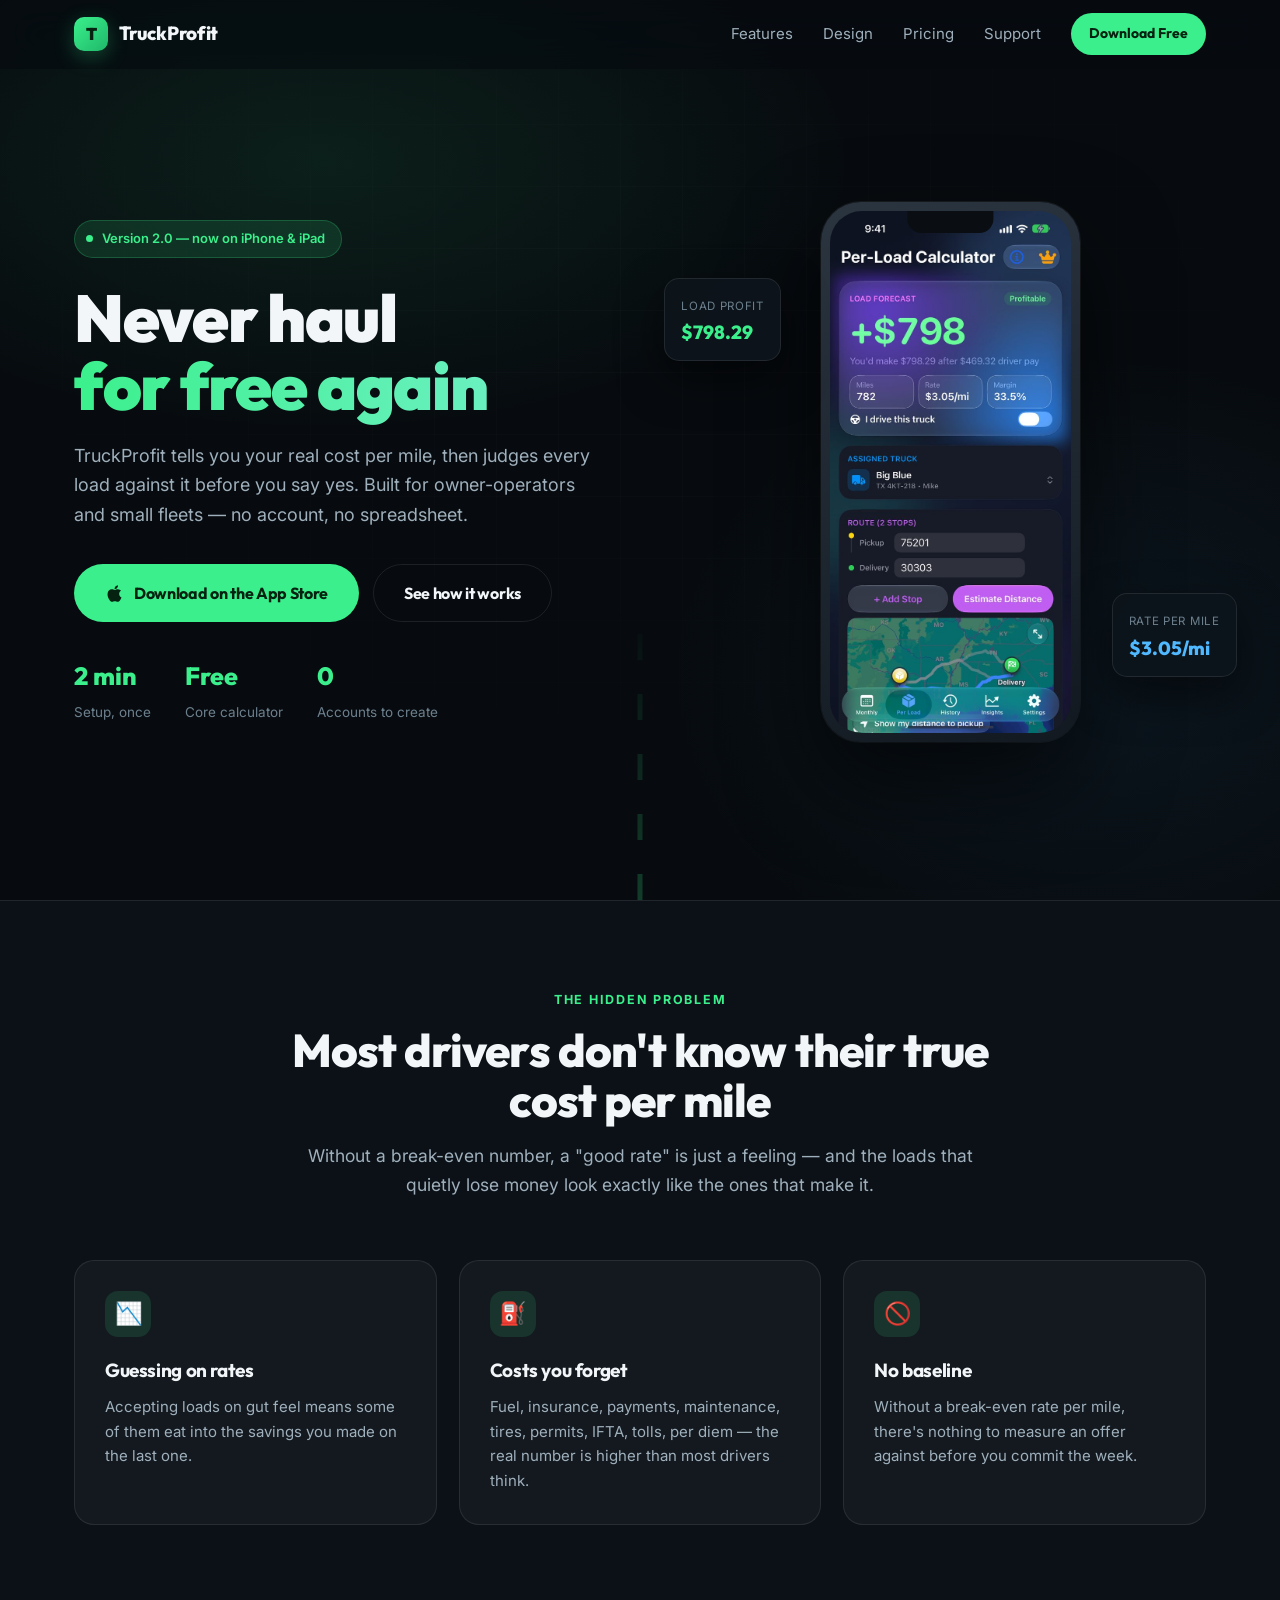
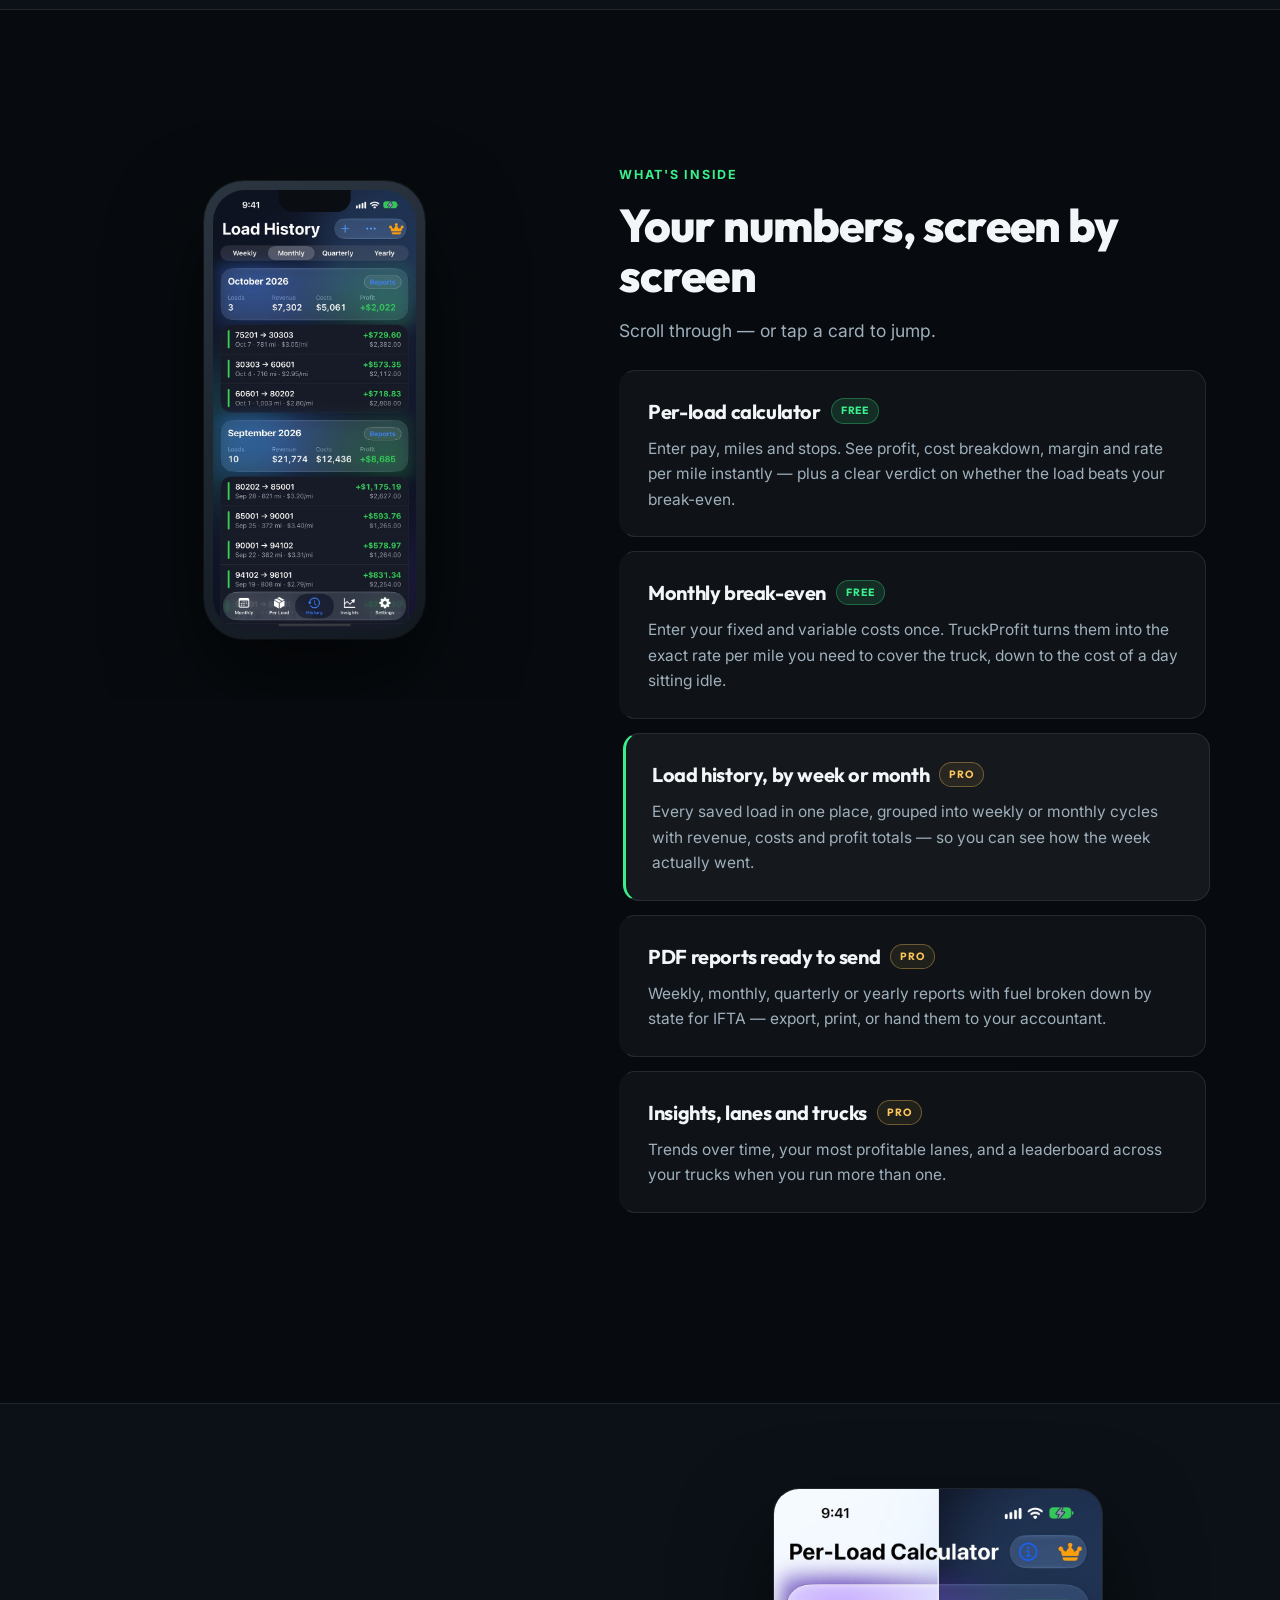
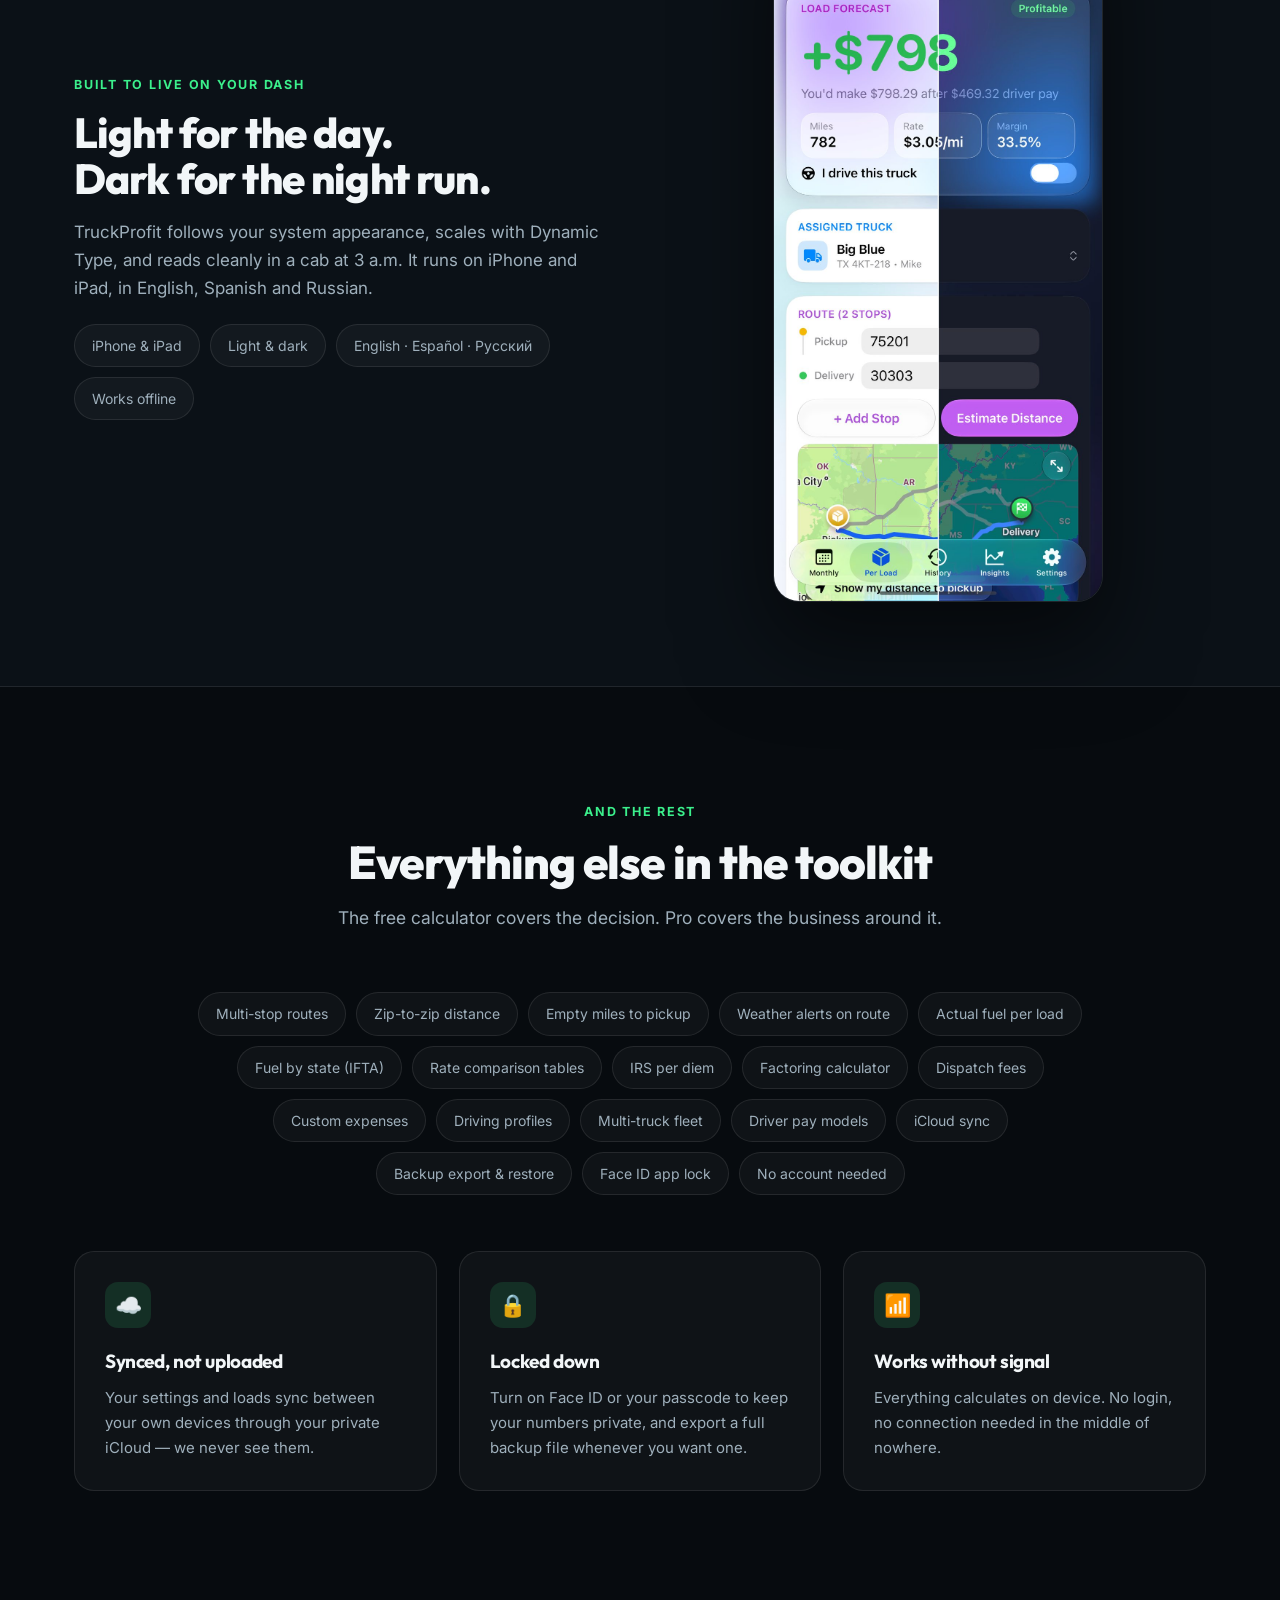
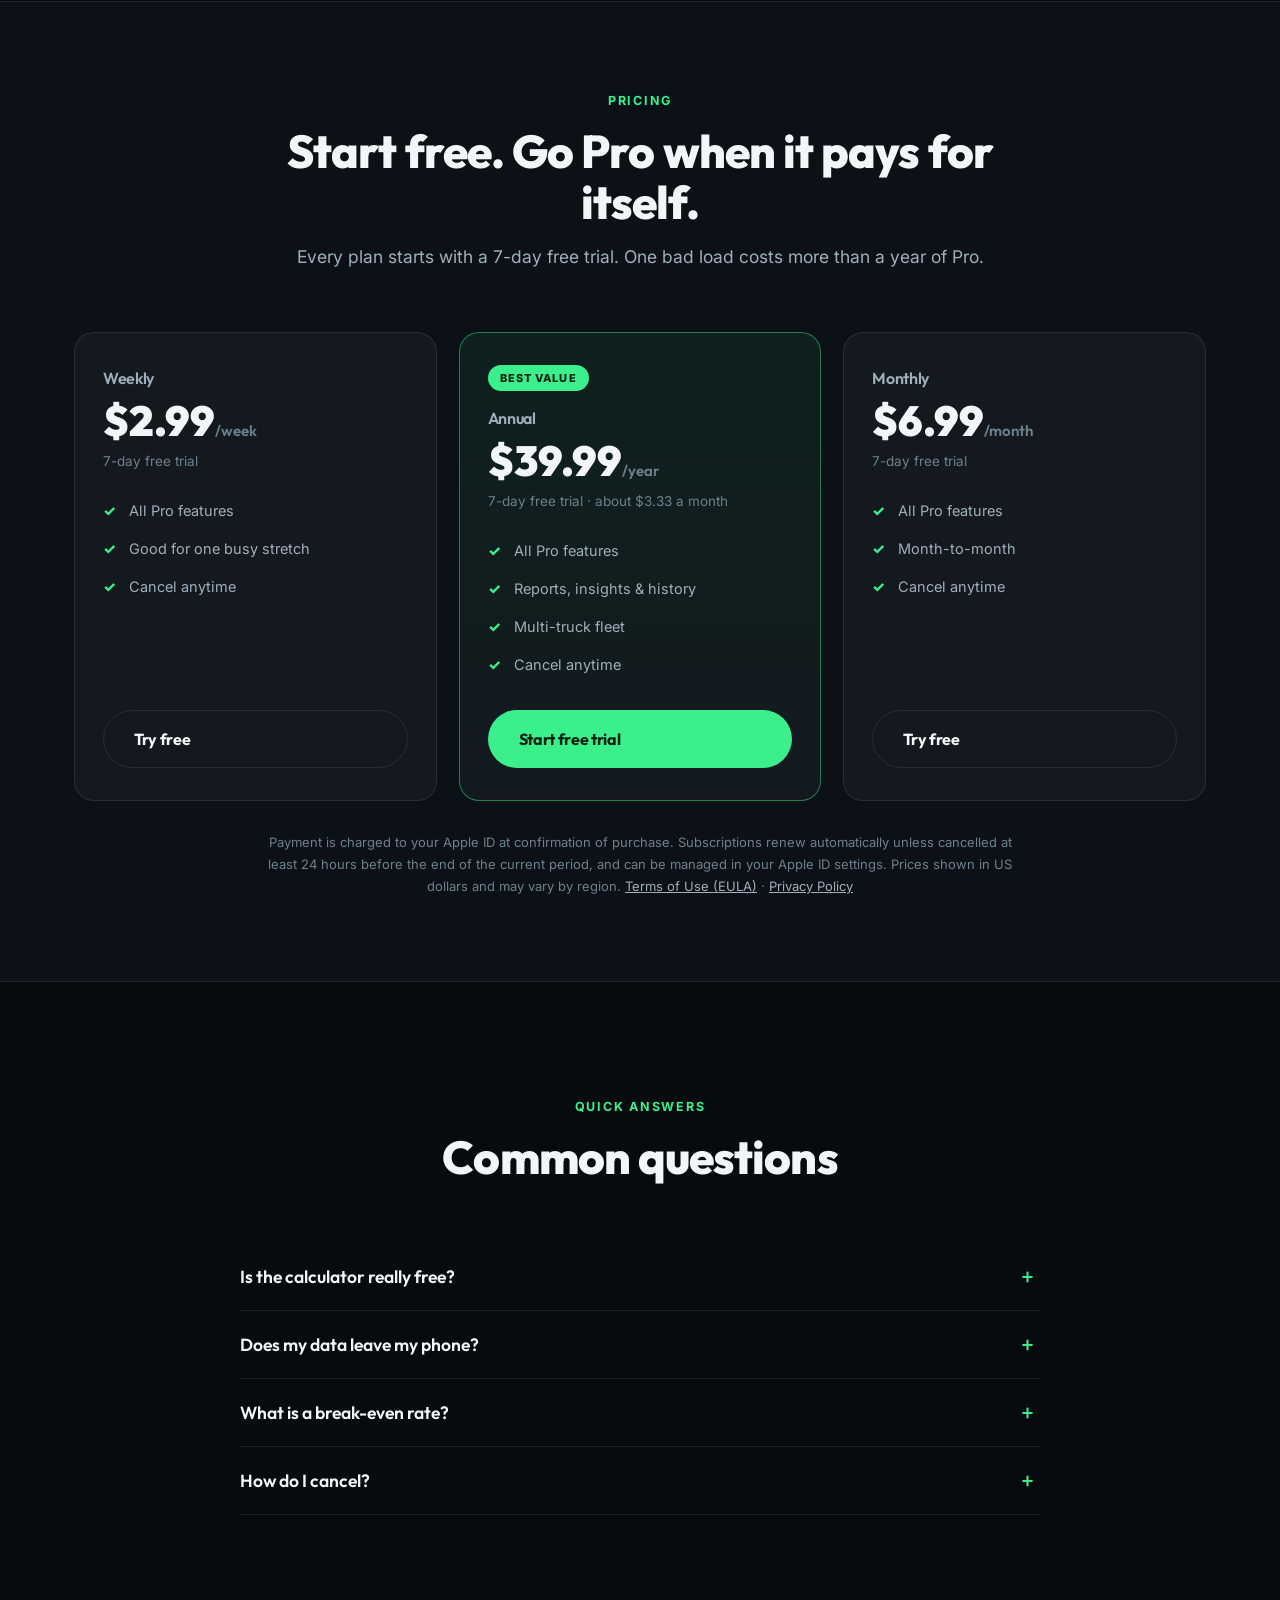
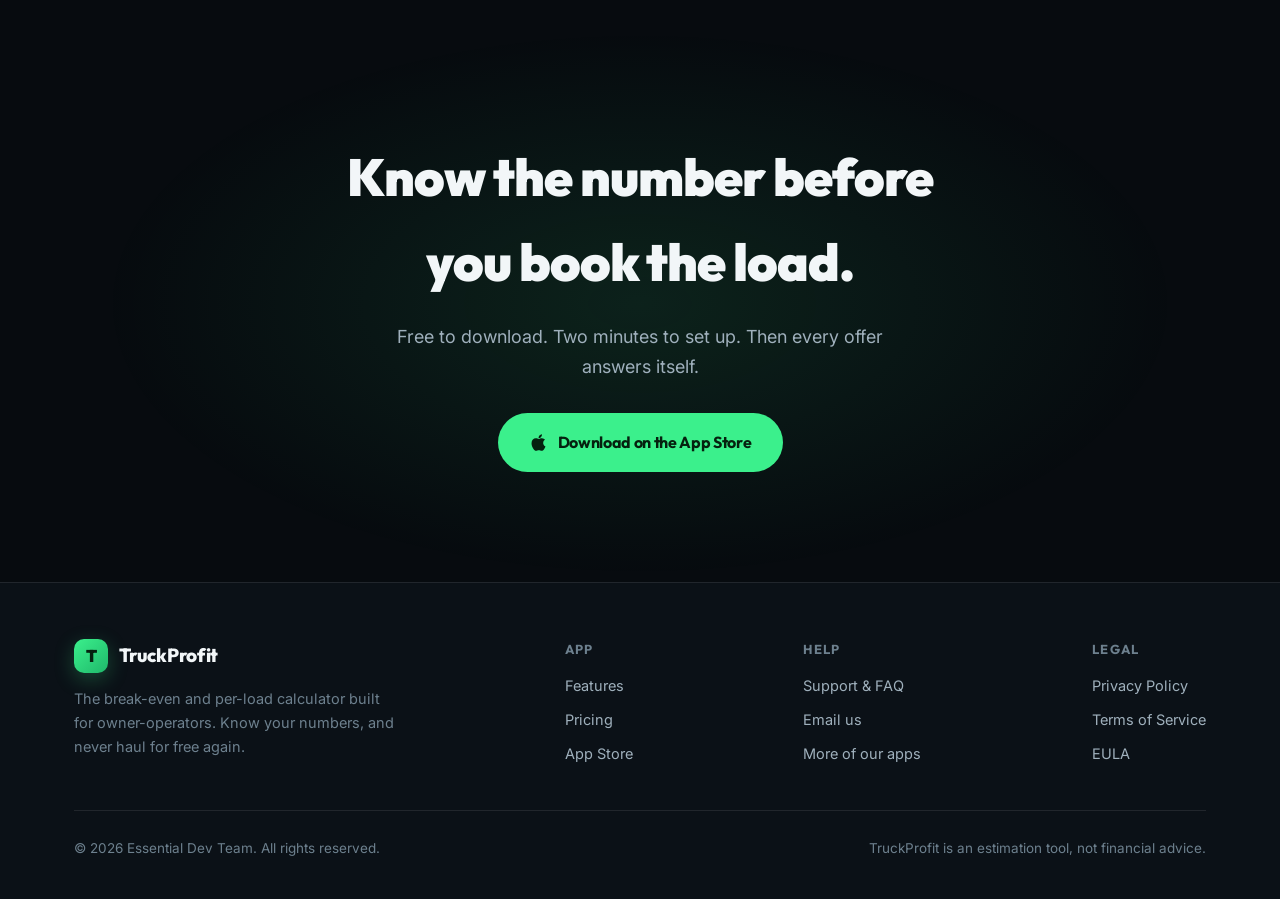
==== commit 21c4ccbe: "Fix oversized images and the sticky device bleeding out of its section The themes composite rendered" ====
--- a/index.html
+++ b/index.html
@@ -72,9 +72,9 @@
 
 /* ── Scrollytelling ─────────────────────── */
 .story .container{display:grid;grid-template-columns:.82fr 1fr;gap:64px;align-items:start}
-.story-stage{position:sticky;top:96px;height:min(76vh,620px);display:grid;place-items:center}
+.story-stage{position:sticky;top:96px;height:min(74vh,580px);display:grid;place-items:center;overflow:hidden}
 .story-stage .phone{max-width:272px}
-.story-stage .phone img{height:min(60vh,500px);object-fit:cover;object-position:top}
+.story-stage .phone img{height:min(56vh,440px);object-fit:cover;object-position:top}
 .story-shot{position:absolute;opacity:0;transform:scale(.96) translateY(14px);
   transition:opacity .55s ease,transform .55s cubic-bezier(.2,.7,.3,1)}
 .story-shot.active{opacity:1;transform:none}
@@ -101,7 +101,7 @@
 /* ── Themes ─────────────────────────────── */
 .themes .container{display:grid;grid-template-columns:1fr 1fr;gap:60px;align-items:center}
 .themes-img{border-radius:26px;overflow:hidden;border:1px solid var(--line);
-  box-shadow:0 40px 90px rgba(0,0,0,.55)}
+  box-shadow:0 40px 90px rgba(0,0,0,.55);max-width:330px;margin:0 auto}
 @media(max-width:860px){.themes .container{grid-template-columns:1fr}}
 
 /* ── Feature pills ──────────────────────── */
@@ -153,12 +153,12 @@
 @media(min-width:1500px){
   .hero-sub{max-width:600px}
   .hero-visual .phone{max-width:320px}
-  .story-stage .phone{max-width:300px}
+  .story-stage .phone{max-width:286px}
 }
 @media(min-width:2000px){
   .hero-sub{max-width:660px}
   .hero-visual .phone{max-width:352px}
-  .story-stage .phone{max-width:320px}
+  .story-stage .phone{max-width:300px}
 }
 </style>
 </head>
--- a/style.css
+++ b/style.css
@@ -32,7 +32,7 @@
 }
 h1,h2,h3,h4,.brand,.btn{font-family:'Outfit','Inter',sans-serif;letter-spacing:-0.02em}
 a{color:inherit}
-img{max-width:100%;display:block}
+img{max-width:100%;height:auto;display:block}
 .container{width:100%;max-width:var(--maxw);margin:0 auto;padding:0 24px}
 
 /* ── Nav ─────────────────────────────────────────── */
@@ -89,7 +89,7 @@
 .btn svg{width:19px;height:19px;flex:none}
 
 /* ── Sections ────────────────────────────────────── */
-section{position:relative;padding:110px 0}
+section{position:relative;padding:110px 0;scroll-margin-top:88px}
 .eyebrow{
   display:inline-block;font-size:12.5px;font-weight:700;letter-spacing:.14em;
   text-transform:uppercase;color:var(--accent);margin-bottom:14px;
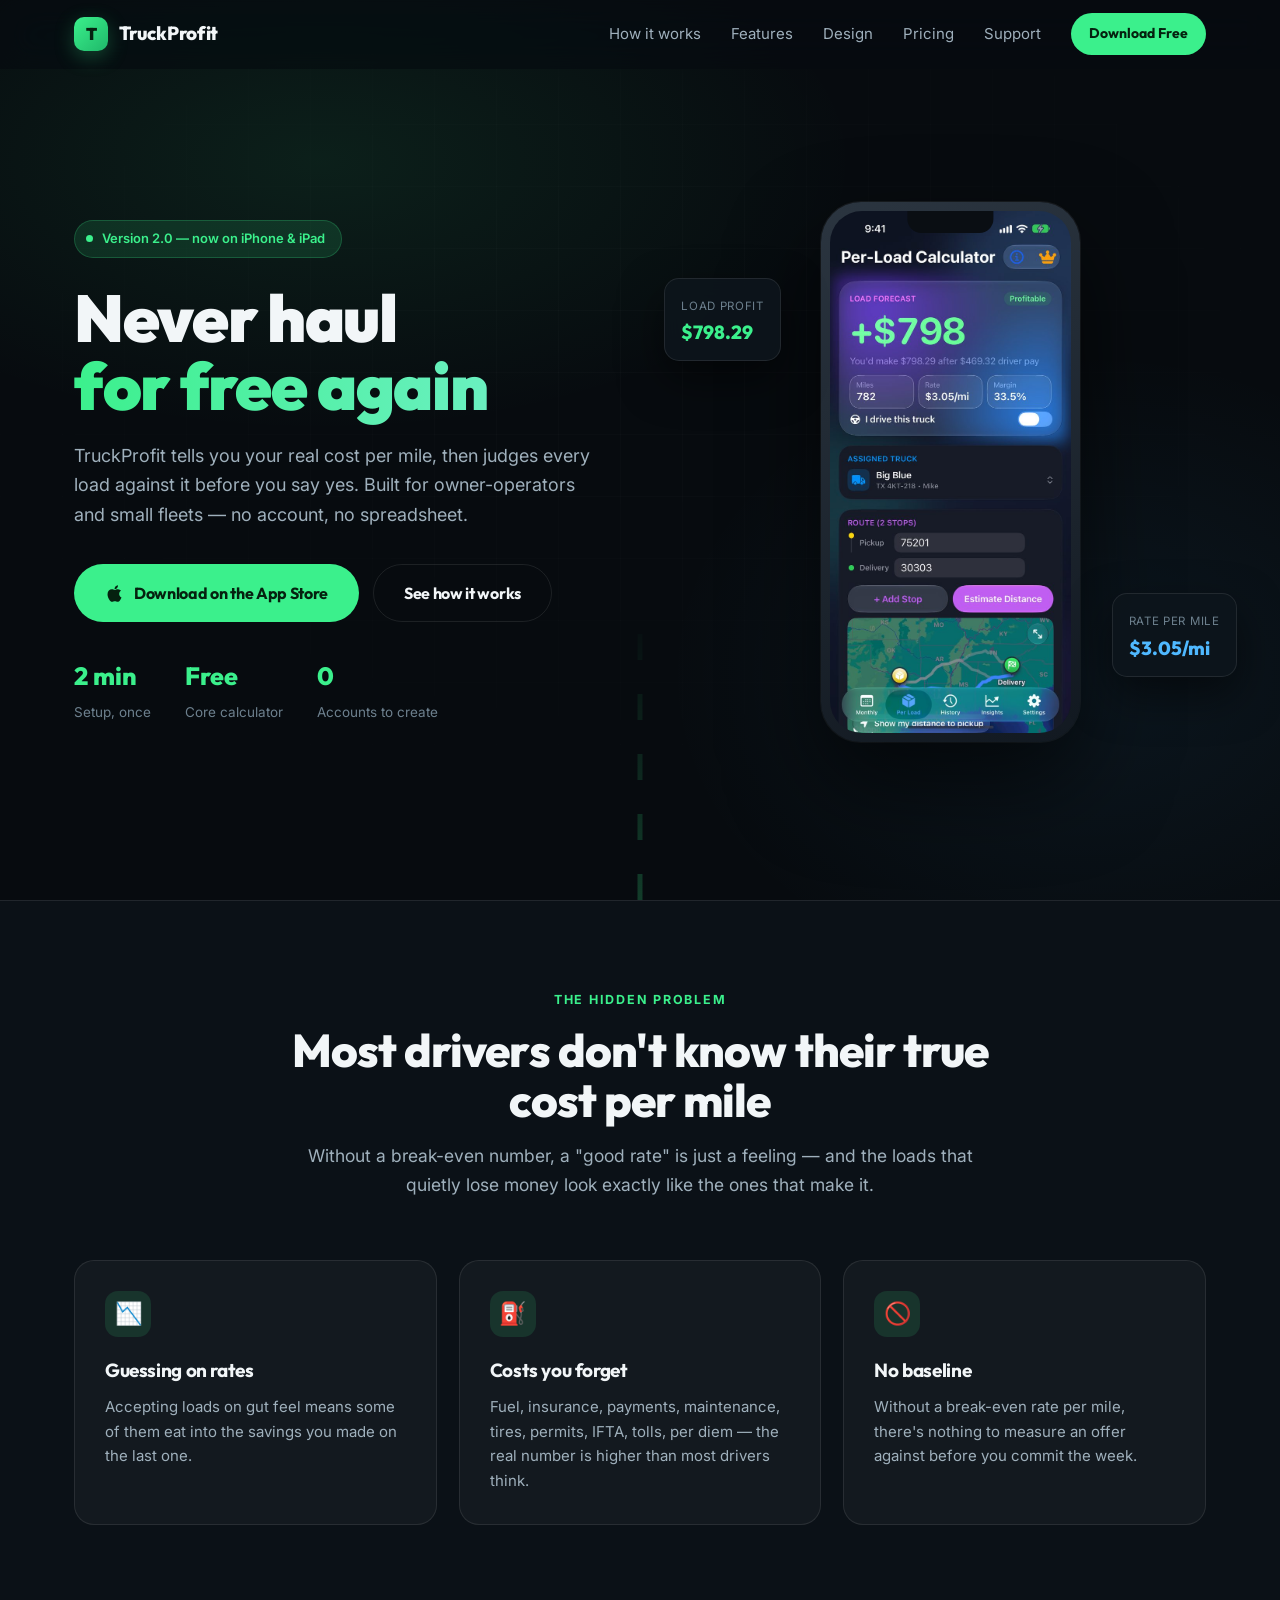
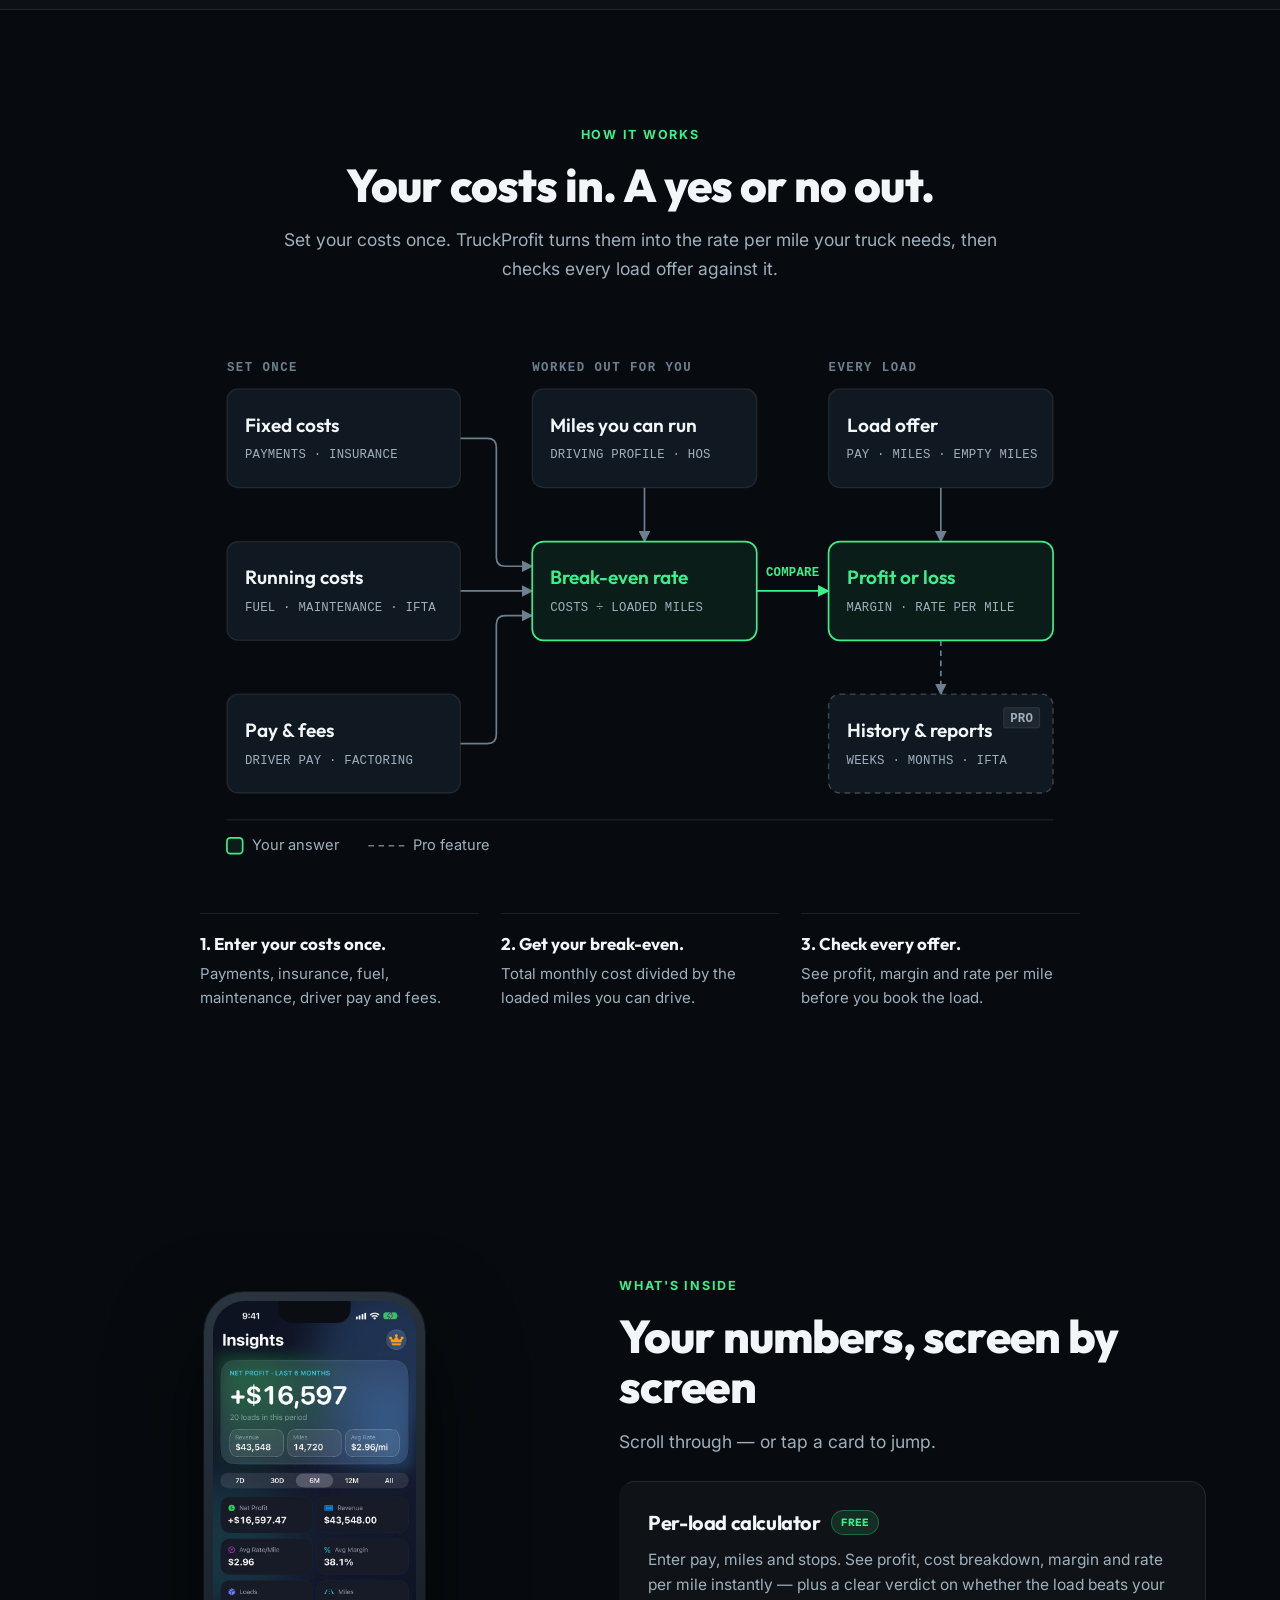
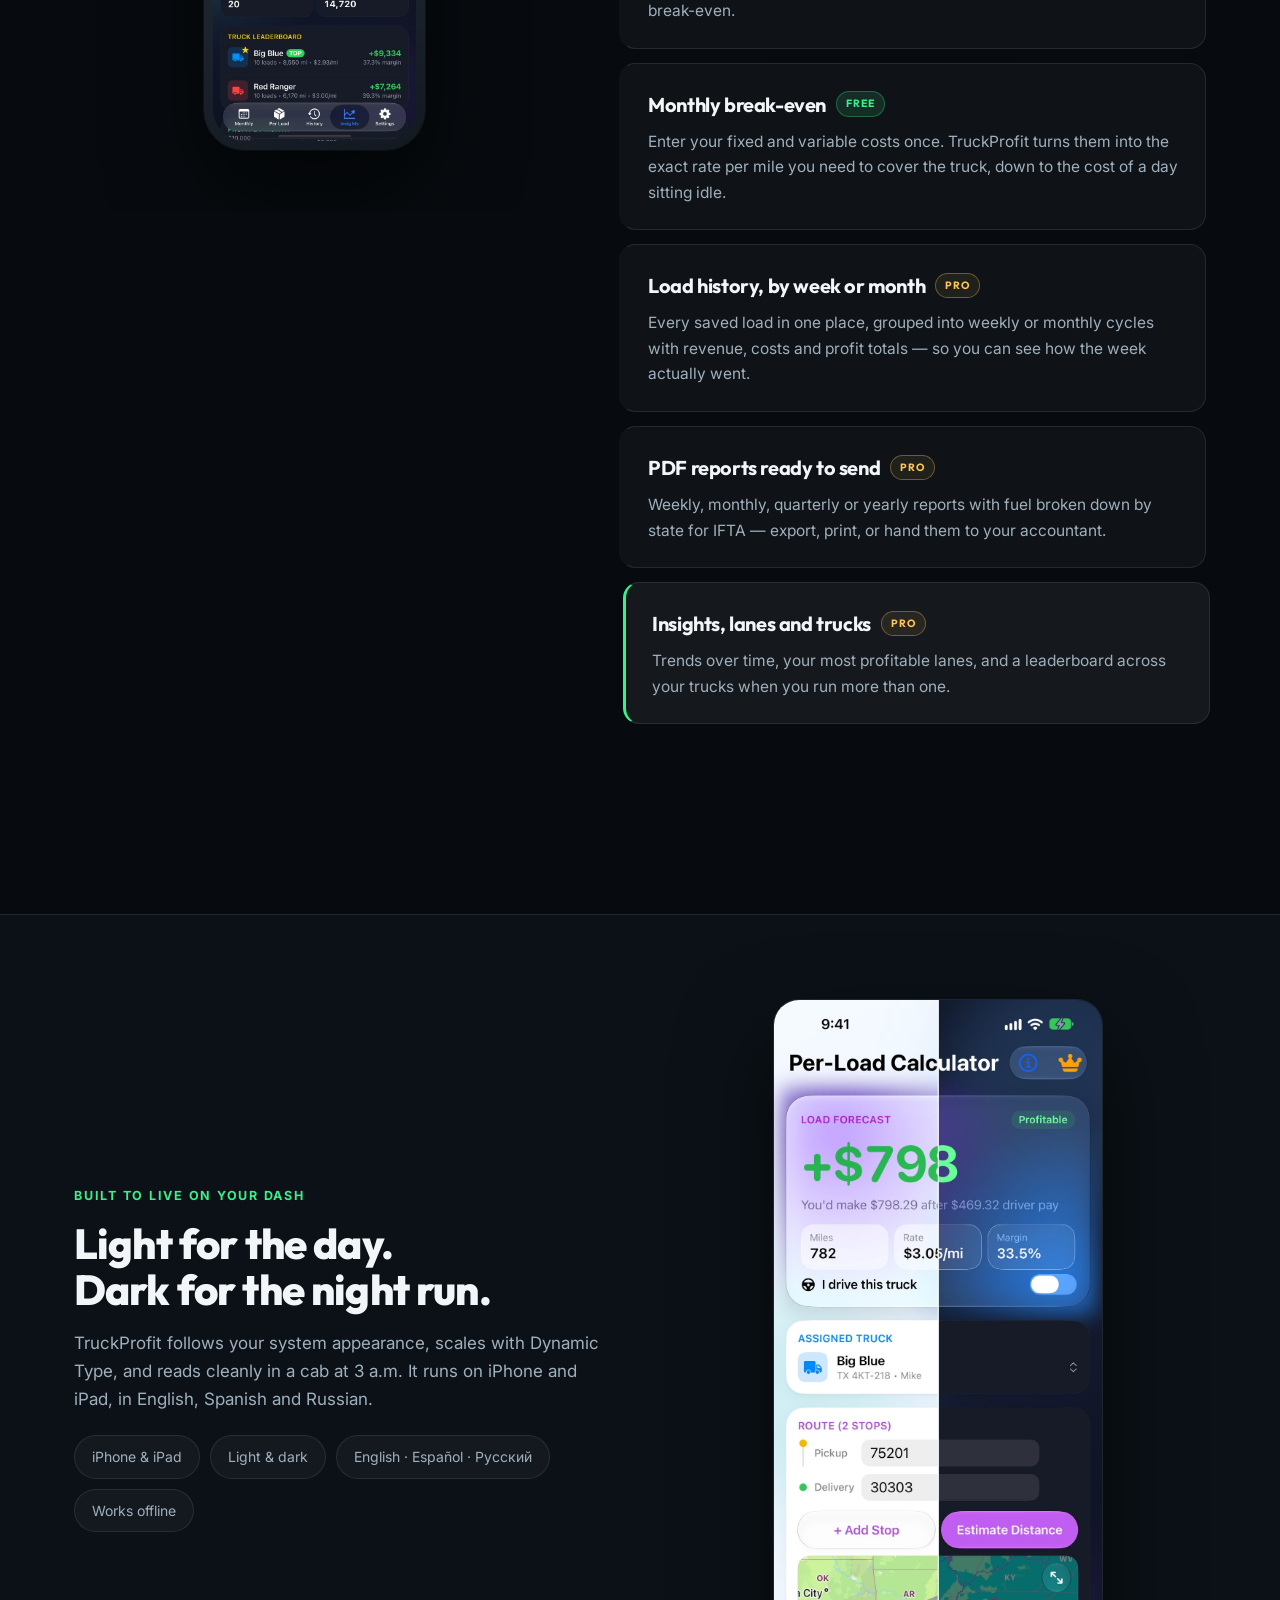
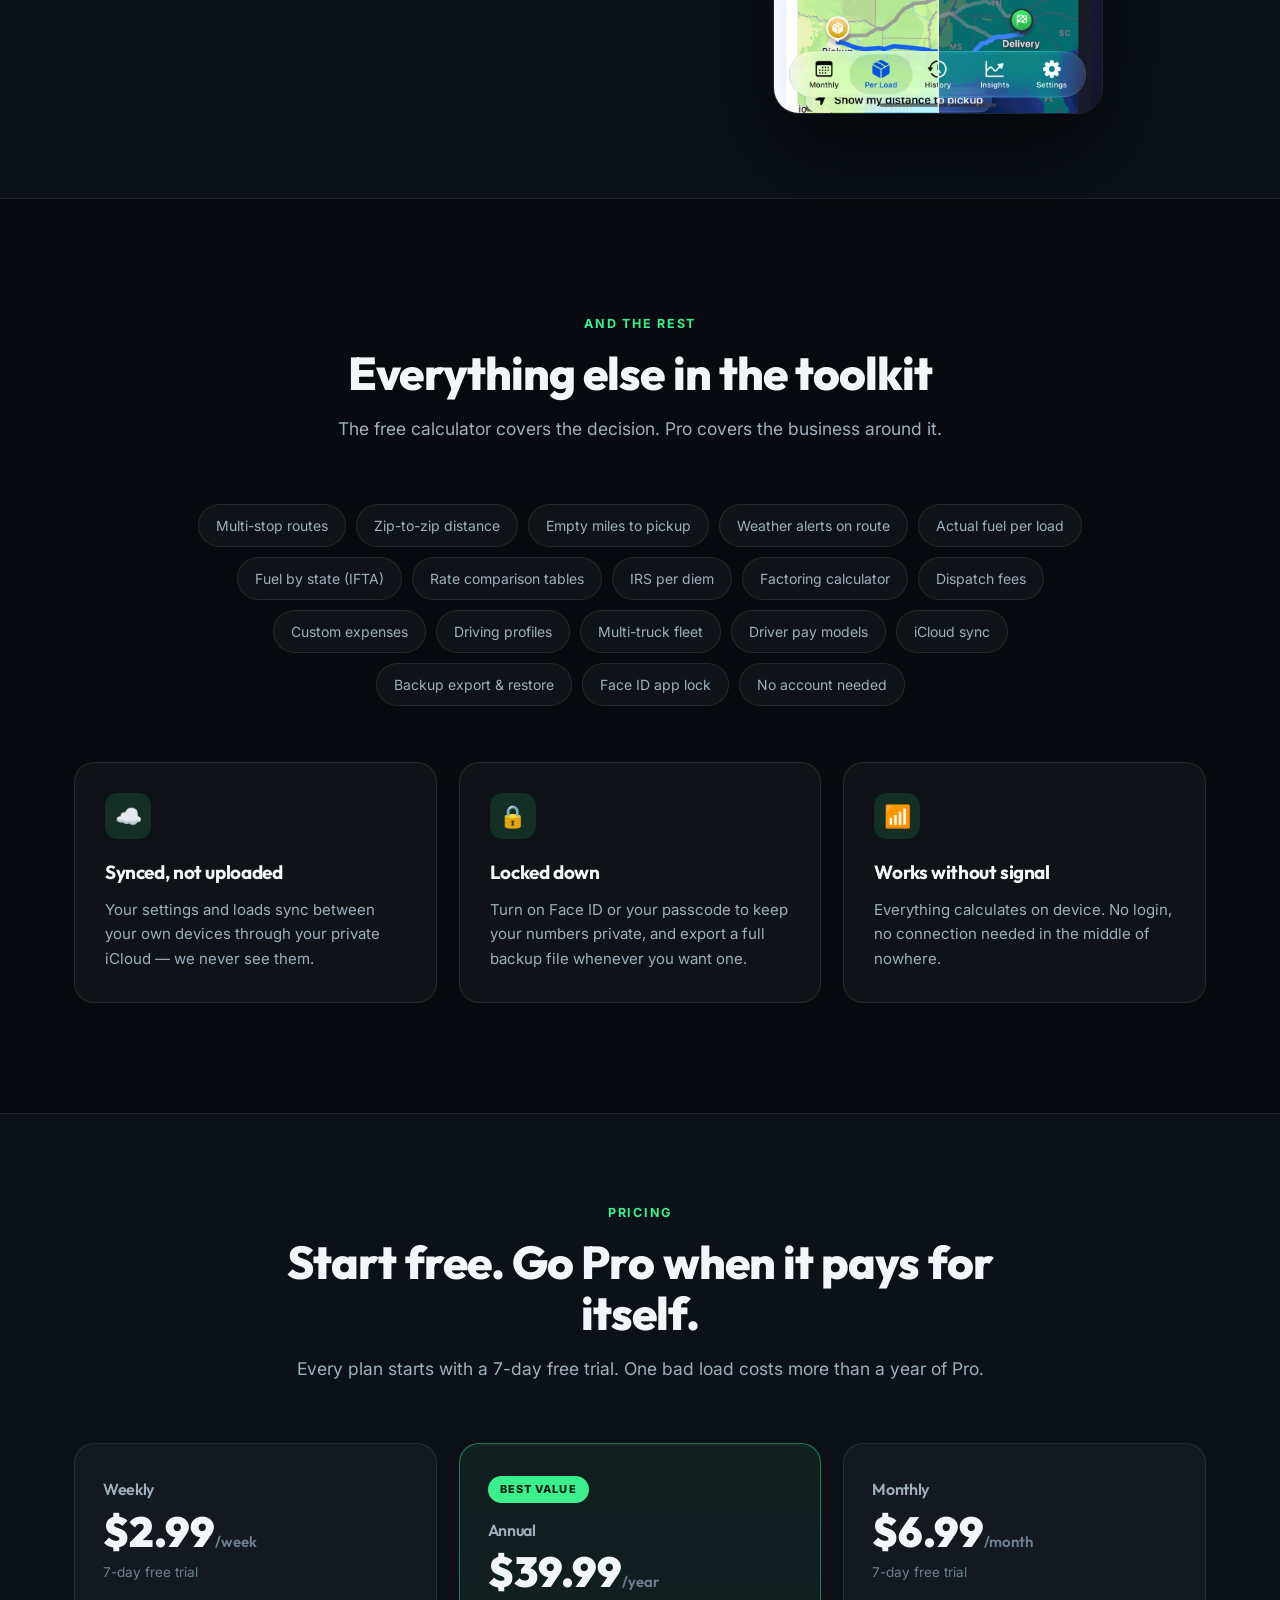
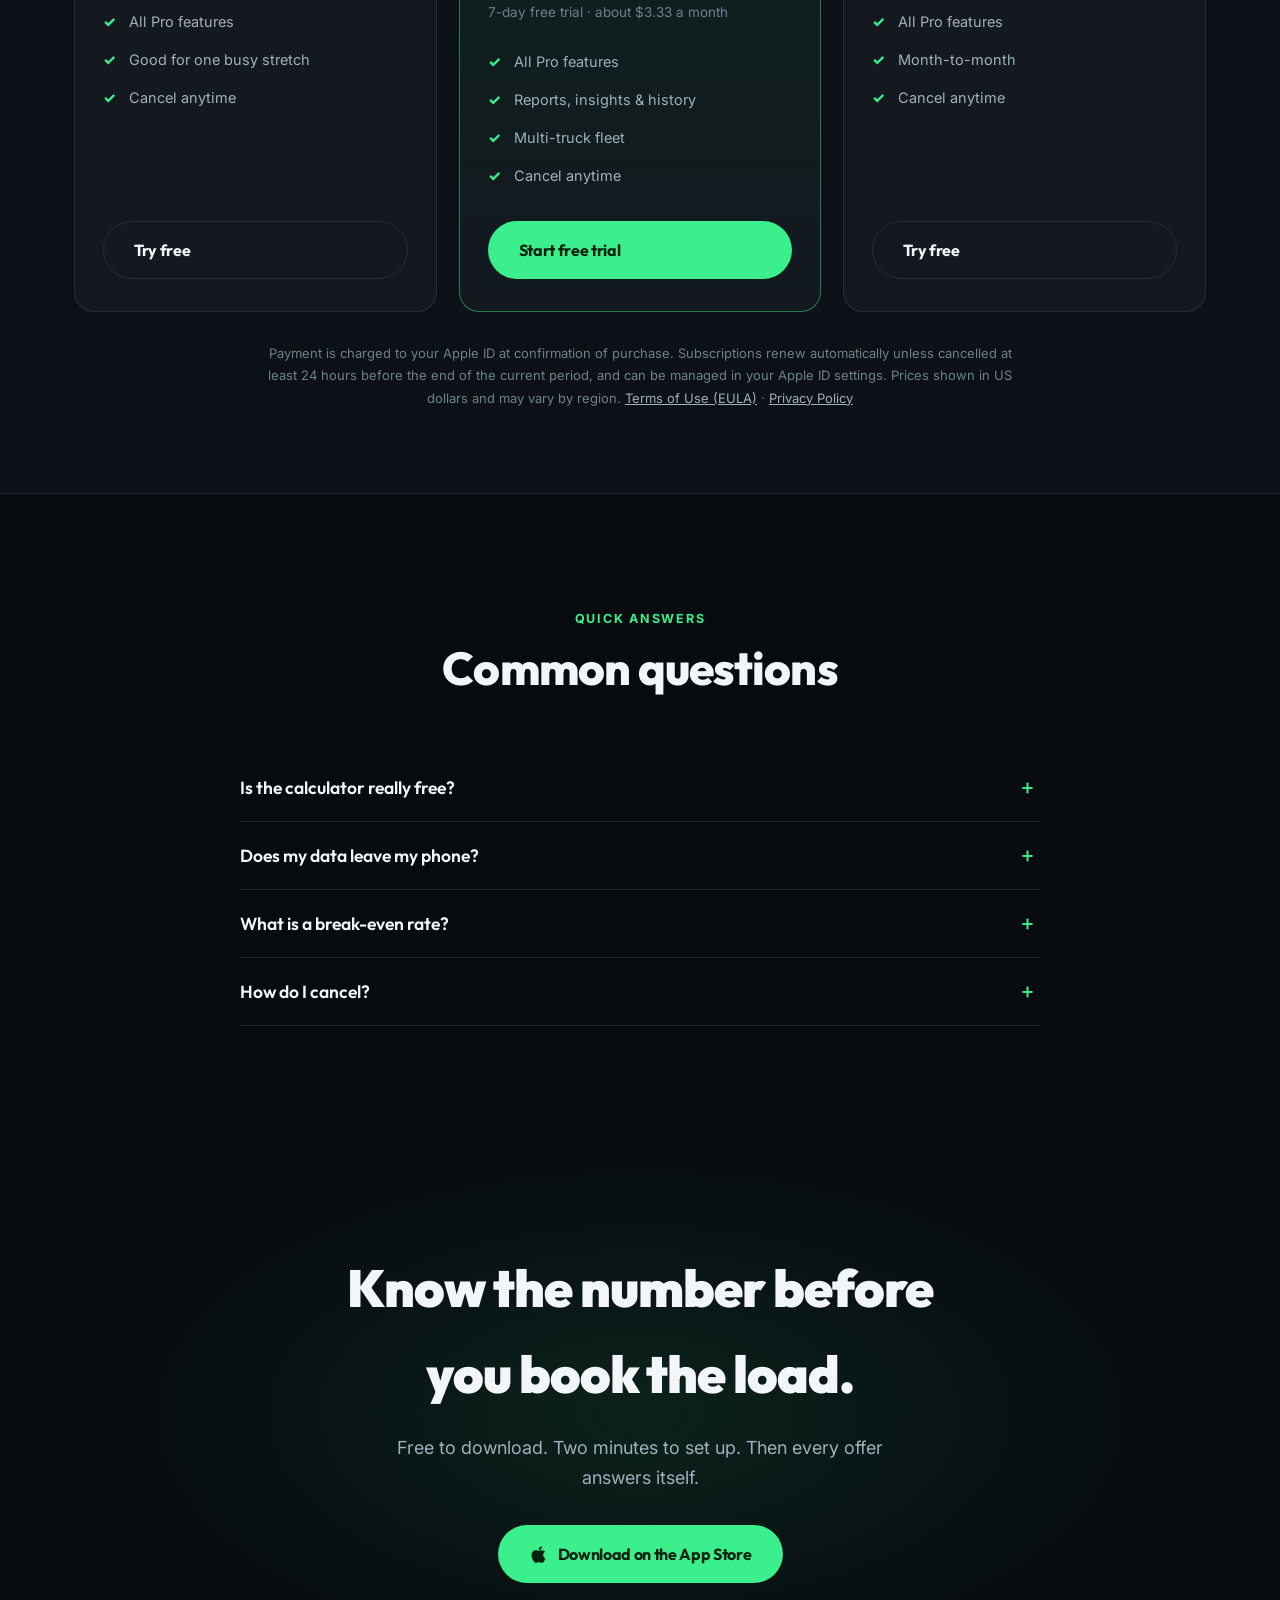
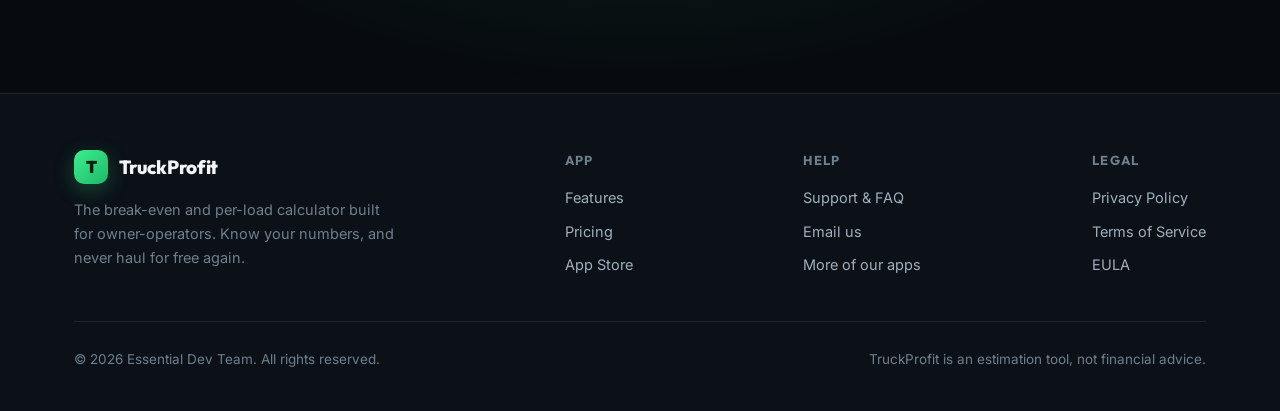
==== commit ad7f4d6b: "Add a How It Works diagram: costs to break-even to load verdict Inline SVG with a wide layout for de" ====
--- a/index.html
+++ b/index.html
@@ -169,6 +169,7 @@
     <a class="brand" href="index.html"><span class="brand-mark">T</span>TruckProfit</a>
     <button class="nav-toggle" aria-label="Menu" aria-expanded="false">☰</button>
     <div class="nav-links">
+      <a href="#how">How it works</a>
       <a href="#features">Features</a>
       <a href="#themes">Design</a>
       <a href="#pricing">Pricing</a>
@@ -190,7 +191,7 @@
         <a class="btn btn-primary" href="https://apps.apple.com/us/app/truckprofit/id6758944009">
           <svg viewBox="0 0 384 512" fill="currentColor"><path d="M318.7 268.7c-.2-36.7 16.4-64.4 50-84.8-18.8-26.9-47.2-41.7-84.7-44.6-35.5-2.8-74.3 20.7-88.5 20.7-15 0-49.4-19.7-76.4-19.7C63.3 141.2 4 184.8 4 273.5q0 39.3 14.4 81.2c12.8 36.7 59 126.7 107.2 125.2 25.2-.6 43-17.9 75.8-17.9 31.8 0 48.3 17.9 76.4 17.9 48.6-.7 90.4-82.5 102.6-119.3-65.2-30.7-61.7-90-61.7-91.9zm-56.6-164.2c27.3-32.4 24.8-61.9 24-72.5-24.1 1.4-52 16.4-67.9 34.9-17.5 19.8-27.8 44.3-25.6 71.9 26.1 2 49.9-11.4 69.5-34.3z"/></svg>
           Download on the App Store</a>
-        <a class="btn btn-ghost" href="#features">See how it works</a>
+        <a class="btn btn-ghost" href="#how">See how it works</a>
       </div>
       <div class="hero-stats reveal d4">
         <div class="s"><b data-count="2" data-suffix=" min">2 min</b><span>Setup, once</span></div>
@@ -219,6 +220,147 @@
       <div class="card reveal d1"><div class="card-icon">⛽</div><h3>Costs you forget</h3><p>Fuel, insurance, payments, maintenance, tires, permits, IFTA, tolls, per diem — the real number is higher than most drivers think.</p></div>
       <div class="card reveal d2"><div class="card-icon">🚫</div><h3>No baseline</h3><p>Without a break-even rate per mile, there's nothing to measure an offer against before you commit the week.</p></div>
     </div>
+  </div>
+</section>
+
+<!-- HOW IT WORKS (diagram) -->
+<section class="how" id="how">
+  <div class="container">
+    <div class="section-head reveal">
+      <span class="eyebrow">How it works</span>
+      <h2>Your costs in. A yes or no out.</h2>
+      <p>Set your costs once. TruckProfit turns them into the rate per mile your truck needs, then checks every load offer against it.</p>
+    </div>
+
+    <figure class="how-fig reveal d1">
+      <!-- Wide layout: tablets and desktop -->
+      <svg class="how-wide" viewBox="0 0 784 464" role="img" aria-labelledby="how-wide-title how-wide-desc">
+        <title id="how-wide-title">How TruckProfit judges a load</title>
+        <desc id="how-wide-desc">Fixed costs, running costs and pay and fees, divided by the loaded miles you can drive, give your break-even rate per mile; each load offer is compared with it to show profit and margin, and Pro saves the result to history and reports.</desc>
+        <defs>
+          <marker id="how-wide-arrow" viewBox="0 0 10 10" refX="9" refY="5" markerWidth="7" markerHeight="7" orient="auto-start-reverse"><path d="M0 0L10 5L0 10z" class="how-head"/></marker>
+          <marker id="how-wide-arrow-a" viewBox="0 0 10 10" refX="9" refY="5" markerWidth="7" markerHeight="7" orient="auto-start-reverse"><path d="M0 0L10 5L0 10z" class="how-head-a"/></marker>
+        </defs>
+
+        <text class="how-eyebrow" x="24" y="24">SET ONCE</text>
+        <text class="how-eyebrow" x="296" y="24">WORKED OUT FOR YOU</text>
+        <text class="how-eyebrow" x="560" y="24">EVERY LOAD</text>
+
+        <!-- connectors first, so they sit behind the boxes -->
+        <path class="how-line" d="M232 84H256Q264 84 264 92V190Q264 198 272 198H296" marker-end="url(#how-wide-arrow)"/>
+        <path class="how-line" d="M232 220H296" marker-end="url(#how-wide-arrow)"/>
+        <path class="how-line" d="M232 356H256Q264 356 264 348V250Q264 242 272 242H296" marker-end="url(#how-wide-arrow)"/>
+        <path class="how-line" d="M396 128V176" marker-end="url(#how-wide-arrow)"/>
+        <path class="how-line how-line-a" d="M496 220H560" marker-end="url(#how-wide-arrow-a)"/>
+        <rect class="how-mask" x="502" y="196" width="52" height="14"/>
+        <text class="how-label" x="528" y="207" text-anchor="middle">COMPARE</text>
+        <path class="how-line" d="M660 128V176" marker-end="url(#how-wide-arrow)"/>
+        <path class="how-line how-dash" d="M660 264V312" marker-end="url(#how-wide-arrow)"/>
+
+        <!-- inputs -->
+        <rect class="how-node" x="24" y="40" width="208" height="88" rx="10"/>
+        <text class="how-name" x="40" y="78">Fixed costs</text>
+        <text class="how-sub" x="40" y="102">PAYMENTS · INSURANCE</text>
+
+        <rect class="how-node" x="24" y="176" width="208" height="88" rx="10"/>
+        <text class="how-name" x="40" y="214">Running costs</text>
+        <text class="how-sub" x="40" y="238">FUEL · MAINTENANCE · IFTA</text>
+
+        <rect class="how-node" x="24" y="312" width="208" height="88" rx="10"/>
+        <text class="how-name" x="40" y="350">Pay &amp; fees</text>
+        <text class="how-sub" x="40" y="374">DRIVER PAY · FACTORING</text>
+
+        <rect class="how-node" x="296" y="40" width="200" height="88" rx="10"/>
+        <text class="how-name" x="312" y="78">Miles you can run</text>
+        <text class="how-sub" x="312" y="102">DRIVING PROFILE · HOS</text>
+
+        <!-- focal: break-even -->
+        <rect class="how-node how-focal" x="296" y="176" width="200" height="88" rx="10"/>
+        <text class="how-name how-name-a" x="312" y="214">Break-even rate</text>
+        <text class="how-sub" x="312" y="238">COSTS ÷ LOADED MILES</text>
+
+        <!-- per load -->
+        <rect class="how-node" x="560" y="40" width="200" height="88" rx="10"/>
+        <text class="how-name" x="576" y="78">Load offer</text>
+        <text class="how-sub" x="576" y="102">PAY · MILES · EMPTY MILES</text>
+
+        <rect class="how-node how-focal" x="560" y="176" width="200" height="88" rx="10"/>
+        <text class="how-name how-name-a" x="576" y="214">Profit or loss</text>
+        <text class="how-sub" x="576" y="238">MARGIN · RATE PER MILE</text>
+
+        <rect class="how-node how-pro" x="560" y="312" width="200" height="88" rx="10"/>
+        <text class="how-name" x="576" y="350">History &amp; reports</text>
+        <text class="how-sub" x="576" y="374">WEEKS · MONTHS · IFTA</text>
+        <rect class="how-tag" x="716" y="324" width="32" height="18" rx="2"/>
+        <text class="how-tag-t" x="732" y="337" text-anchor="middle">PRO</text>
+
+        <!-- legend strip -->
+        <line class="how-rule" x1="24" y1="424" x2="760" y2="424"/>
+        <rect class="how-node how-focal" x="24" y="440" width="14" height="14" rx="3"/>
+        <text class="how-legend" x="46" y="451">Your answer</text>
+        <path class="how-line how-dash" d="M150 447H182"/>
+        <text class="how-legend" x="190" y="451">Pro feature</text>
+      </svg>
+
+      <!-- Narrow layout: phones -->
+      <svg class="how-narrow" viewBox="0 0 360 652" role="img" aria-labelledby="how-narrow-title how-narrow-desc">
+        <title id="how-narrow-title">How TruckProfit judges a load</title>
+        <desc id="how-narrow-desc">Your monthly costs and the miles you can run give your break-even rate per mile; each load offer is compared with it to show profit and margin, and Pro saves the result to history and reports.</desc>
+        <defs>
+          <marker id="how-narrow-arrow" viewBox="0 0 10 10" refX="9" refY="5" markerWidth="7" markerHeight="7" orient="auto-start-reverse"><path d="M0 0L10 5L0 10z" class="how-head"/></marker>
+          <marker id="how-narrow-arrow-a" viewBox="0 0 10 10" refX="9" refY="5" markerWidth="7" markerHeight="7" orient="auto-start-reverse"><path d="M0 0L10 5L0 10z" class="how-head-a"/></marker>
+        </defs>
+
+        <text class="how-eyebrow" x="16" y="16">SET ONCE</text>
+        <text class="how-eyebrow" x="188" y="272">EVERY LOAD</text>
+
+        <path class="how-line" d="M94 104V152" marker-end="url(#how-narrow-arrow)"/>
+        <path class="how-line" d="M266 104V152" marker-end="url(#how-narrow-arrow)"/>
+        <path class="how-line how-line-a" d="M94 232V404" marker-end="url(#how-narrow-arrow-a)"/>
+        <rect class="how-mask" x="104" y="311" width="52" height="14"/>
+        <text class="how-label" x="106" y="322">COMPARE</text>
+        <path class="how-line" d="M266 356V404" marker-end="url(#how-narrow-arrow)"/>
+        <path class="how-line how-dash" d="M180 484V532" marker-end="url(#how-narrow-arrow)"/>
+
+        <rect class="how-node" x="16" y="28" width="156" height="76" rx="10"/>
+        <text class="how-name" x="94" y="62" text-anchor="middle">Monthly costs</text>
+        <text class="how-sub" x="94" y="84" text-anchor="middle">FIXED · FUEL · FEES</text>
+
+        <rect class="how-node" x="188" y="28" width="156" height="76" rx="10"/>
+        <text class="how-name" x="266" y="62" text-anchor="middle">Miles you run</text>
+        <text class="how-sub" x="266" y="84" text-anchor="middle">HOURS OF SERVICE</text>
+
+        <rect class="how-node how-focal" x="16" y="152" width="328" height="80" rx="10"/>
+        <text class="how-name how-name-a" x="180" y="186" text-anchor="middle">Break-even rate</text>
+        <text class="how-sub" x="180" y="210" text-anchor="middle">COSTS ÷ LOADED MILES</text>
+
+        <rect class="how-node" x="188" y="280" width="156" height="76" rx="10"/>
+        <text class="how-name" x="266" y="314" text-anchor="middle">Load offer</text>
+        <text class="how-sub" x="266" y="336" text-anchor="middle">PAY · MILES · STOPS</text>
+
+        <rect class="how-node how-focal" x="16" y="404" width="328" height="80" rx="10"/>
+        <text class="how-name how-name-a" x="180" y="438" text-anchor="middle">Profit or loss</text>
+        <text class="how-sub" x="180" y="462" text-anchor="middle">MARGIN · RATE PER MILE</text>
+
+        <rect class="how-node how-pro" x="16" y="532" width="328" height="72" rx="10"/>
+        <text class="how-name" x="180" y="564" text-anchor="middle">History &amp; reports</text>
+        <text class="how-sub" x="180" y="586" text-anchor="middle">WEEKS · MONTHS · IFTA</text>
+        <rect class="how-tag" x="300" y="544" width="32" height="18" rx="2"/>
+        <text class="how-tag-t" x="316" y="557" text-anchor="middle">PRO</text>
+
+        <line class="how-rule" x1="16" y1="620" x2="344" y2="620"/>
+        <rect class="how-node how-focal" x="16" y="632" width="14" height="14" rx="3"/>
+        <text class="how-legend" x="38" y="643">Your answer</text>
+        <path class="how-line how-dash" d="M150 639H182"/>
+        <text class="how-legend" x="190" y="643">Pro feature</text>
+      </svg>
+    </figure>
+
+    <ol class="how-steps">
+      <li class="reveal"><b>1. Enter your costs once.</b> Payments, insurance, fuel, maintenance, driver pay and fees.</li>
+      <li class="reveal d1"><b>2. Get your break-even.</b> Total monthly cost divided by the loaded miles you can drive.</li>
+      <li class="reveal d2"><b>3. Check every offer.</b> See profit, margin and rate per mile before you book the load.</li>
+    </ol>
   </div>
 </section>
 
--- a/style.css
+++ b/style.css
@@ -186,3 +186,32 @@
    820px, so prose keeps its reading measure however wide the window gets. */
 @media(min-width:1500px){.container{max-width:1360px}}
 @media(min-width:2000px){.container{max-width:1560px}}
+
+/* ── How it works diagram ────────────────────────── */
+.how-fig{max-width:880px;margin:0 auto}
+.how-fig svg{display:block;width:100%;height:auto}
+.how-narrow{display:none!important;max-width:420px;margin:0 auto}
+@media(max-width:640px){.how-wide{display:none!important}.how-narrow{display:block!important}}
+.how-node{fill:var(--bg-soft);stroke:var(--line);stroke-width:1.2}
+.how-focal{fill:rgba(59,240,140,0.08);stroke:var(--accent);stroke-width:1.5}
+.how-pro{stroke-dasharray:5 4;stroke:rgba(255,255,255,0.22)}
+.how-name{font-family:'Outfit','Inter',sans-serif;font-weight:600;font-size:17px;fill:var(--text)}
+.how-name-a{fill:var(--accent)}
+.how-sub,.how-label,.how-eyebrow,.how-tag-t{font-family:ui-monospace,'SF Mono',Menlo,Consolas,monospace;font-size:11px;letter-spacing:.02em}
+.how-sub{fill:var(--text-2)}
+.how-eyebrow{fill:var(--text-3);font-weight:600;letter-spacing:.12em}
+.how-label{fill:var(--accent);font-weight:600}
+.how-mask{fill:var(--bg-deep)}
+.how-line{fill:none;stroke:var(--text-3);stroke-width:1.5}
+.how-line-a{stroke:var(--accent)}
+.how-dash{stroke-dasharray:5 4}
+.how-head{fill:var(--text-3)}
+.how-head-a{fill:var(--accent)}
+.how-tag{fill:var(--card-strong);stroke:var(--line)}
+.how-tag-t{fill:var(--text-2);font-weight:700}
+.how-rule{stroke:var(--line)}
+.how-legend{font-family:'Inter',sans-serif;font-size:13px;fill:var(--text-2)}
+.how-steps{list-style:none;display:grid;grid-template-columns:repeat(3,1fr);gap:22px;max-width:880px;margin:48px auto 0}
+.how-steps li{color:var(--text-2);font-size:15px;border-top:1px solid var(--line);padding-top:16px}
+.how-steps b{display:block;color:var(--text);font-family:'Outfit',sans-serif;font-size:17px;margin-bottom:4px}
+@media(max-width:640px){.how-steps{grid-template-columns:1fr;gap:16px}}
